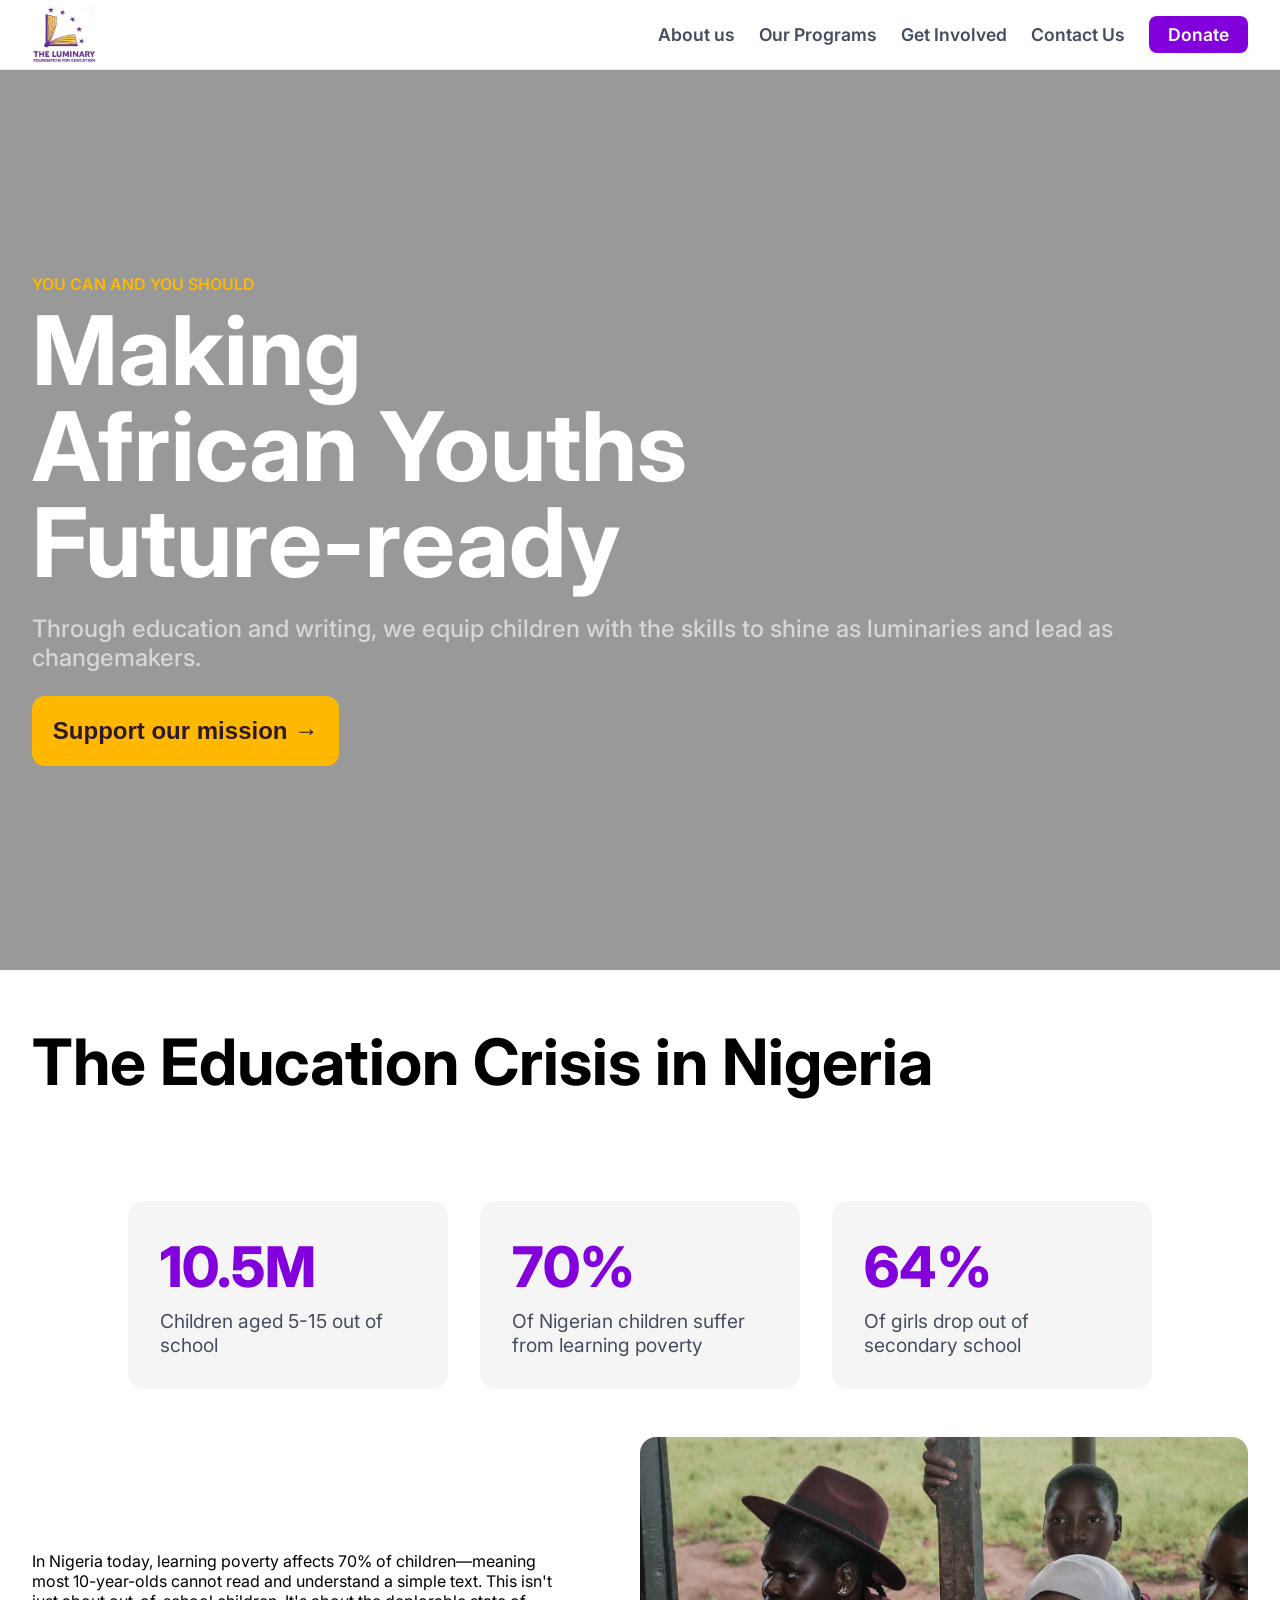
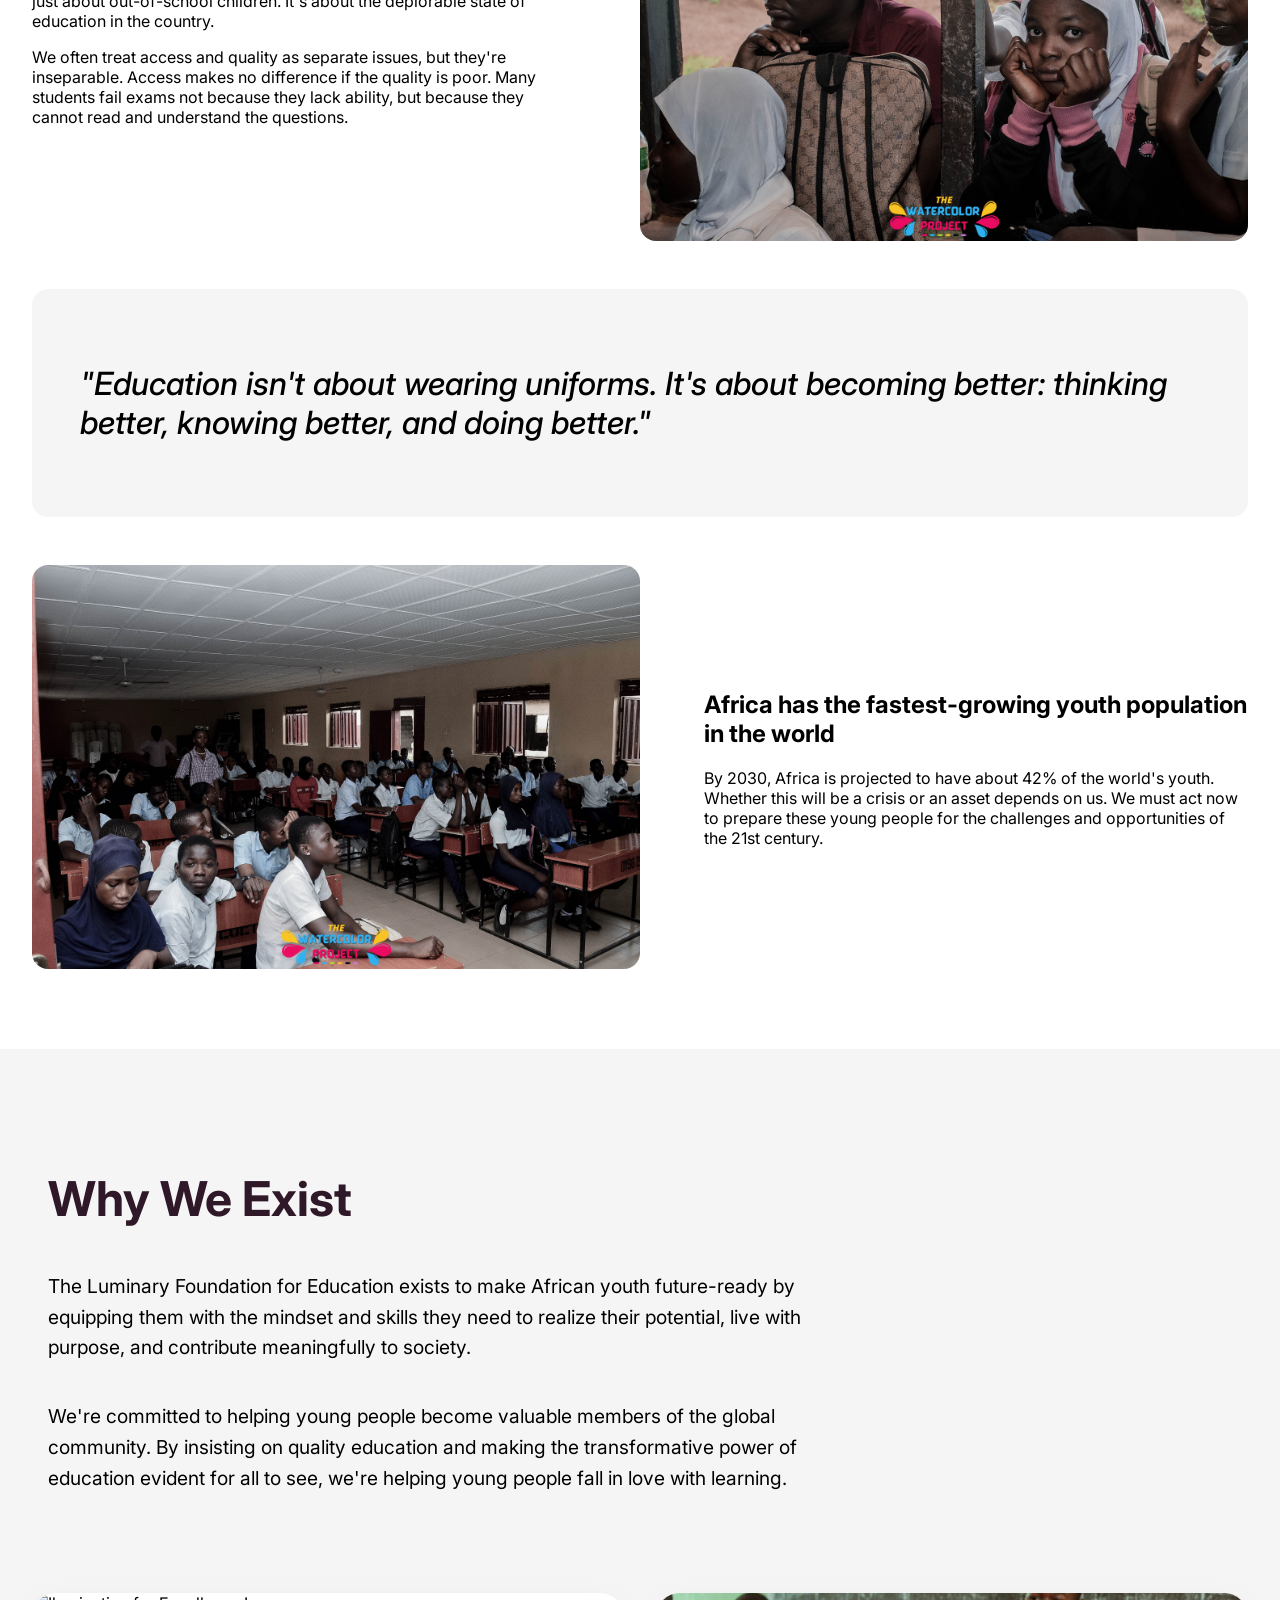
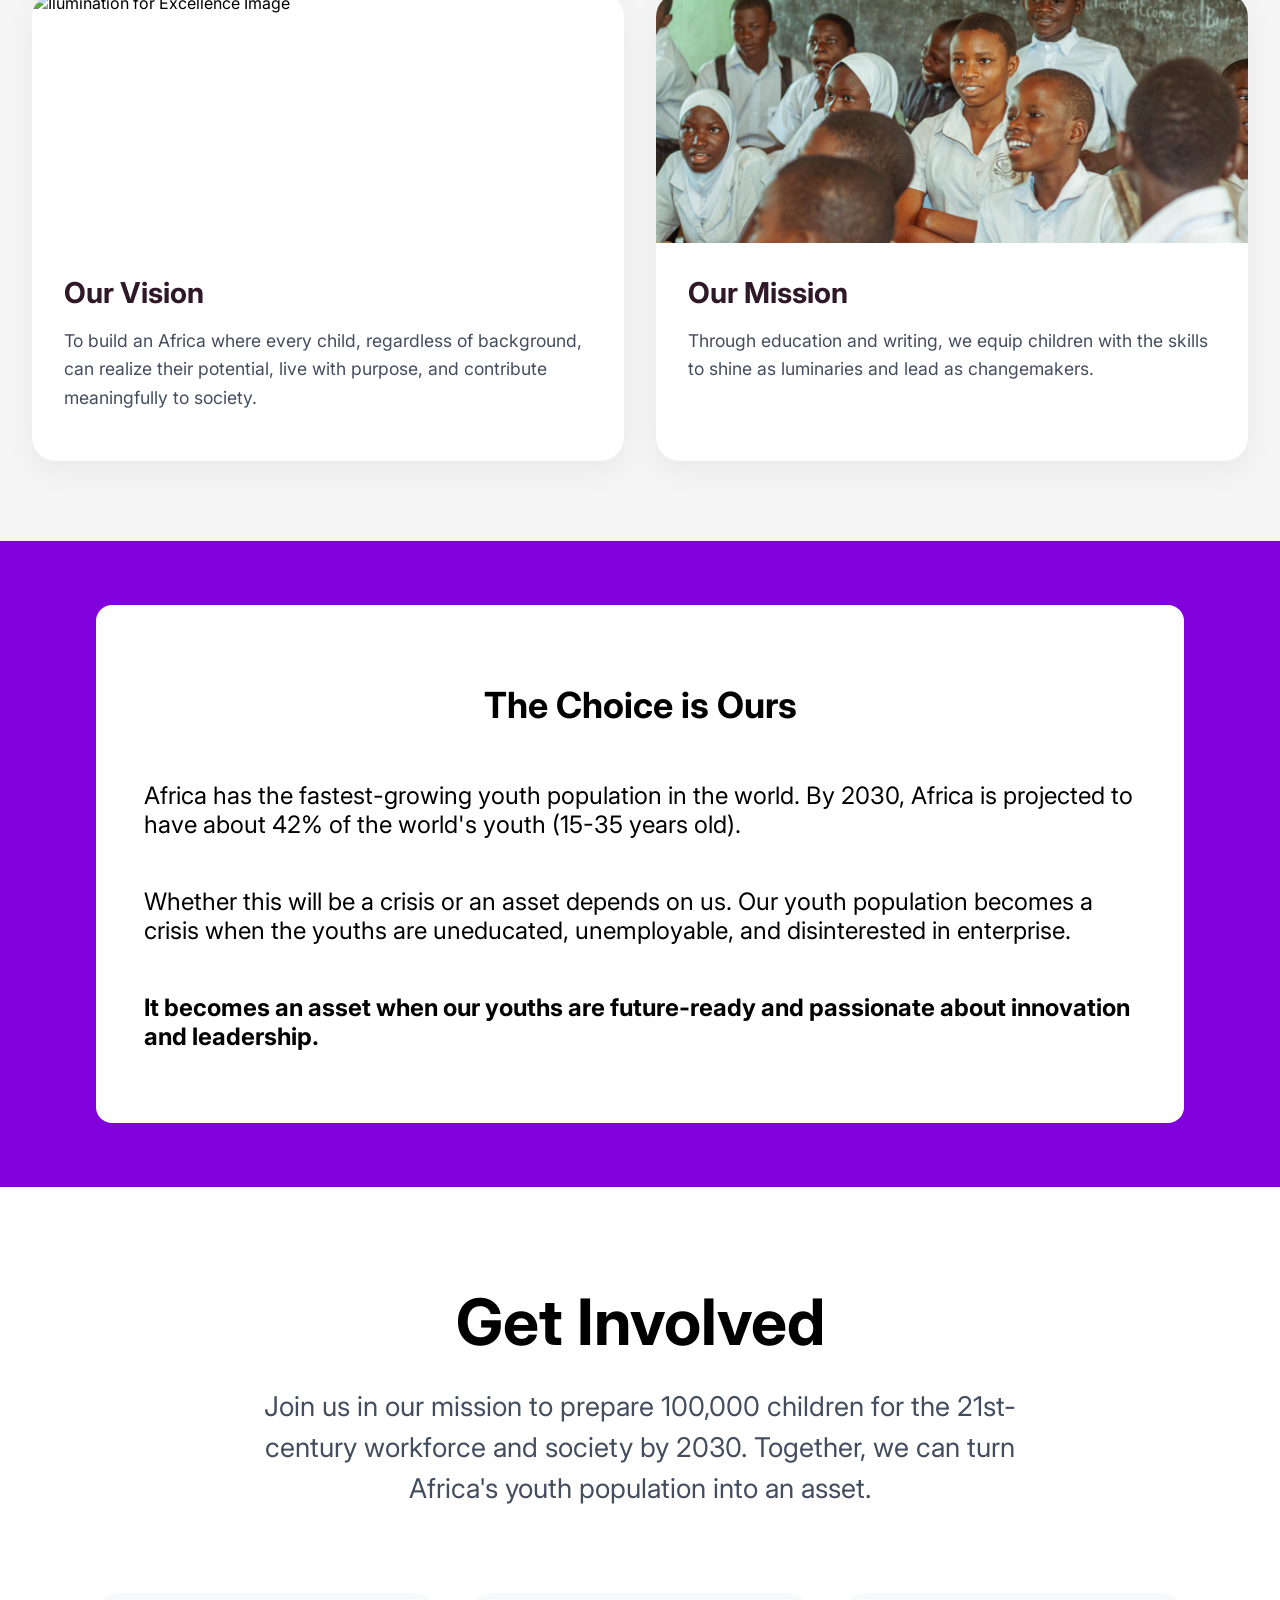
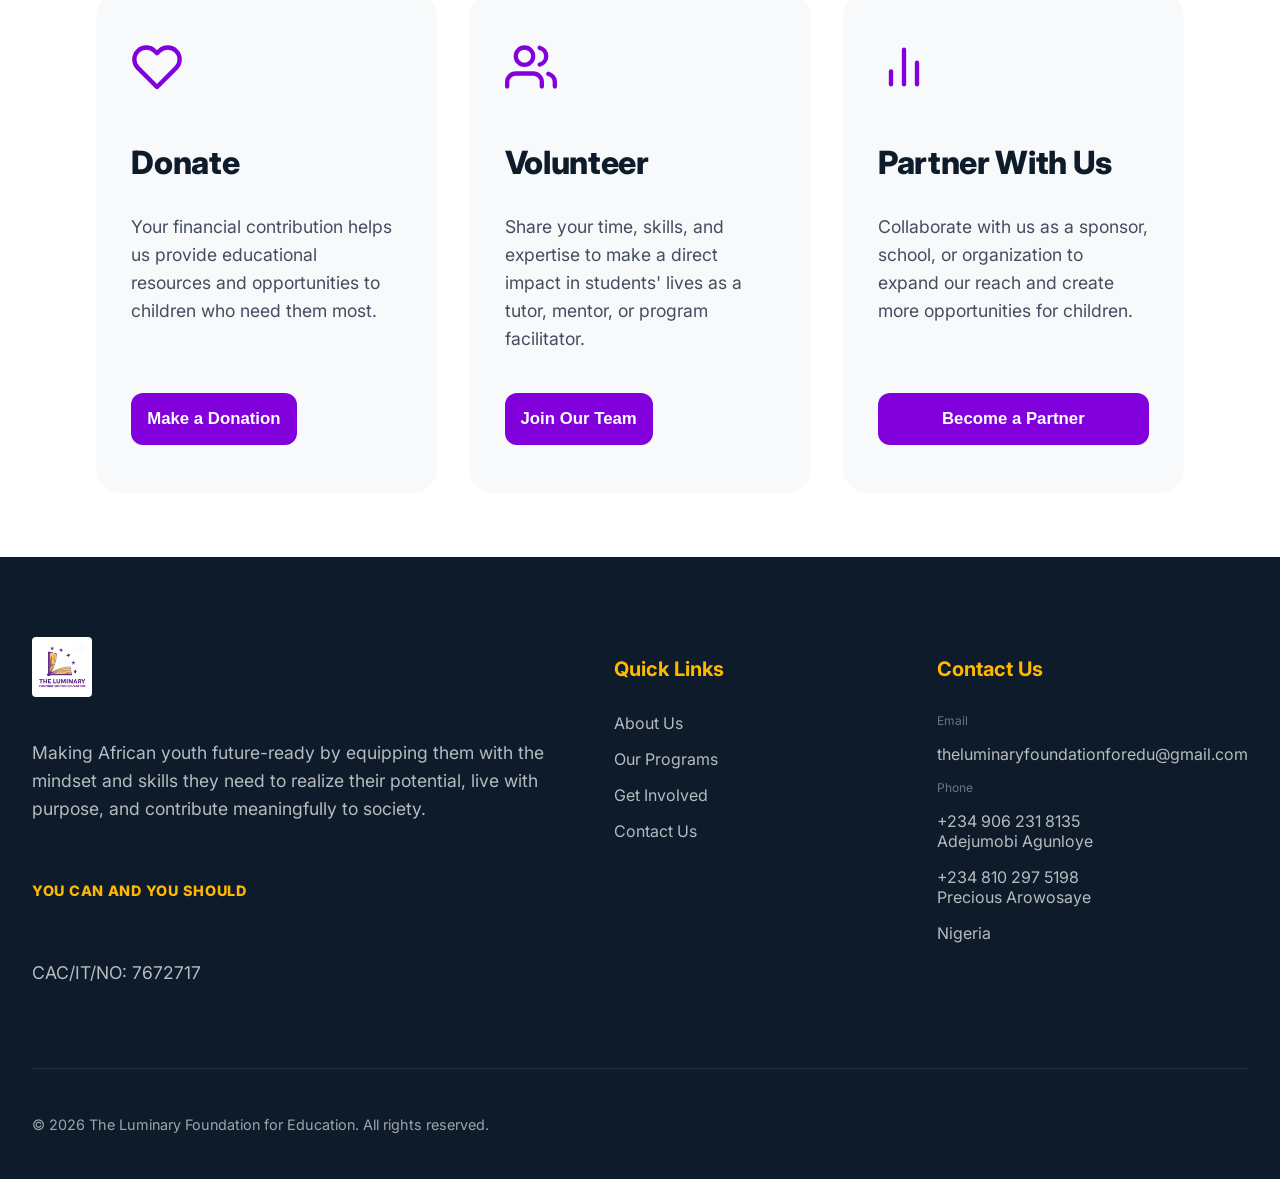
==== index.html @ ea904306 "Working tlfe website 7.8.2026" ====
<!DOCTYPE html>
<html lang="en">
  <head>
    <meta charset="UTF-8" />
    <meta name="viewport" content="width=device-width, initial-scale=1.0" />
    <link rel="stylesheet" href="css/styles.css" />
    <link rel="preload" as="image" href="img/hero-img.jpg">
    <link rel="preconnect" href="https://fonts.googleapis.com" />
    <link rel="preconnect" href="https://fonts.gstatic.com" crossorigin />
    <link href="https://fonts.googleapis.com/css2?family=Inter:wght@400;500;600;700;800&display=swap" rel="stylesheet"/>
    <link rel="icon" type="image/jpeg" href="img/tlfe-logo.jpg">
    <title>theluminaryfoundationforeducation</title>
  </head>
  <body>
    <header class="header__shell">
      <div class="limit">
        <div class="header__layout">
          <a href="index.html"><img src="img/tlfe-logo.jpg" alt="luminary-logo" /></a>
          <button class="nav-toggle" type="button" aria-label="Toggle navigation" aria-expanded="false">
            <span></span>
            <span></span>
            <span></span>
          </button>
          <nav class="site-header__nav">
            <ul>
              <li class="site-header-nav-item">
                <a href="about_us.html" class="site-header-nav-links">About us</a>
              </li>
              <li class="site-header-nav-item">
                <a href="programs.html" class="site-header-nav-links">Our Programs</a>
              </li>
              <li class="site-header-nav-item">
                <a href="index.html#get-involved" class="site-header-nav-links">Get Involved</a>
              </li>
              <li class="site-header-nav-item">
                <a href="index.html#site-footer" class="site-header-nav-links">Contact Us</a>
              </li>
              <li class="site-header-nav-item">
                <a href="donate.html" class="site-header-nav-links donate-link">Donate</a>
              </li>
            </ul>
          </nav>
        </div>
      </div>
    </header>
    <main>
      <section class="hero__shell">
        <div class="limit">
          <div class="hero__layout">
            <p class="hero-tagline">YOU CAN AND YOU SHOULD</p>
            <h1>
              <span>Making</span>
              <span>African Youths</span>
              <span>Future-ready</span>
            </h1>
            <h2>
              Through education and writing, we equip children with the skills
              to shine as luminaries and lead as changemakers.
            </h2>
            <div class="hero-buttons">
              <button class="support">Support our mission &rarr;</button>
              <!-- <button class="learn-more">See who we are</button> -->
            </div>
          </div>
        </div>
      </section>
      <article class="article__shell" id="our-programs">
        <div class="limit">
          <div class="article__layout">
            <h1 class="edu-stats-heading">The Education Crisis in Nigeria</h1>
            <section class="edu-stats">
              <div class="edu-stats-items">
                <p class="edu-stat-number">10.5M</p>
                <p>Children aged 5-15 out of school</p>
              </div>
              <div class="edu-stats-items">
                <p class="edu-stat-number">70%</p>
                <p>Of Nigerian children suffer from learning poverty</p>
              </div>
              <div class="edu-stats-items">
                <p class="edu-stat-number">64%</p>
                <p>Of girls drop out of secondary school</p>
              </div>
            </section>
            <div class="edu-crisis-container">
              <div class="edu-crisis-text">
                <p>
                  In Nigeria today, learning poverty affects 70% of
                  children—meaning most 10-year-olds cannot read and understand
                  a simple text. This isn't just about out-of-school children.
                  It's about the deplorable state of education in the country.
                </p>
                <p>
                  We often treat access and quality as separate issues, but
                  they're inseparable. Access makes no difference if the quality
                  is poor. Many students fail exams not because they lack
                  ability, but because they cannot read and understand the
                  questions.
                </p>
              </div>
              <img
                src="img/edu_crisis_image_1.jpg"
                alt="luminaries beneficiaries"
              />
            </div>
            <div class="edu-quote-container">
              <h2>
                "Education isn't about wearing uniforms. It's about becoming
                better: thinking better, knowing better, and doing better."
              </h2>
            </div>
            <div class="edu-crisis-container">
              <img
                src="img/edu_crisis_image_2.jpg"
                alt="luminaries beneficiaries"
              />
              <div class="edu-crisis-text">
                <h2>
                  Africa has the fastest-growing youth population in the world
                </h2>
                <p>
                  By 2030, Africa is projected to have about 42% of the world's
                  youth. Whether this will be a crisis or an asset depends on
                  us. We must act now to prepare these young people for the
                  challenges and opportunities of the 21st century.
                </p>
              </div>
            </div>
          </div>
        </div>
      </article>
      <section class="why-we-exist__shell">
        <div class="limit">
          <div class="why-we-exist__layout">
            <h1 class="why-we-exist-header">Why We Exist</h1>
            <p class="why-we-exist-p">
              The Luminary Foundation for Education exists to make African youth
              future-ready by equipping them with the mindset and skills they
              need to realize their potential, live with purpose, and contribute
              meaningfully to society.
            </p>
            <p class="why-we-exist-p">
              We're committed to helping young people become valuable members of
              the global community. By insisting on quality education and making
              the transformative power of education evident for all to see,
              we're helping young people fall in love with learning.
            </p>
          </div>
          <section class="mission-and-vision">
            <div class="mission-and-vision-container">
              <img
                src="img/vision.jpg"
                alt="Ilumination for Excellence Image"
              />
              <div class="mav-text">
                <h3>Our Vision</h3>
                <p>
                  To build an Africa where every child, regardless of
                  background, can realize their potential, live with purpose,
                  and contribute meaningfully to society.
                </p>
              </div>
            </div>
            <div class="mission-and-vision-container">
              <img src="img/mission.jpg" alt="TWP image" />
              <div class="mav-text">
                <h3>Our Mission</h3>
                <p>
                  Through education and writing, we equip children with the
                  skills to shine as luminaries and lead as changemakers.
                </p>
              </div>
            </div>
          </section>
        </div>
      </section>
      <section class="commitment_shell">
        <div class="limit">
          <div class="commitment_layout">
            <h1>The Choice is Ours</h1>
            <p>
              Africa has the fastest-growing youth population in the world. By
              2030, Africa is projected to have about 42% of the world's youth
              (15-35 years old).
            </p>
            <p>
              Whether this will be a crisis or an asset depends on us. Our youth
              population becomes a crisis when the youths are uneducated,
              unemployable, and disinterested in enterprise.
            </p>
            <p>
              <b
                >It becomes an asset when our youths are future-ready and
                passionate about innovation and leadership.</b
              >
            </p>
          </div>
        </div>
      </section>
      <section class="get-involved__shell" id="get-involved">
        <div class="limit">
          <div class="get-involved__layout">
            <div class="get-involved-tagline">
              <h1>Get Involved</h1>
              <p>
                Join us in our mission to prepare 100,000 children for the
                21st-century workforce and society by 2030. Together, we can
                turn Africa's youth population into an asset.
              </p>
            </div>
            <div class="get-involved-cards">
              <div class="get-involved-card">
                <div class="gic-icon-box">
                  <svg viewBox="0 0 24 24" fill="none" stroke="#8200db" stroke-width="2" stroke-linecap="round" stroke-linejoin="round" width="52" height="52">
                    <path d="M20.84 4.61a5.5 5.5 0 0 0-7.78 0L12 5.67l-1.06-1.06a5.5 5.5 0 0 0-7.78 7.78l1.06 1.06L12 21.23l7.78-7.78 1.06-1.06a5.5 5.5 0 0 0 0-7.78z"></path>
                  </svg>
                </div>
                <h2>Donate</h2>
                <p>
                  Your financial contribution helps us provide educational
                  resources and opportunities to children who need them most.
                </p>
                <a href="donate.html" style="text-decoration:none;"><button class="gic-btn">Make a Donation</button></a>
              </div>

              <div class="get-involved-card">
                <div class="gic-icon-box">
                  <svg viewBox="0 0 24 24" fill="none" stroke="#8200db" stroke-width="2" stroke-linecap="round" stroke-linejoin="round" width="52" height="52">
                    <path d="M17 21v-2a4 4 0 0 0-4-4H5a4 4 0 0 0-4 4v2"></path>
                    <circle cx="9" cy="7" r="4"></circle>
                    <path d="M23 21v-2a4 4 0 0 0-3-3.87"></path>
                    <path d="M16 3.13a4 4 0 0 1 0 7.75"></path>
                  </svg>
                </div>
                <h2>Volunteer</h2>
                <p>
                  Share your time, skills, and expertise to make a direct impact
                  in students' lives as a tutor, mentor, or program facilitator.
                </p>
                <a href="mailto:info@luminaryfoundation.org?subject=Volunteer Interest" style="text-decoration:none; display:block;">
                  <button class="gic-btn">Join Our Team</button></a>
              </div>

              <div class="get-involved-card">
                <div class="gic-icon-box">
                  <svg viewBox="0 0 24 24" fill="none" stroke="#8200db" stroke-width="2" stroke-linecap="round" stroke-linejoin="round" width="52" height="52">
                    <path d="M18 20V10"></path>
                    <path d="M12 20V4"></path>
                    <path d="M6 20v-6"></path>
                  </svg>
                </div>
                <h2>Partner With Us</h2>
                <p>
                  Collaborate with us as a sponsor, school, or organization to
                  expand our reach and create more opportunities for children.
                </p>
                <button class="gic-btn">Become a Partner</button>
              </div>
            </div>
          </div>
        </div>
      </section>
    </main>
    <footer id="site-footer">
      <div class="footer-container">
        <div class="upper-footer">
          <div class="about-footer">
            <div class="footer-logo">
              <img src="img/tlfe-logo.jpg" alt="TLFE Logo" />
            </div>
            <p>
              Making African youth future-ready by equipping them with the
              mindset and skills they need to realize their potential, live with
              purpose, and contribute meaningfully to society.
            </p>
            <p class="footer-tagline">YOU CAN AND YOU SHOULD</p>
            <p class="cac-reg">CAC/IT/NO: 7672717</p>
          </div>

          <div class="links-footer">
            <h3>Quick Links</h3>
            <nav>
              <a href="about_us.html">About Us</a>
              <a href="index.html#our-programs">Our Programs</a>
              <a href="index.html#get-involved">Get Involved</a>
              <a href="index.html#site-footer">Contact Us</a>
            </nav>
          </div>

          <div class="contact-footer">
            <h3>Contact Us</h3>
            <div class="contact-info">
              <span class="contact-label">Email</span>
              <p>theluminaryfoundationforedu@gmail.com</p>

              <span class="contact-label">Phone</span>
              <p>+234 906 231 8135 <br> Adejumobi Agunloye</p>
              <p> +234 810 297 5198 <br> Precious Arowosaye</p>

              <p>Nigeria</p>
            </div>
          </div>
        </div>

        <hr />

        <div class="lower-footer">
          <p>
            &copy; 2026 The Luminary Foundation for Education. All rights
            reserved.
          </p>
          <!-- <div class="legal-links">
            <a href="privacy-policy.html">Privacy Policy</a>
            <a href="terms.html">Terms of Service</a>
            <a href="transparency.html">Transparency</a>
          </div> -->
        </div>
      </div>
    </footer>
    <script>
      document.querySelectorAll('.nav-toggle').forEach((button) => {
        button.addEventListener('click', () => {
          const layout = button.closest('.header__layout');
          const nav = layout.querySelector('.site-header__nav');
          const isOpen = nav.classList.toggle('is-open');
          button.setAttribute('aria-expanded', String(isOpen));
        });
      });
    </script>
  </body>
</html>
---- css/styles.css ----
*, *::before, *::after {
    box-sizing: border-box;
}

body {
    font-family: 'Inter', sans-serif;
    margin: 0;
    padding: 0;
}

img {
    max-width: 100%;
    height: auto;
    display: block;
}

.header__shell {
    position: sticky;
    z-index: 3;
    top: 0;
    background-color: rgba(255, 255, 255, 0.9);
    backdrop-filter: blur(10px);
    border-bottom: 1px solid rgba(0, 0, 0, 0.1);
}

.header__layout {
    width: 100%;
    display: flex;
    flex-direction: row;
    align-items: center;
    justify-content: space-between;
    gap: 2rem;
    position: relative;
}

.nav-toggle {
    display: none;
    flex-direction: column;
    gap: 0.25rem;
    background: none;
    border: none;
    padding: 0.35rem;
    cursor: pointer;
}

.nav-toggle span {
    display: block;
    width: 1.5rem;
    height: 2px;
    background-color: #2f1828;
    border-radius: 999px;
}

.header__layout .site-header__nav ul {
    display: flex;
    flex-direction: row;
    list-style-type: none;
    gap: 1.5rem;
}

.site-header__nav {
    display: flex;
    align-items: center;
    justify-content: center;
}

.site-header-nav-item {
    display: flex;
    align-items: center;
}

.site-header-nav-links {
    text-decoration: none;
    color: #434d5e;
    font-size: 1.1rem;
    font-weight: 600;
    white-space: nowrap;
}

.site-header-nav-links:hover {
    color: #8200db;
}

.site-header__nav button {
    border: none;
    background-color: #8200db;
    color: white;
    font-size: 1.1rem;
    padding: 0.5rem;
    padding-inline: 1.2rem;
    border-radius: 0.5rem;
}

.site-header__nav button:hover {
    background-color: #8200db;
    filter: brightness(70%);
}

.site-header-nav-links.donate-link {
    display: inline-flex;
    align-items: center;
    justify-content: center;
    border-radius: 0.5rem;
    padding: 0.5rem 1.2rem;
    background-color: #8200db;
    color: white;
}

.site-header-nav-links.donate-link:hover {
    filter: brightness(70%);
    color: white;
}

header img {
    max-height: 4rem;
    width: auto;
}

.limit {
    max-width: 81.25rem;
    margin-inline: auto;
    padding-inline: 2rem;
    width: 100%;
}

.hero__shell {
    background: linear-gradient(rgba(0, 0, 0, 0.4), rgba(0, 0, 0, 0.4)), url('../img/hero-img.jpg') center/cover no-repeat;
    color: white;
    min-height: 100svh;
    display: flex;
    align-items: center;
    width: 100%;
}

.hero__shell .limit {
    padding-block: 5.5rem;
}

.hero__layout {
    display: flex;
    flex-direction: column;
    gap: 0.5rem;
}

.hero-tagline {
    color: #FFB800;
    font-weight: 600;
    margin-inline-start: 0.5rem;
    padding: 0;
    margin: 0;
}

.hero__layout h1 {
    font-size: 6rem;
    display: flex;
    flex-direction: column;
    line-height: 1;
    padding: 0;
    margin: 0;
}

.hero__layout h2 {
    font-weight: 500;
    color: rgba(255, 255, 255, 0.6);
    margin: 0;
    padding-block: 1rem;
}

.hero-buttons {
    display: flex;
    gap: 1rem;
}

.hero__layout button {
    border: none;
    background-color: #FFB800;
    color: #2f1828;
    width: fit-content;
    font-size: 1.5rem;
    font-weight: 600;
    padding: 1.3rem;
    border-radius: 0.8rem;
}

.hero__layout button:hover {
    filter: brightness(80%);
}

.hero__layout .learn-more {
    background-color: #8200db;
    color: white;
}

.article__shell {
    height: fit-content;
    background-color: white;
}

.article__layout {
    display: flex;
    flex-direction: column;
    gap: 3rem;
}

.article__layout h1 {
    font-size: 4rem;
}

.edu-stats-heading {
    color: black;
}

.edu-stats {
    display: flex;
    flex-wrap: wrap;
    gap: 2rem;
    justify-content: center;

}

.edu-stats-items {
    flex: 0 1 20rem;
    min-width: 10rem;
    background-color: whitesmoke;
    padding: 2rem;
    border-radius: 1rem;
    text-align: left;
    display: flex;
    flex-direction: column;
    align-items: flex-start;
}

.edu-stats-items .edu-stat-number {
    color: #8200db;
    font-size: 3.5rem;
    font-weight: 800;
    padding: 0rem;
    margin: 0rem;
    margin-bottom: 0.5rem;
}

.edu-stats-items p {
    color: #434d5e;
    font-size: 1.2rem;
    padding: 0rem;
    margin: 0rem;
    max-width: 20rem;
    overflow-wrap: break-word;
}

.edu-crisis-container {
    display: flex;
    flex-direction: row;
    align-items: center;
    gap: 4rem;
    width: 100%;
}

.edu-crisis-container img {
    flex: 1 1 50%;
    max-width: 50%;
    height: auto;
    border-radius: 1rem;
    object-fit: cover;
}

.edu-crisis-text {
    flex: 1 1 50%;
}

.edu-quote-container {
    background-color: whitesmoke;
    padding: 3rem;
    border-radius: 1rem;
}

.edu-quote-container h2 {
    font-size: 2rem;
    font-style: italic;
    font-weight: 500;
}

.why-we-exist__shell {
    background-color: whitesmoke;
}

.why-we-exist__layout {
    display: flex;
    flex-direction: column;
    align-items: center;
    padding-block: 5rem; 
    max-width: 81.25rem;
    margin-inline: auto;
    margin-top: 5rem;
    padding-inline: 1rem; 
    width: 100%;
    align-items: flex-start;
}

.why-we-exist-header {
    font-size: 3rem;
    margin-bottom: 1.5rem;
    color: #2f1828; 
}

.why-we-exist-p {
    font-size: 1.2rem;
    line-height: 1.6;
    max-width: 50rem;
}

.mission-and-vision {
    display: flex;
    flex-direction: row;
    gap: 2rem;
    padding-bottom: 5rem;
    width: 100%;
}

.mission-and-vision-container {
    flex: 1;
    background-color: #fff;
    border-radius: 1.5rem;
    overflow: hidden;
    box-shadow: 0 10px 30px rgba(0, 0, 0, 0.05);
    display: flex;
    flex-direction: column;
}

.mission-and-vision-container img {
    width: 100%;
    height: 250px;
    object-fit: cover;
    max-width: 100%;
}

.mav-text {
    padding: 2rem;
}

.mav-text h3 {
    font-size: 1.8rem;
    color: #2f1828;
    margin-top: 0;
    margin-bottom: 0.5rem;
}

.mav-text p {
    font-size: 1.1rem;
    line-height: 1.6;
    color: #434d5e;
}

.commitment_shell {
    background-color: #8200db;
    padding: 4rem;
}

.commitment_layout {
    background-color: white;
    display: flex;
    flex-direction: column;
    padding: 3rem;
    border-radius: 1rem;
    font-size: 1.5rem;
    align-items: center;
}

.get-involved__layout {
    display: flex;
    flex-direction: column;
    align-items: center;
    padding: 4rem;
    margin-top: 2rem;
}

.get-involved-tagline {
    display: flex;
    flex-direction: column;
    align-items: center;
    max-width: 800px;
    padding-inline: 1rem;
    text-align: center;
}

.get-involved-tagline h1 {
    font-size: 4rem;
    margin: 0rem;
}
.get-involved-tagline p {
    color: #434d5e;
    line-height: 1.5;
    font-size: 1.7rem;
}

.get-involved-cards {
    display: flex;
    flex-direction: row;
    gap: 2rem;
    align-items: stretch;
    width: 100%;
    margin-top: 3.5rem;
}

.get-involved-card {
    flex: 1;
    background-color: #f8f9fa;
    padding: 3rem 2.2rem;
    border-radius: 1.5rem;
    display: flex;
    flex-direction: column;
    align-items: flex-start;
    text-align: left;
    transition: transform 0.3s cubic-bezier(0.25, 0.46, 0.45, 0.94), box-shadow 0.3s ease;
}

.get-involved-card:hover {
    transform: translateY(-10px);
    box-shadow: 0 15px 35px rgba(0, 0, 0, 0.06);
}

.gic-icon-box {
    margin-bottom: 1.5rem;
    width: 52px; 
    height: 52px;
    display: flex;
    align-items: center;
    justify-content: center;
    transition: transform 0.3s ease;
}

.get-involved-card:hover .gic-icon-box {
    transform: scale(1.1);
}

.get-involved-card h2 {
    font-size: 2rem;
    font-weight: 800;
    margin-bottom: 0.8rem;
    color: #0d1b2a;
    letter-spacing: -0.01em;
}

.get-involved-card p {
    font-size: 1.1rem;
    line-height: 1.6;
    color: #434d5e;
    margin-bottom: 2.5rem;
    flex-grow: 1;
}

.gic-btn {
    width: 100%;
    background-color: #8200db;
    color: white;
    border: none;
    padding: 1rem;
    border-radius: 0.75rem;
    font-weight: 700;
    font-size: 1.05rem;
    cursor: pointer;
    transition: filter 0.2s ease, transform 0.1s ease;
}

.gic-btn:hover {
    filter: brightness(90%);
}

.gic-btn:active {
    transform: scale(0.98);
}

footer {
    background-color: #0d1b2a;
    color: #ffffff;
    padding-block: 5rem 2rem;
    width: 100%;
}

.footer-container {
    max-width: 81.25rem;
    margin-inline: auto;
    padding-inline: 2rem;
}

.upper-footer {
    display: flex;
    justify-content: space-between;
    gap: 4rem;
    margin-bottom: 4rem;
}

.about-footer {
    flex: 2;
    display: flex;
    flex-direction: column;
    gap: 1.5rem;
}

.footer-logo {
    width: 60px;
    height: 60px;
    background-color: #ffffff;
    border-radius: 4px;
    display: flex;
    align-items: center;
    justify-content: center;
    overflow: hidden;
}

.footer-logo img {
    width: 80%;
    height: auto;
}

.about-footer p {
    color: rgba(255, 255, 255, 0.7);
    line-height: 1.6;
    font-size: 1.1rem;
    max-width: 35rem;
}

.about-footer .footer-tagline {
    color: #FFB800;
    font-weight: 800;
    text-transform: uppercase;
    font-size: 0.9rem;
    letter-spacing: 0.05em;
}

.cac-reg {
    color: rgba(255, 255, 255, 0.3);
    font-size: 0.85rem;
}

.links-footer, .contact-footer {
    flex: 1;
}

.upper-footer h3 {
    font-size: 1.25rem;
    font-weight: 700;
    margin-bottom: 2rem;
    color: #FFB800;
}

.upper-footer a, .contact-info p {
    display: block;
    color: rgba(255, 255, 255, 0.7);
    text-decoration: none;
    margin-bottom: 1rem;
    font-size: 1rem;
    transition: color 0.3s ease;
}

.upper-footer a:hover {
    color: #8200db;
}

.contact-label {
    display: block;
    font-size: 0.75rem;
    color: rgba(255, 255, 255, 0.4);
    margin-bottom: 0.25rem;
}

hr {
    border: none;
    border-top: 1px solid rgba(255, 255, 255, 0.1);
    margin-bottom: 2rem;
}

.lower-footer {
    display: flex;
    justify-content: space-between;
    align-items: center;
    font-size: 0.9rem;
    color: rgba(255, 255, 255, 0.6);
}

.legal-links {
    display: flex;
    gap: 2rem;
}

.legal-links a {
    color: rgba(255, 255, 255, 0.6);
    text-decoration: none;
}

.legal-links a:hover {
    color: #ffffff;
}

/* ===========================
   MOBILE & TABLET
=========================== */

@media (max-width: 768px) {

    .limit{
        padding-inline:1rem;
    }

    /* HERO */

    .hero__shell .limit{
        padding-block:3rem;
    }

    .hero__layout h1{
        font-size:clamp(2.5rem,10vw,4rem);
    }

    .hero__layout h2{
        font-size:1.1rem;
    }

    .hero-buttons{
        flex-direction:column;
        width:100%;
    }

    .hero-buttons button{
        width:100%;
        font-size:1rem;
    }

    /* ARTICLE */

    .article__layout h1{
        font-size:clamp(2rem,8vw,3rem);
    }

    .edu-crisis-container{
        flex-direction:column;
        gap:2rem;
    }

    .edu-crisis-container img{
        max-width:100%;
    }

    .edu-quote-container{
        padding:2rem;
    }

    .edu-quote-container h2{
        font-size:1.4rem;
    }

    /* WHY WE EXIST */

    .mission-and-vision{
        flex-direction:column;
    }

    /* CHOICE IS OURS */

    .commitment_shell{
        padding:2rem 1rem;
    }

    .commitment_layout{
        padding:2rem;
        font-size:1rem;
    }

    .commitment_layout h1{
        font-size:clamp(2rem,8vw,3.5rem);
    }

    /* GET INVOLVED */

    .get-involved__layout{
        padding:2rem 1rem;
    }

    .get-involved-tagline{
        padding-inline:0;
    }

    .get-involved-tagline h1{
        font-size:clamp(2rem,8vw,3rem);
    }

    .get-involved-tagline p{
        font-size:1.1rem;
    }

    .get-involved-cards{
        flex-direction:column;
    }

    .get-involved-card{
        width:100%;
    }

    /* FOOTER */

    .upper-footer{
        flex-direction:column;
        gap:2rem;
    }

    .lower-footer{
        flex-direction:column;
        gap:1rem;
        text-align:center;
    }

    .legal-links{
        justify-content:center;
        flex-wrap:wrap;
        gap:1rem;
    }

    /* NAVIGATION */

    .nav-toggle{
        display:flex;
    }

    .site-header__nav{
        display:none;
        position:absolute;
        top:calc(100% + .75rem);
        left:0;
        right:0;
        background:#fff;
        padding:1rem;
        border-radius:.75rem;
        box-shadow:0 10px 30px rgba(0,0,0,.1);
    }

    .site-header__nav.is-open{
        display:flex;
    }

    .header__layout .site-header__nav ul{
        flex-direction:column;
        gap:1rem;
        padding:0;
        margin:0;
    }

    .site-header-nav-item{
        width:100%;
    }

    .site-header-nav-links,
    .site-header-nav-links.donate-link{
        display:block;
        width:100%;
        text-align:center;
    }

}
/* ===========================
   ABOUT US PAGE
=========================== */

.about-hero__shell {
    background-color: whitesmoke;
    padding-block: 3rem 5rem;
}

.about-hero__layout {
    display: flex;
    flex-direction: column;
    align-items: center;
    text-align: center;
    max-width: 45rem;
    margin-inline: auto;
    gap: 0.5rem;
    margin-bottom: 3rem;
}

.about-hero-tagline {
    color: #8200db;
    font-weight: 700;
    letter-spacing: 0.05em;
    margin: 0;
}

.about-hero__layout h1 {
    font-size: 3.5rem;
    margin: 0;
    color: #0d1b2a;
    line-height: 1.1;
}

.about-hero-sub {
    font-size: 1.2rem;
    color: #434d5e;
    line-height: 1.6;
    margin: 0;
    margin-top: 0.5rem;
}

.about-hero-img {
    width: 100%;
    max-height: 28rem;
    object-fit: cover;
    border-radius: 1.5rem;
}

.our-story__shell {
    background-color: white;
    padding-block: 5rem;
}

.our-story-heading {
    font-size: 3rem;
    margin-top: 0;
    color: #0d1b2a;
}

.our-story__shell .edu-crisis-text p {
    color: #434d5e;
    font-size: 1.1rem;
    line-height: 1.65;
}

.our-values__shell {
    background-color: whitesmoke;
    padding-block: 5rem;
}

.our-values__layout {
    display: flex;
    flex-direction: column;
    align-items: center;
    text-align: center;
}

.our-values-heading {
    font-size: 3rem;
    margin: 0;
    color: #0d1b2a;
}

.our-values-sub {
    color: #434d5e;
    font-size: 1.2rem;
    margin-top: 0.75rem;
    margin-bottom: 3rem;
}

.our-values-cards {
    display: flex;
    flex-direction: row;
    gap: 1.5rem;
    width: 100%;
}

.value-card {
    flex: 1;
    background-color: #fff;
    padding: 2.5rem 1.8rem;
    border-radius: 1.5rem;
    box-shadow: 0 10px 30px rgba(0, 0, 0, 0.05);
    display: flex;
    flex-direction: column;
    align-items: flex-start;
    text-align: left;
    transition: transform 0.3s cubic-bezier(0.25, 0.46, 0.45, 0.94);
}

.value-card:hover {
    transform: translateY(-8px);
}

.value-card h3 {
    font-size: 1.4rem;
    color: #0d1b2a;
    margin-bottom: 0.5rem;
}

.value-card p {
    color: #434d5e;
    font-size: 1rem;
    line-height: 1.55;
    margin: 0;
}

.our-team__shell {
    background-color: white;
    padding-block: 5rem;
}

.our-team__layout {
    display: flex;
    flex-direction: column;
    align-items: center;
    text-align: center;
}

.our-team-heading {
    font-size: 3rem;
    margin: 0;
    color: #0d1b2a;
}

.our-team-sub {
    color: #434d5e;
    font-size: 1.2rem;
    margin-top: 0.75rem;
    margin-bottom: 3rem;
}

.our-team-cards {
    display: flex;
    flex-direction: row;
    flex-wrap: wrap;
    gap: 1.5rem;
    width: 100%;
    justify-content: center;
}

.team-card {
    flex: 0 1 12.5rem;
    text-align: left;
}

.team-card img {
    width: 100%;
    aspect-ratio: 1 / 1;
    object-fit: cover;
    border-radius: 1rem;
    margin-bottom: 1rem;
}

.team-card h3 {
    font-size: 1.2rem;
    color: #0d1b2a;
    margin: 0;
}

.team-role {
    color: #8200db;
    font-weight: 600;
    font-size: 0.95rem;
    margin: 0.2rem 0 0.6rem;
}

/* ===========================
   ABOUT US - MOBILE & TABLET
=========================== */

@media (max-width: 768px) {

    .about-hero__layout h1 {
        font-size: clamp(2.2rem, 9vw, 3rem);
    }

    .about-hero-sub {
        font-size: 1.05rem;
    }

    .about-hero-img {
        max-height: 16rem;
    }

    .our-story__shell {
        padding-block: 3rem;
    }

    .our-story-heading {
        font-size: clamp(2rem, 8vw, 2.75rem);
    }

    .our-values__shell,
    .our-team__shell {
        padding-block: 3rem;
    }

    .our-values-heading,
    .our-team-heading {
        font-size: clamp(2rem, 8vw, 2.75rem);
    }

    .our-values-cards {
        flex-direction: column;
    }

    .team-card {
        flex: 1 1 100%;
        max-width: 20rem;
    }
}

/* ===========================
   OUR PROGRAMS PAGE
=========================== */

.programs-hero__shell {
    background: linear-gradient(rgba(13, 27, 42, 0.15), rgba(13, 27, 42, 0.75)), url('../img/programs-hero.jpeg') center/cover no-repeat;
    min-height: 26rem;
    display: flex;
    align-items: flex-end;
    padding-block: 0 3rem;
}

.programs-hero__layout {
    display: flex;
    flex-direction: column;
    align-items: flex-start;
    text-align: left;
    max-width: 42rem;
    gap: 0.5rem;
}

.programs-hero-tagline {
    color: #FFB800;
    font-weight: 700;
    letter-spacing: 0.05em;
    margin: 0;
}

.programs-hero__layout h1 {
    font-size: 3rem;
    margin: 0;
    color: #ffffff;
    line-height: 1.15;
}

.programs-hero-sub {
    font-size: 1.15rem;
    color: rgba(255, 255, 255, 0.85);
    line-height: 1.6;
    margin: 0;
    margin-top: 0.5rem;
}

.programs-grid__shell {
    background-color: white;
    padding-block: 4rem 5rem;
}

.programs-grid {
    --programs-columns: 3;
    display: grid;
    grid-template-columns: repeat(var(--programs-columns), minmax(0, 1fr));
    gap: 2.5rem;
}

/* Page dim overlay: darkens the rest of the page while a program card is active */
.page-dim-overlay {
    position: fixed;
    inset: 0;
    background-color: rgba(13, 27, 42, 0.6);
    opacity: 0;
    pointer-events: none;
    transition: opacity 0.3s ease;
    z-index: 4;
}

body.is-dimmed .page-dim-overlay {
    opacity: 1;
    pointer-events: auto;
}

.program-card {
    position: relative;
    z-index: 1;
    overflow: hidden;
    box-shadow: 0 10px 30px rgba(0, 0, 0, 0.05);
}

.program-card.is-active {
    z-index: 5;
}

.program-image-wrap {
    position: relative;
    width: 100%;
    aspect-ratio: 5 / 4;
    overflow: hidden;
}

.program-image-wrap img {
    width: 100%;
    height: 100%;
    object-fit: cover;
    display: block;
}

.program-stat {
    position: absolute;
    left: 1.1rem;
    bottom: 1.1rem;
    z-index: 2;
}

.program-stat-number {
    margin: 0;
    color: #FFB800;
    font-size: 2.2rem;
    font-weight: 800;
    line-height: 1.1;
}

.program-stat-label {
    margin: 0;
    color: #FFB800;
    font-weight: 600;
    font-size: 0.95rem;
}

.programs-year-group {
    margin-bottom: 4rem;
}

.programs-year-group:last-child {
    margin-bottom: 0;
}

.programs-year-heading {
    font-size: 2rem;
    font-weight: 800;
    color: #0d1b2a;
    margin: 0 0 1.5rem;
    padding-bottom: 0.75rem;
    border-bottom: 3px solid #8200db;
}

.program-overlay {
    position: absolute;
    inset: 0;
    z-index: 3;
    background-color: rgba(13, 27, 42, 0.78);
    display: flex;
    flex-direction: column;
    justify-content: flex-end;
    align-items: flex-start;
    text-align: left;
    padding: 1.1rem;
    gap: 0.6rem;
    opacity: 0;
    transform: translateY(12px);
    transition: opacity 0.35s ease, transform 0.35s ease;
}

.program-card.is-active .program-overlay {
    opacity: 1;
    transform: translateY(0);
}

.program-overlay-text {
    color: white;
    font-size: 0.95rem;
    line-height: 1.5;
    margin: 0;
}


/* ===========================
   OUR PROGRAMS - MOBILE & TABLET
=========================== */

@media (max-width: 768px) {

    .programs-hero__shell {
        min-height: 20rem;
        padding-block: 0 2rem;
        background-attachment: scroll;
    }

    .programs-hero__layout h1 {
        font-size: clamp(2rem, 8vw, 2.6rem);
    }

    .programs-hero-sub {
        font-size: 1rem;
        line-height: 1.55;
    }

    .programs-grid__shell {
        padding-block: 2.5rem 3rem;
    }

    .programs-grid {
        --programs-columns: 1;
        gap: 1.25rem;
    }

    .program-stat-number {
        font-size: 1.8rem;
    }

    .program-stat-label {
        font-size: 0.85rem;
    }

    .programs-year-group {
        margin-bottom: 2.5rem;
    }

    .programs-year-heading {
        font-size: 1.5rem;
        margin-bottom: 1rem;
    }

}
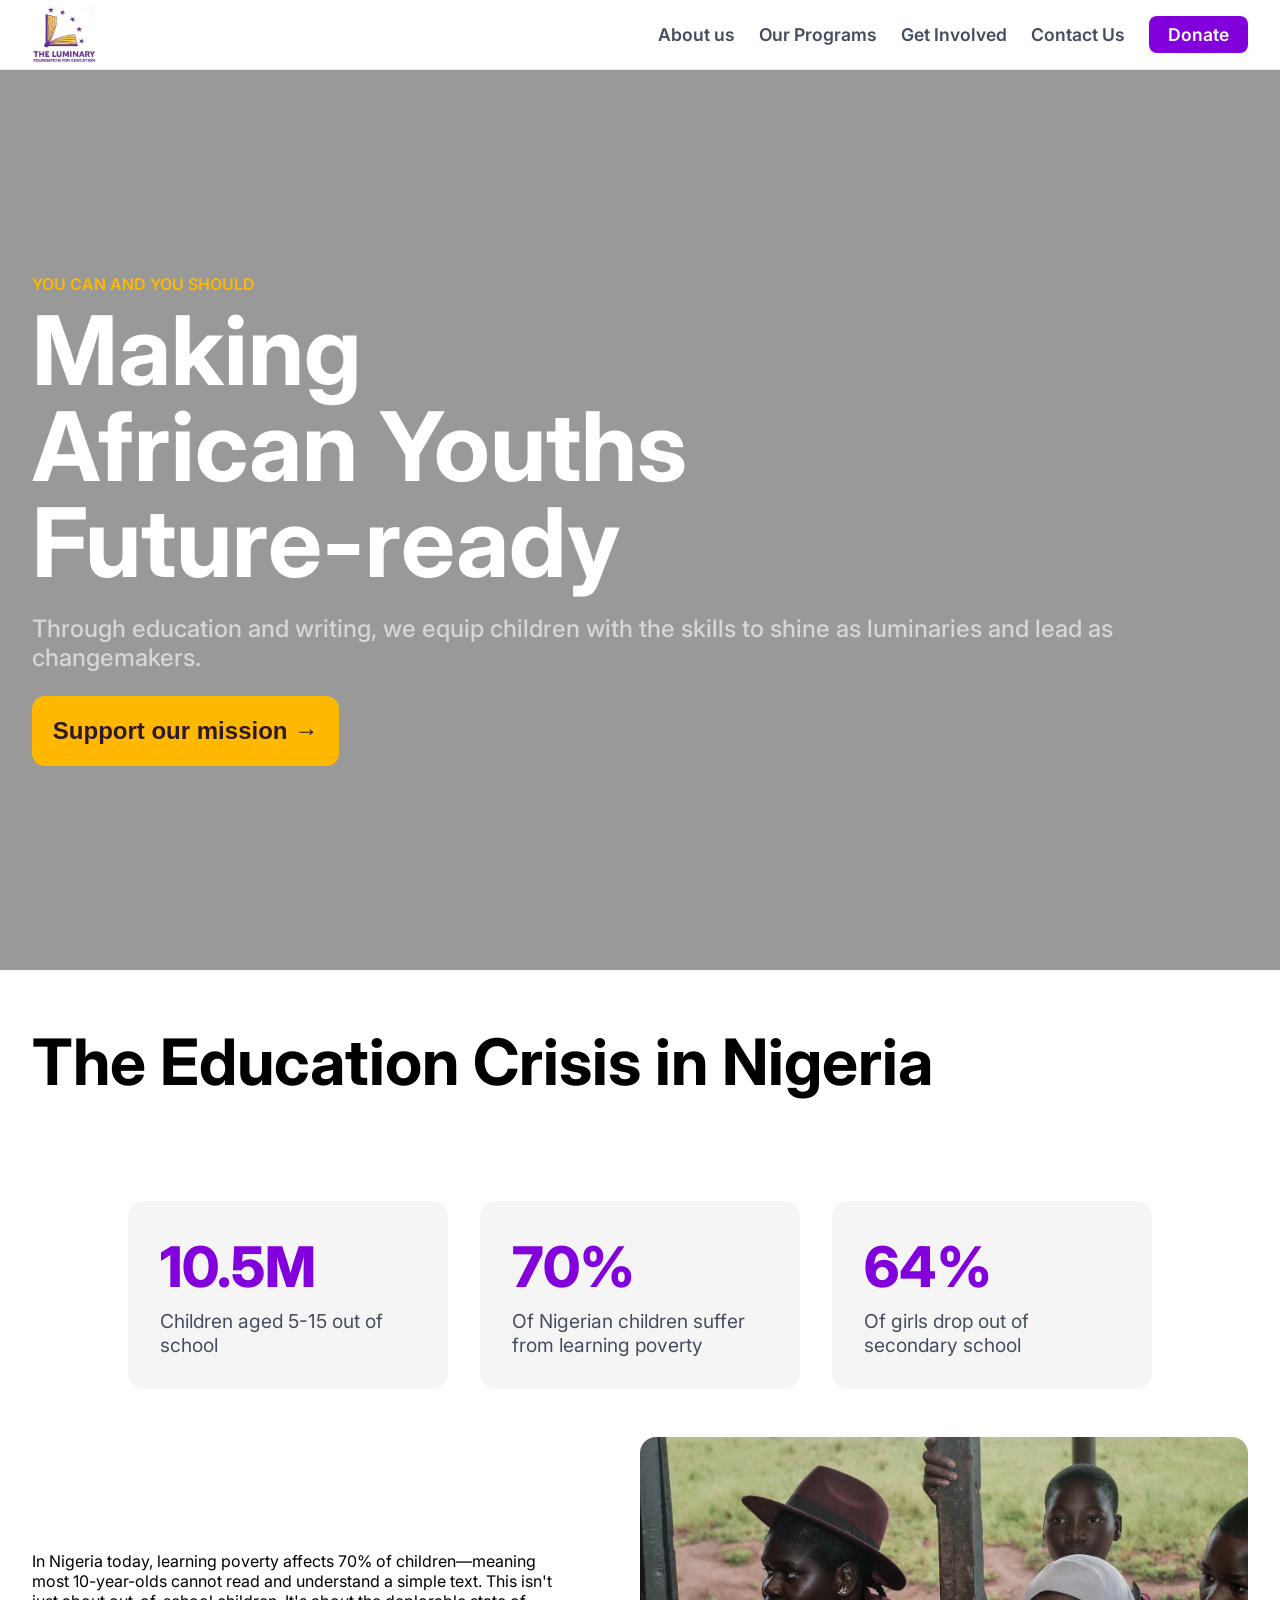
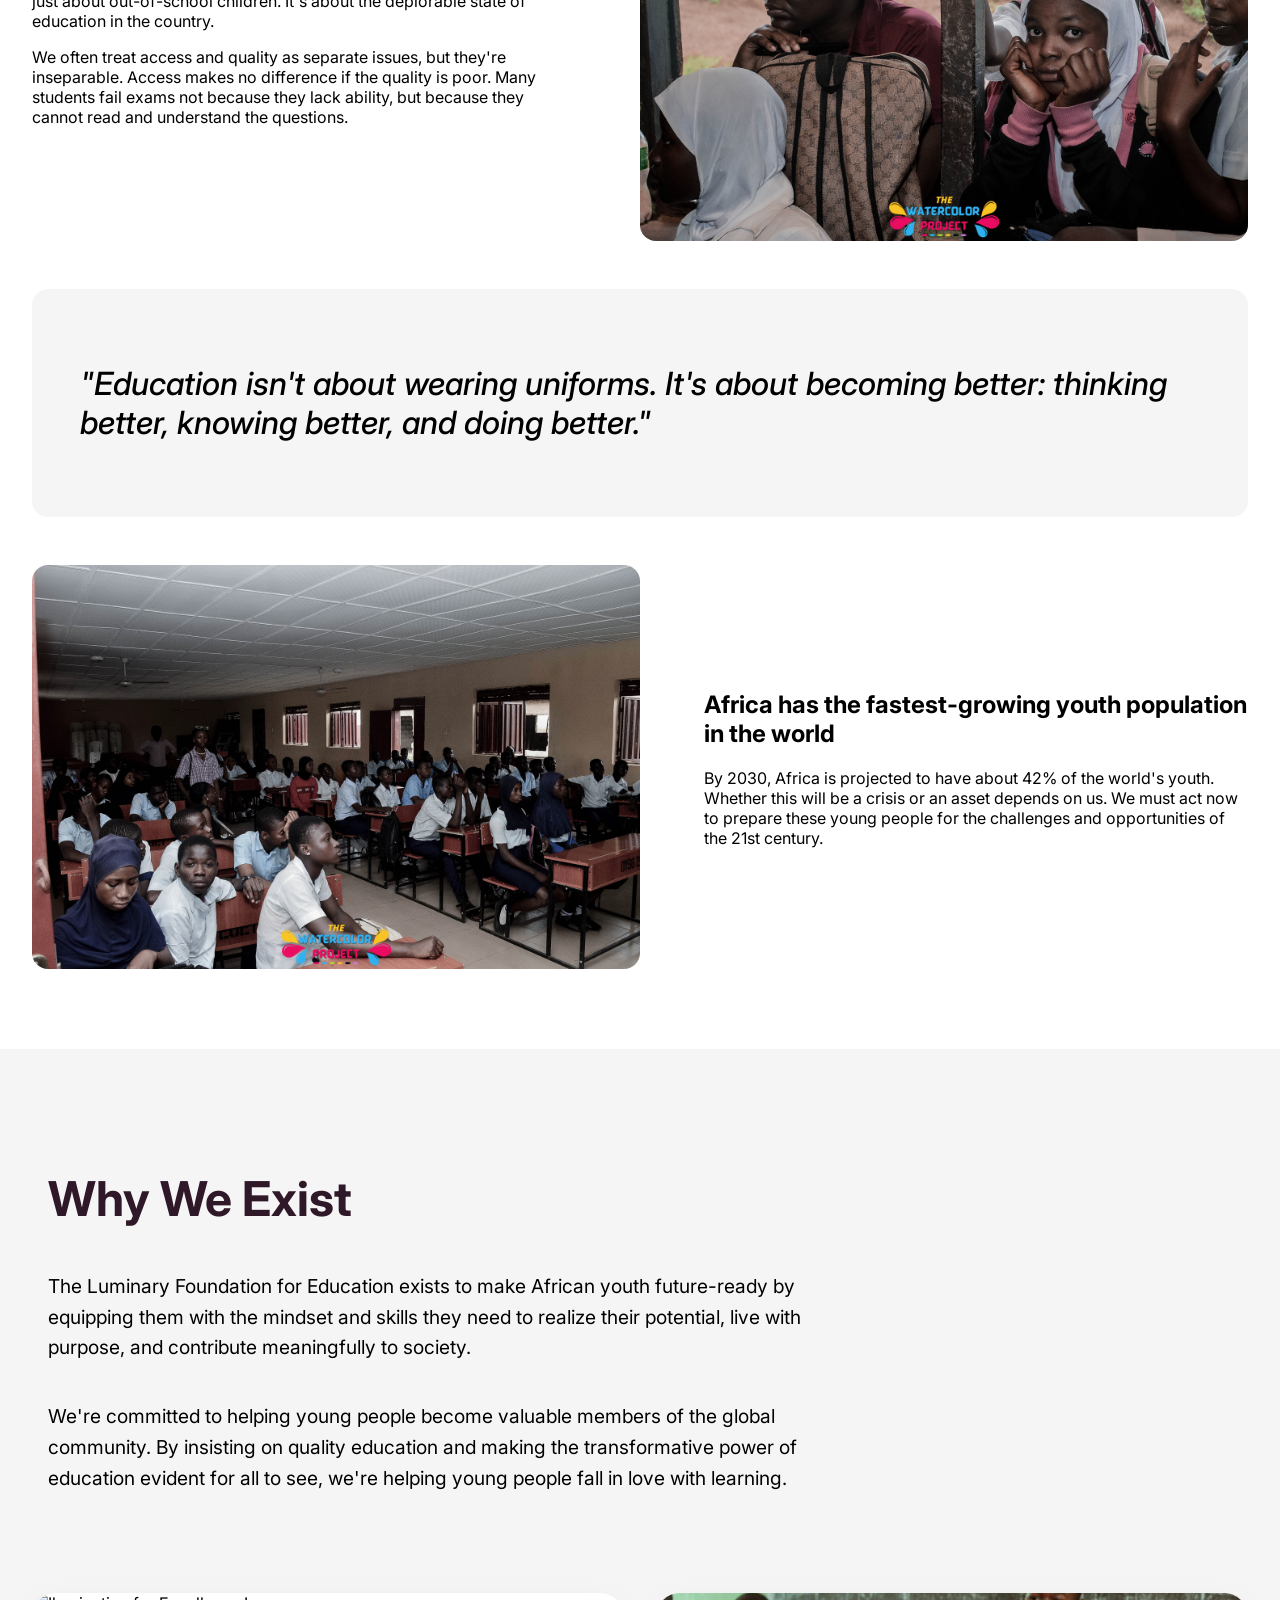
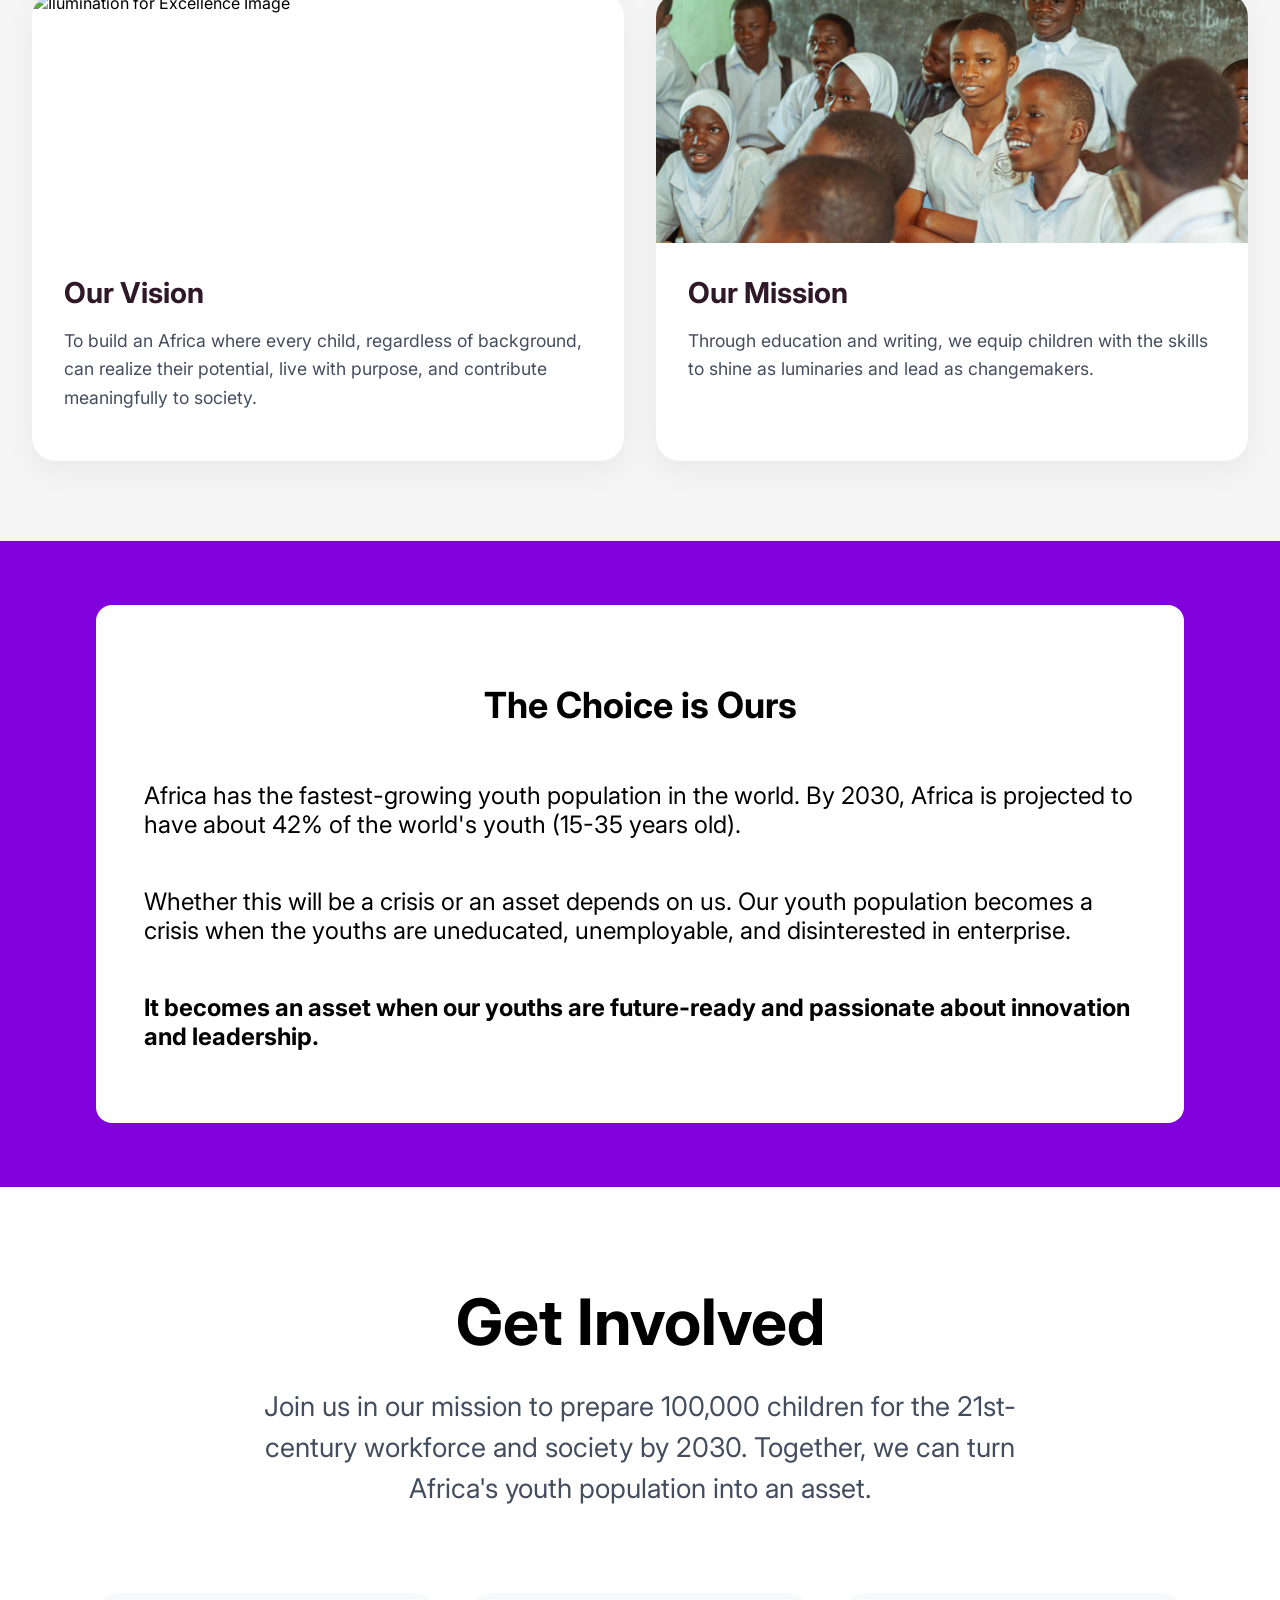
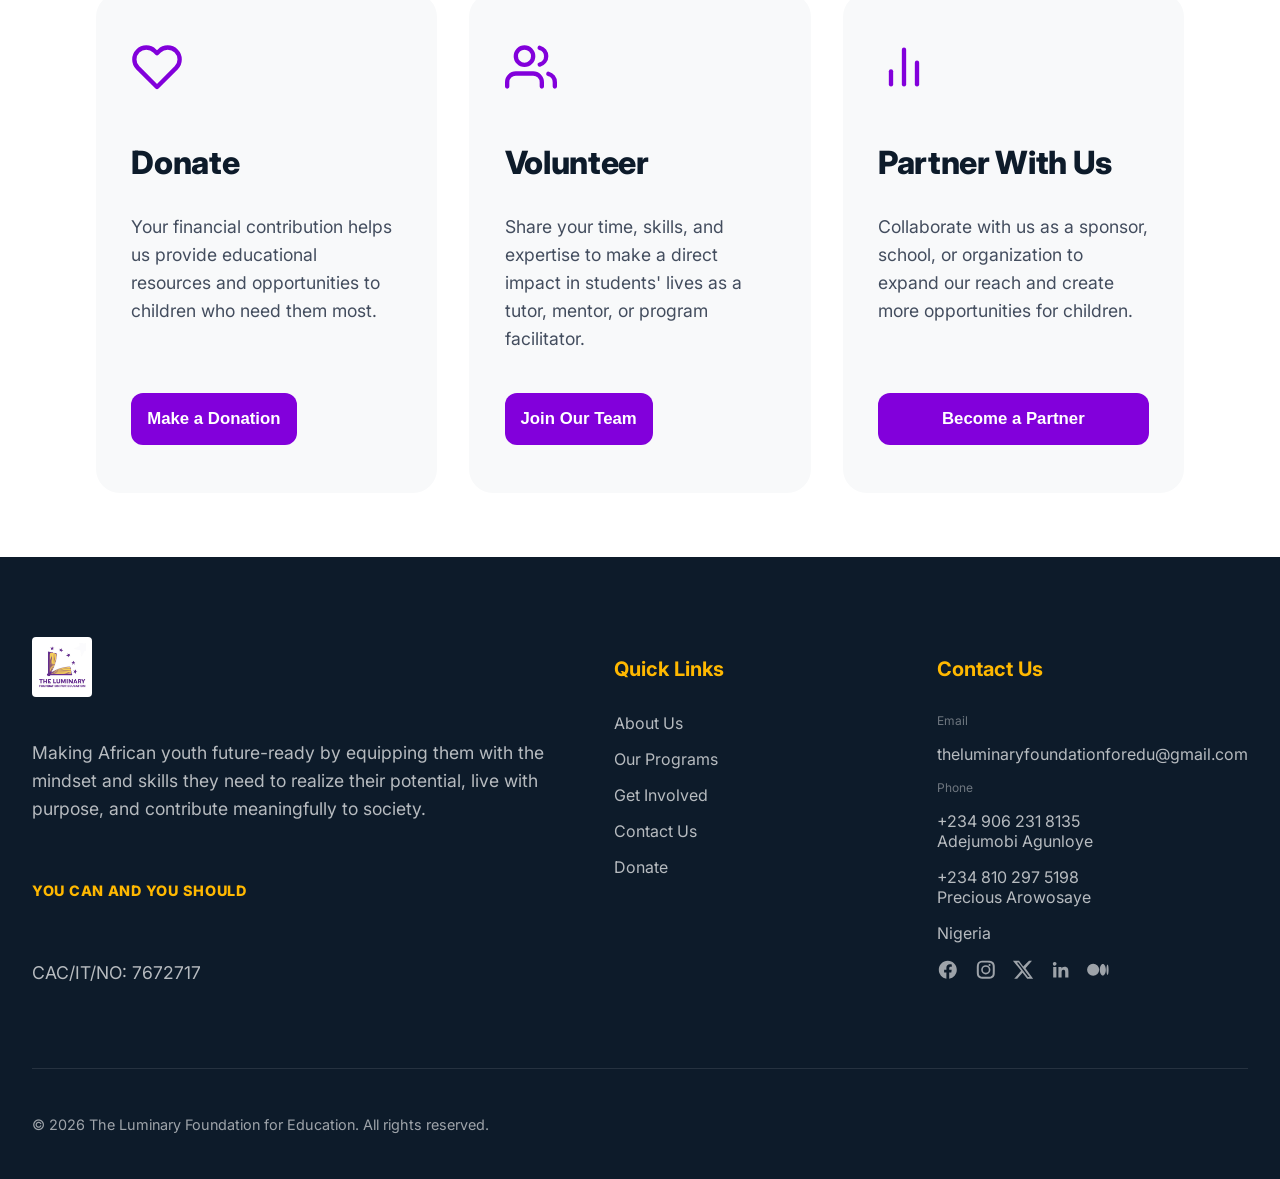
==== commit f49bc17c: "added social media handles and fixed quick links" ====
--- a/index.html
+++ b/index.html
@@ -58,7 +58,9 @@
               to shine as luminaries and lead as changemakers.
             </h2>
             <div class="hero-buttons">
-              <button class="support">Support our mission &rarr;</button>
+              <a href="donate.html">
+                <button class="support">Support our mission &rarr;</button>
+              </a>
               <!-- <button class="learn-more">See who we are</button> -->
             </div>
           </div>
@@ -281,9 +283,10 @@
             <h3>Quick Links</h3>
             <nav>
               <a href="about_us.html">About Us</a>
-              <a href="index.html#our-programs">Our Programs</a>
+              <a href="programs.html">Our Programs</a>
               <a href="index.html#get-involved">Get Involved</a>
               <a href="index.html#site-footer">Contact Us</a>
+              <a href="donate.html">Donate</a>
             </nav>
           </div>
 
@@ -298,6 +301,24 @@
               <p> +234 810 297 5198 <br> Precious Arowosaye</p>
 
               <p>Nigeria</p>
+
+              <div class="footer-socials">
+                <a href="https://web.facebook.com/profile.php?id=61572305584378" target="_blank" rel="noopener" aria-label="Facebook">
+                  <svg viewBox="0 0 24 24" fill="currentColor"><path d="M22 12.06C22 6.5 17.52 2 12 2S2 6.5 2 12.06c0 5 3.66 9.15 8.44 9.94v-7.03H7.9v-2.91h2.54V9.85c0-2.5 1.49-3.89 3.77-3.89 1.09 0 2.24.2 2.24.2v2.46h-1.26c-1.24 0-1.63.77-1.63 1.56v1.88h2.78l-.44 2.91h-2.34V22c4.78-.79 8.44-4.94 8.44-9.94Z"/></svg>
+                </a>
+                <a href="https://www.instagram.com/theluminaryfoundationforedu/" target="_blank" rel="noopener" aria-label="Instagram">
+                  <svg viewBox="0 0 24 24" fill="currentColor"><path d="M12 2c2.72 0 3.06.01 4.12.06 1.06.05 1.79.22 2.43.47.66.26 1.22.6 1.77 1.15.55.55.9 1.11 1.15 1.77.25.64.42 1.37.47 2.43.05 1.06.06 1.4.06 4.12s-.01 3.06-.06 4.12c-.05 1.06-.22 1.79-.47 2.43-.26.66-.6 1.22-1.15 1.77-.55.55-1.11.9-1.77 1.15-.64.25-1.37.42-2.43.47-1.06.05-1.4.06-4.12.06s-3.06-.01-4.12-.06c-1.06-.05-1.79-.22-2.43-.47-.66-.26-1.22-.6-1.77-1.15-.55-.55-.9-1.11-1.15-1.77-.25-.64-.42-1.37-.47-2.43C2.01 15.06 2 14.72 2 12s.01-3.06.06-4.12c.05-1.06.22-1.79.47-2.43.26-.66.6-1.22 1.15-1.77.55-.55 1.11-.9 1.77-1.15.64-.25 1.37-.42 2.43-.47C8.94 2.01 9.28 2 12 2Zm0 1.8c-2.67 0-2.99.01-4.04.06-.87.04-1.34.18-1.66.3-.42.16-.72.36-1.03.67-.31.31-.51.61-.67 1.03-.12.32-.26.79-.3 1.66C4.25 9.01 4.24 9.33 4.24 12s.01 2.99.06 4.04c.04.87.18 1.34.3 1.66.16.42.36.72.67 1.03.31.31.61.51 1.03.67.32.12.79.26 1.66.3 1.05.05 1.37.06 4.04.06s2.99-.01 4.04-.06c.87-.04 1.34-.18 1.66-.3.42-.16.72-.36 1.03-.67.31-.31.51-.61.67-1.03.12-.32.26-.79.3-1.66.05-1.05.06-1.37.06-4.04s-.01-2.99-.06-4.04c-.04-.87-.18-1.34-.3-1.66a2.77 2.77 0 0 0-.67-1.03 2.77 2.77 0 0 0-1.03-.67c-.32-.12-.79-.26-1.66-.3C14.99 3.81 14.67 3.8 12 3.8Zm0 3.06a5.14 5.14 0 1 1 0 10.28 5.14 5.14 0 0 1 0-10.28Zm0 1.8a3.34 3.34 0 1 0 0 6.68 3.34 3.34 0 0 0 0-6.68Zm5.34-1.99a1.2 1.2 0 1 1-2.4 0 1.2 1.2 0 0 1 2.4 0Z"/></svg>
+                </a>
+                <a href="https://x.com/tlfeglobal" target="_blank" rel="noopener" aria-label="X (Twitter)">
+                  <svg viewBox="0 0 24 24" fill="currentColor"><path d="M18.9 2h3.3l-7.2 8.24L23.5 22h-6.62l-5.18-6.78L5.75 22H2.44l7.7-8.82L1 2h6.79l4.68 6.2Zm-1.16 18h1.83L7.35 3.9H5.38Z"/></svg>
+                </a>
+                <a href="https://www.linkedin.com/company/the-luminary-foundation-for-education" target="_blank" rel="noopener" aria-label="LinkedIn">
+                  <svg viewBox="0 0 24 24" fill="currentColor"><path d="M20.45 20.45h-3.56v-5.57c0-1.33-.02-3.03-1.85-3.03-1.85 0-2.14 1.45-2.14 2.94v5.66H9.34V9h3.42v1.56h.05c.48-.9 1.64-1.85 3.38-1.85 3.6 0 4.27 2.37 4.27 5.46v6.28ZM5.34 7.43a2.07 2.07 0 1 1 0-4.13 2.07 2.07 0 0 1 0 4.13ZM7.12 20.45H3.56V9h3.56v11.45Z"/></svg>
+                </a>
+                <a href="https://theluminaryfoundationforedu.medium.com/" target="_blank" rel="noopener" aria-label="Medium">
+                  <svg viewBox="0 0 24 24" fill="currentColor"><path d="M13.54 12a6.72 6.72 0 0 1-6.72 6.72A6.72 6.72 0 0 1 .1 12a6.72 6.72 0 0 1 6.72-6.72A6.72 6.72 0 0 1 13.54 12Zm7.42 0c0 3.54-1.5 6.42-3.36 6.42-1.85 0-3.36-2.88-3.36-6.42s1.5-6.42 3.36-6.42c1.85 0 3.36 2.87 3.36 6.42Zm3.04 0c0 3.17-.53 5.75-1.18 5.75-.65 0-1.18-2.57-1.18-5.75s.53-5.75 1.18-5.75c.65 0 1.18 2.57 1.18 5.75Z"/></svg>
+                </a>
+              </div>
             </div>
           </div>
         </div>
--- a/css/styles.css
+++ b/css/styles.css
@@ -511,6 +511,29 @@
 .footer-logo img {
     width: 80%;
     height: auto;
+}
+
+.footer-socials {
+    display: flex;
+    gap: 1rem;
+    margin-top: 1rem;
+}
+
+.footer-socials a {
+    display: inline-flex;
+    color: inherit; /* matches whatever text color the footer is using */
+    opacity: 0.85;
+    transition: opacity 0.2s ease, transform 0.2s ease;
+}
+
+.footer-socials a:hover {
+    opacity: 1;
+    transform: translateY(-2px);
+}
+
+.footer-socials svg {
+    width: 1.35rem;
+    height: 1.35rem;
 }
 
 .about-footer p {
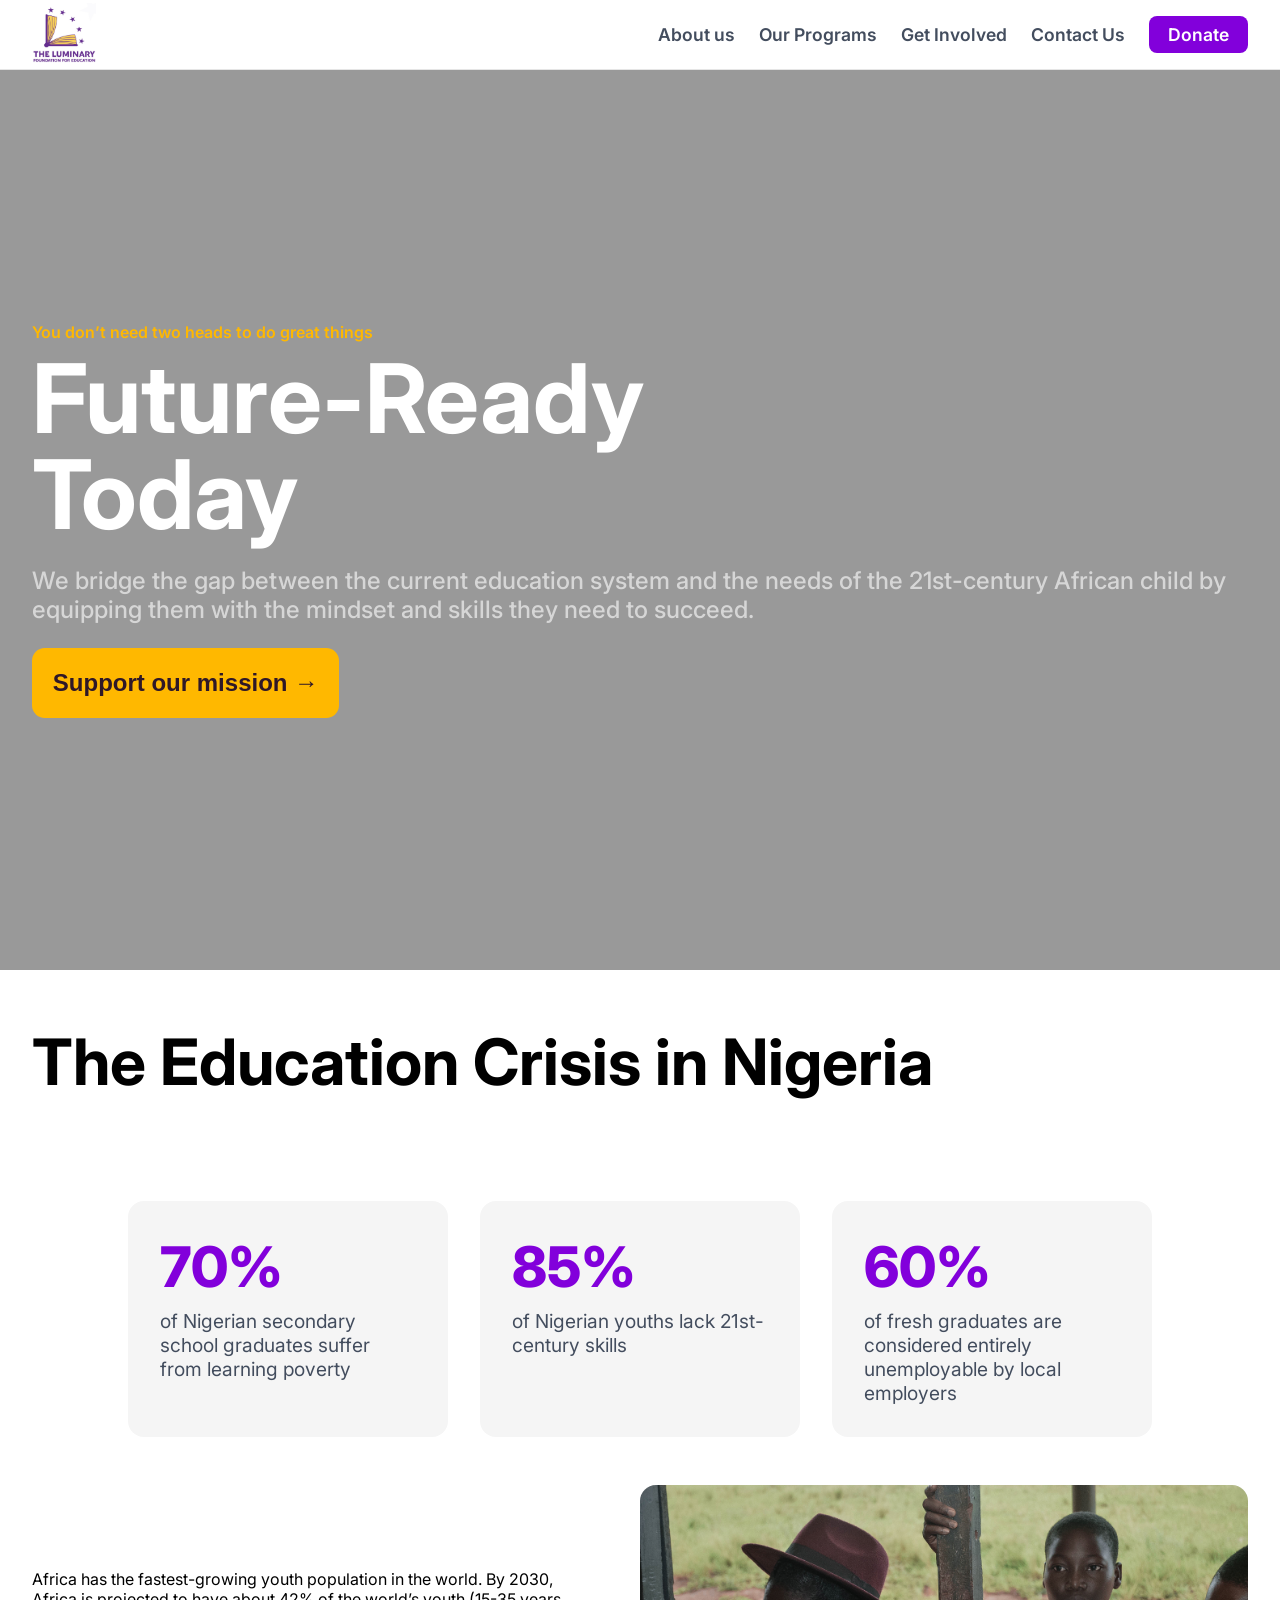
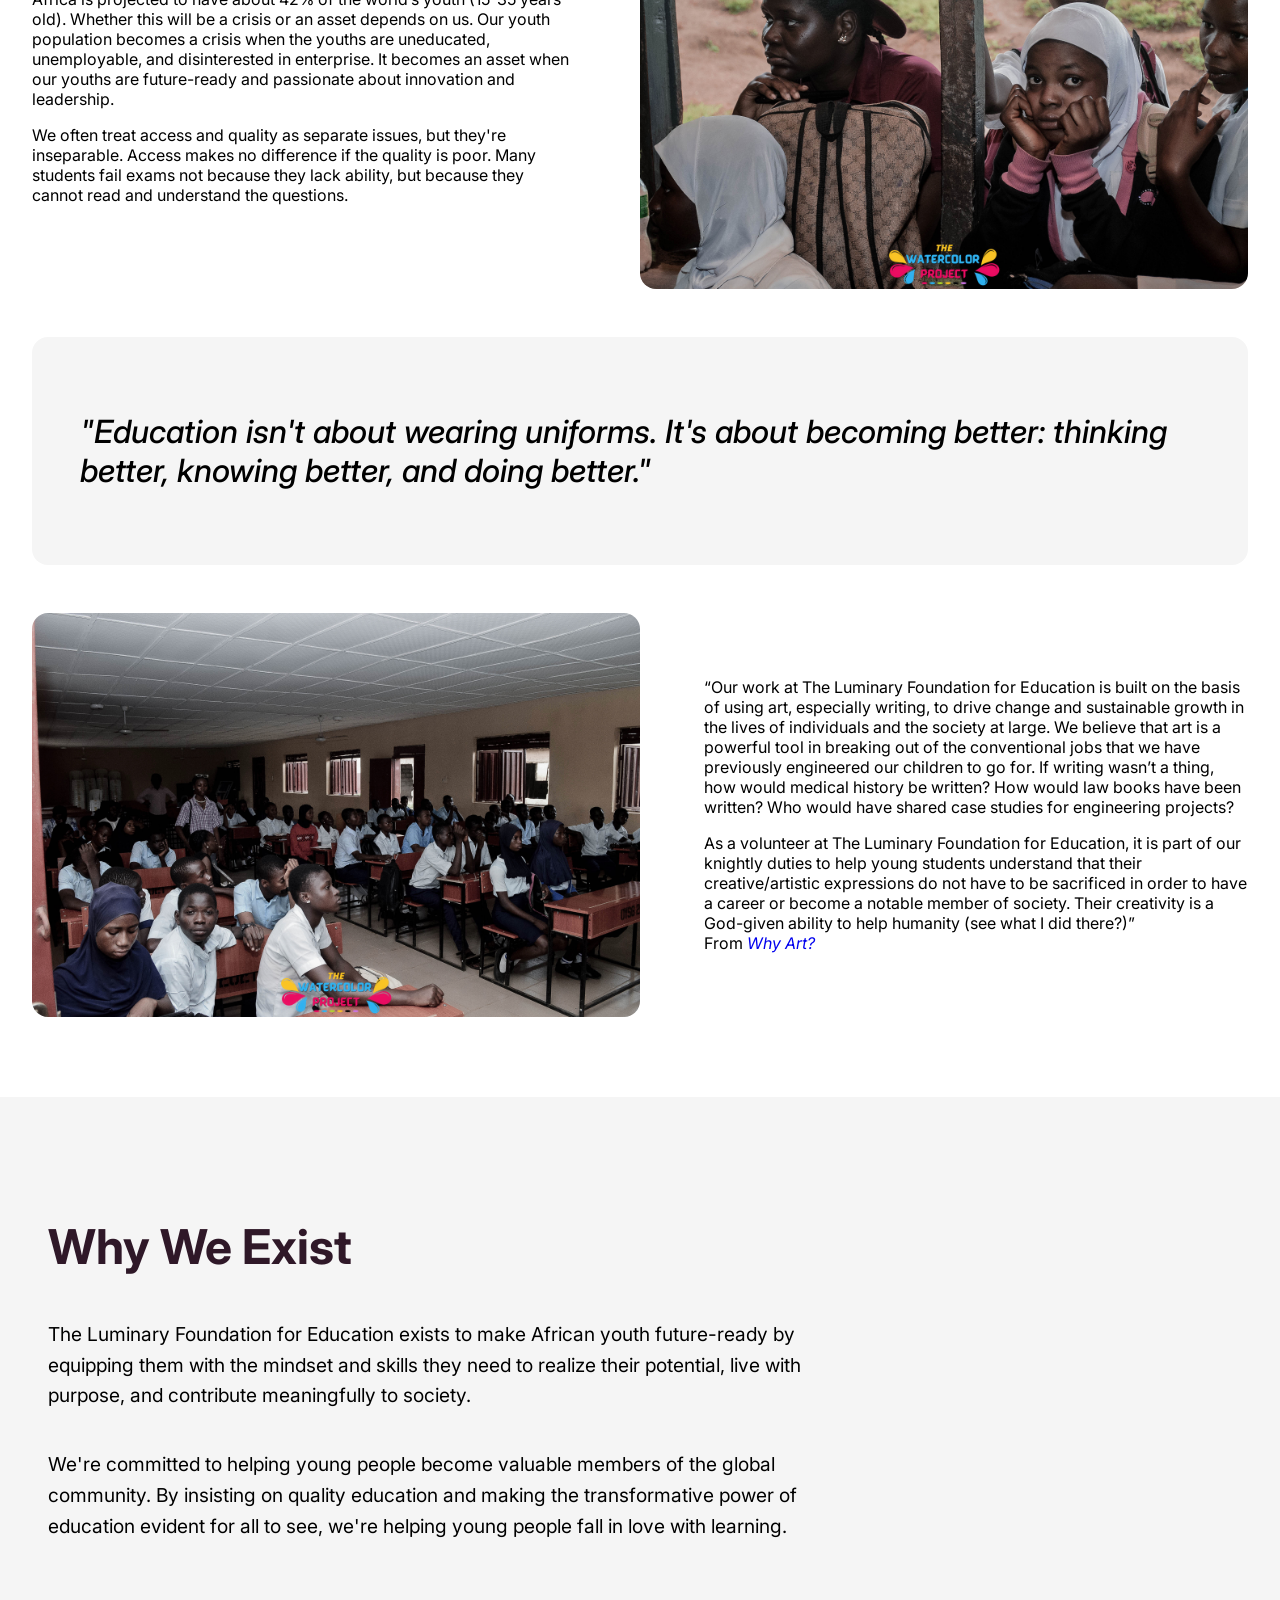
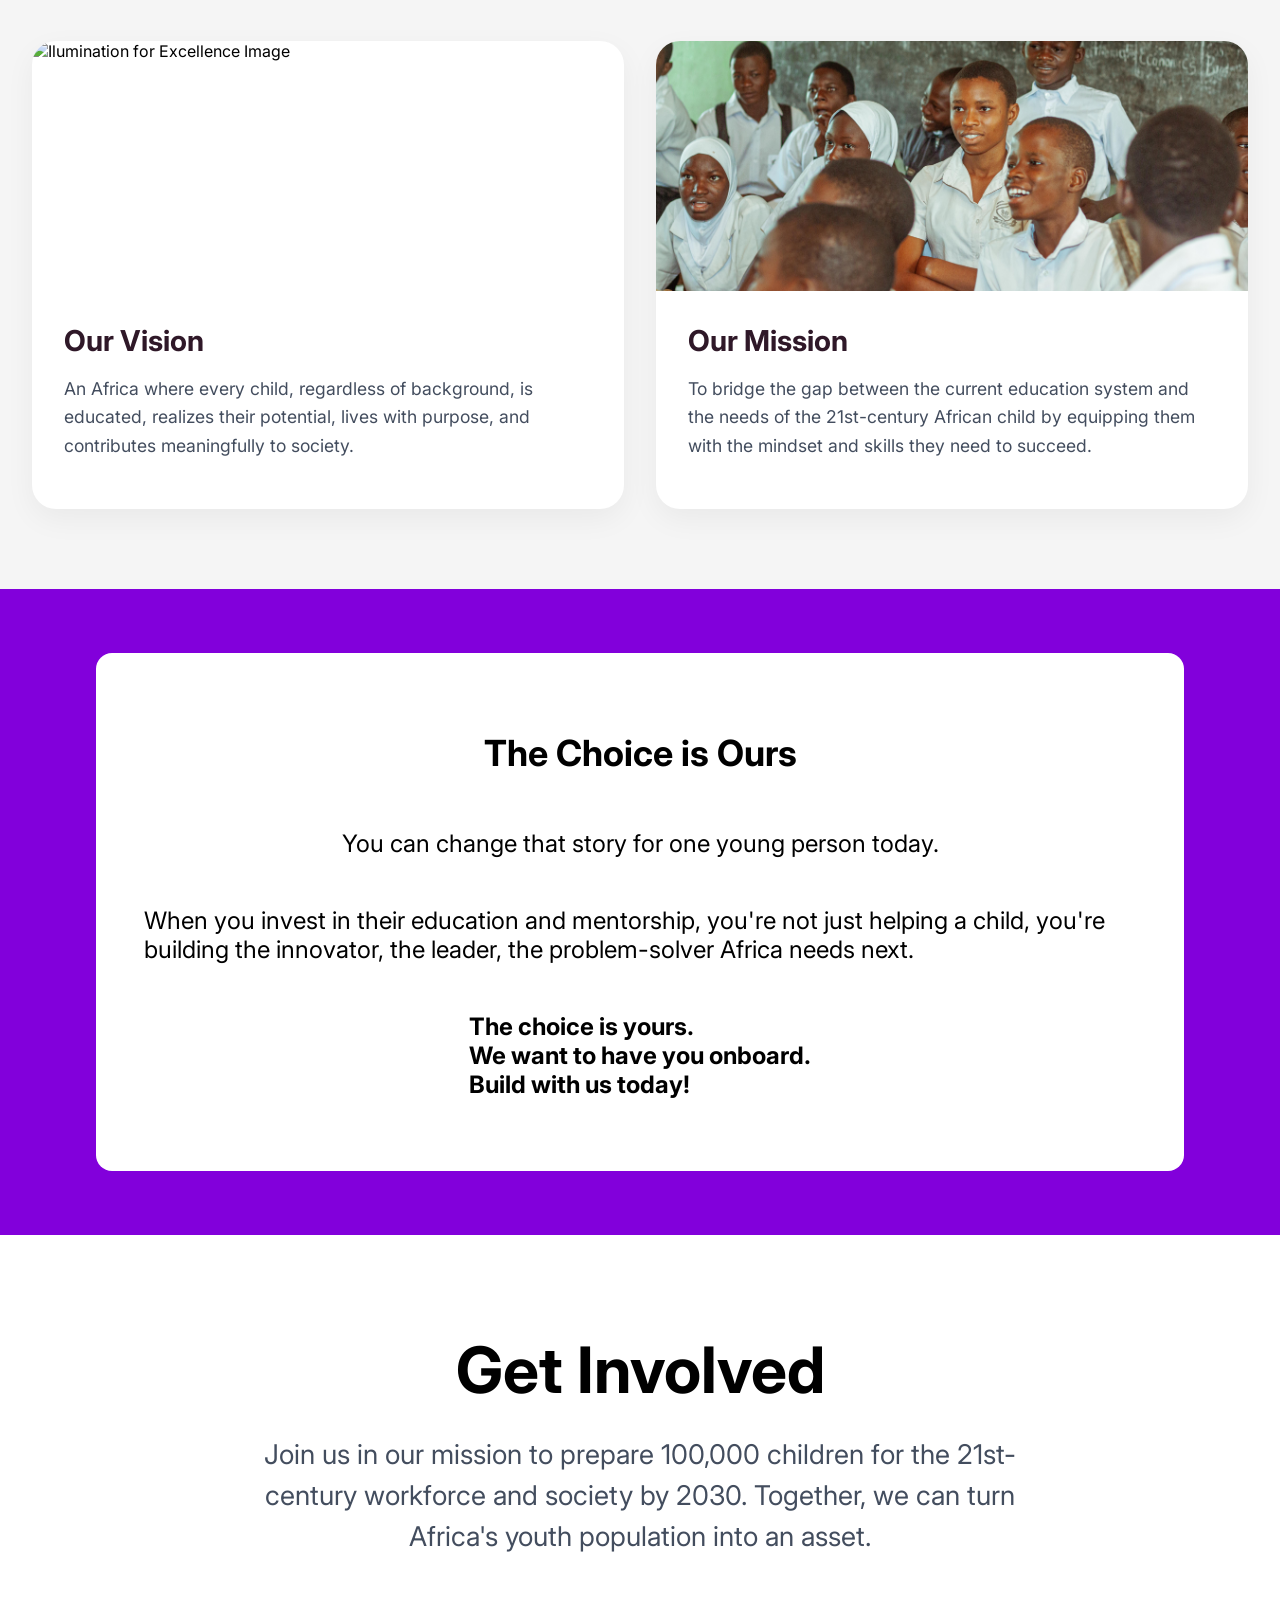
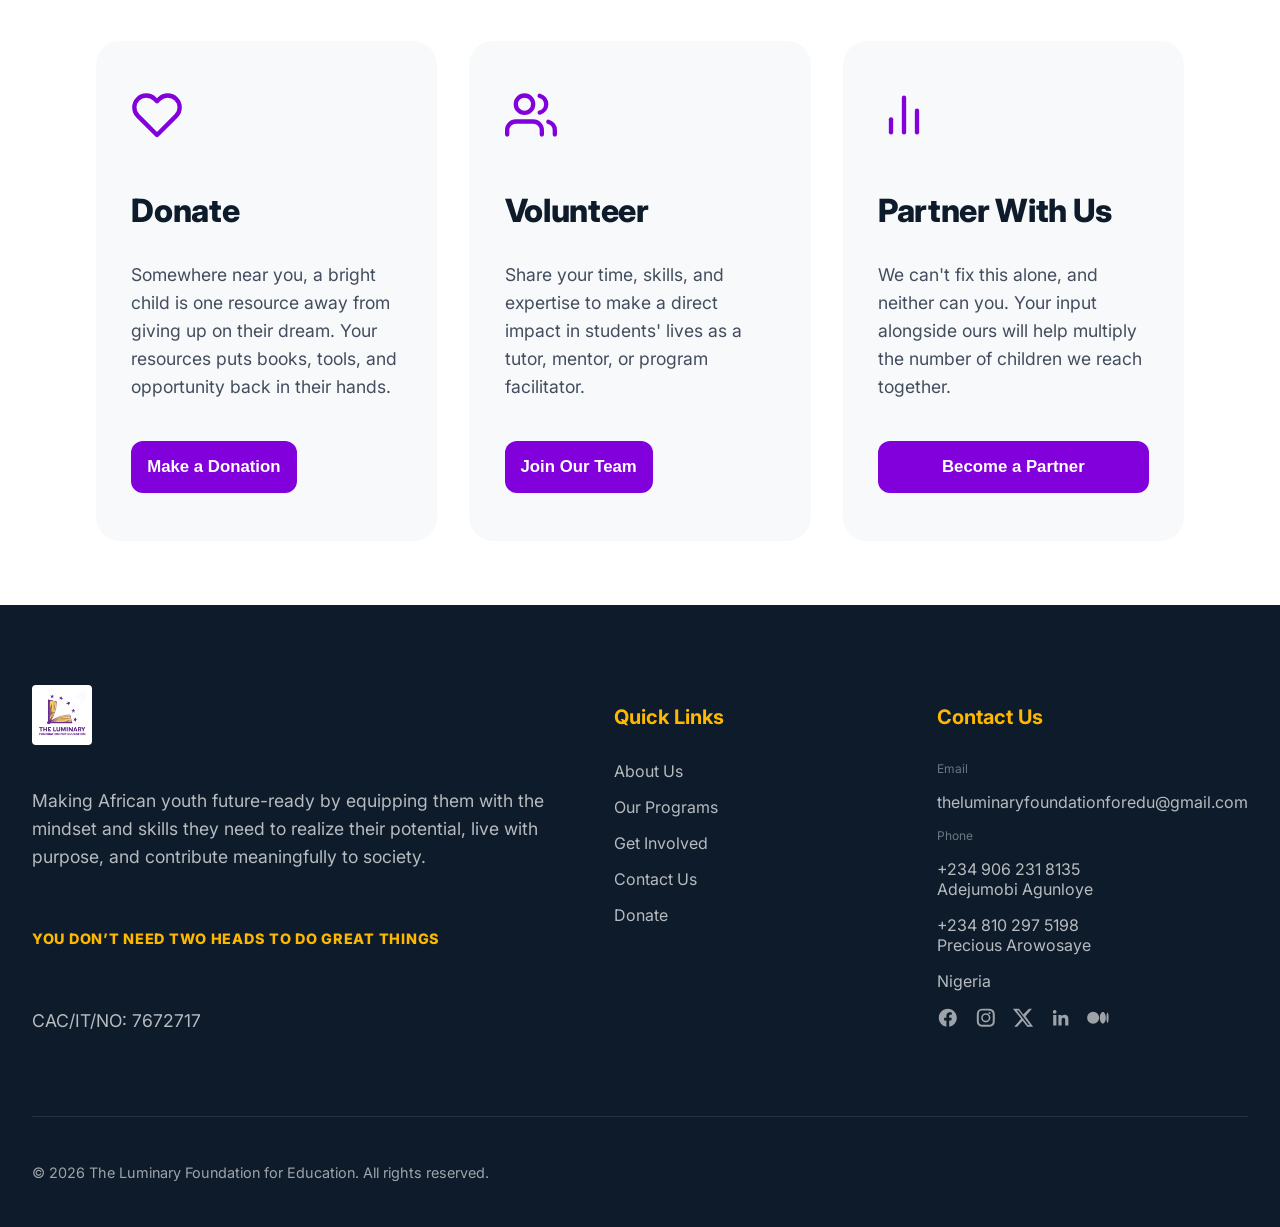
==== commit 23cd88b7: "updated texts, added assistants and head writer to about us, changed programs font color to white" ====
--- a/index.html
+++ b/index.html
@@ -47,15 +47,13 @@
       <section class="hero__shell">
         <div class="limit">
           <div class="hero__layout">
-            <p class="hero-tagline">YOU CAN AND YOU SHOULD</p>
+            <p class="hero-tagline">You don’t need two heads to do great things</p>
             <h1>
-              <span>Making</span>
-              <span>African Youths</span>
-              <span>Future-ready</span>
+              <span>Future-Ready</span>
+              <span>Today</span>
             </h1>
             <h2>
-              Through education and writing, we equip children with the skills
-              to shine as luminaries and lead as changemakers.
+              We bridge the gap between the current education system and the needs of the 21st-century African child by equipping them with the mindset and skills they need to succeed.
             </h2>
             <div class="hero-buttons">
               <a href="donate.html">
@@ -72,25 +70,22 @@
             <h1 class="edu-stats-heading">The Education Crisis in Nigeria</h1>
             <section class="edu-stats">
               <div class="edu-stats-items">
-                <p class="edu-stat-number">10.5M</p>
-                <p>Children aged 5-15 out of school</p>
+                <p class="edu-stat-number">70%</p>
+                <p>of Nigerian secondary school graduates suffer from learning poverty</p>
               </div>
               <div class="edu-stats-items">
-                <p class="edu-stat-number">70%</p>
-                <p>Of Nigerian children suffer from learning poverty</p>
+                <p class="edu-stat-number">85%</p>
+                <p>of Nigerian youths lack 21st-century skills</p>
               </div>
               <div class="edu-stats-items">
-                <p class="edu-stat-number">64%</p>
-                <p>Of girls drop out of secondary school</p>
+                <p class="edu-stat-number">60%</p>
+                <p>of fresh graduates are considered entirely unemployable by local employers</p>
               </div>
             </section>
             <div class="edu-crisis-container">
               <div class="edu-crisis-text">
                 <p>
-                  In Nigeria today, learning poverty affects 70% of
-                  children—meaning most 10-year-olds cannot read and understand
-                  a simple text. This isn't just about out-of-school children.
-                  It's about the deplorable state of education in the country.
+                  Africa has the fastest-growing youth population in the world. By 2030, Africa is projected to have about 42% of the world’s youth (15-35 years old). Whether this will be a crisis or an asset depends on us. Our youth population becomes a crisis when the youths are uneducated, unemployable, and disinterested in enterprise. It becomes an asset when our youths are future-ready and passionate about innovation and leadership.
                 </p>
                 <p>
                   We often treat access and quality as separate issues, but
@@ -117,14 +112,11 @@
                 alt="luminaries beneficiaries"
               />
               <div class="edu-crisis-text">
-                <h2>
-                  Africa has the fastest-growing youth population in the world
-                </h2>
-                <p>
-                  By 2030, Africa is projected to have about 42% of the world's
-                  youth. Whether this will be a crisis or an asset depends on
-                  us. We must act now to prepare these young people for the
-                  challenges and opportunities of the 21st century.
+                <p>
+                  &ldquo;Our work at The Luminary Foundation for Education is built on the basis of using art, especially writing, to drive change and sustainable growth in the lives of individuals and the society at large. We believe that art is a powerful tool in breaking out of the conventional jobs that we have previously engineered our children to go for. If writing wasn’t a thing, how would medical history be written? How would law books have been written? Who would have shared case studies for engineering projects?
+                </p>
+                <p>
+                  As a volunteer at The Luminary Foundation for Education, it is part of our knightly duties to help young students understand that their creative/artistic expressions do not have to be sacrificed in order to have a career or become a notable member of society. Their creativity is a God-given ability to help humanity (see what I did there?)&rdquo; <br> From <i><a href="https://theluminaryfoundationforedu.medium.com/why-art-a8a5313414ff">Why Art?</a></i>
                 </p>
               </div>
             </div>
@@ -157,9 +149,7 @@
               <div class="mav-text">
                 <h3>Our Vision</h3>
                 <p>
-                  To build an Africa where every child, regardless of
-                  background, can realize their potential, live with purpose,
-                  and contribute meaningfully to society.
+                  An Africa where every child, regardless of background, is educated, realizes their potential, lives with purpose, and contributes meaningfully to society.
                 </p>
               </div>
             </div>
@@ -168,8 +158,7 @@
               <div class="mav-text">
                 <h3>Our Mission</h3>
                 <p>
-                  Through education and writing, we equip children with the
-                  skills to shine as luminaries and lead as changemakers.
+                  To bridge the gap between the current education system and the needs of the 21st-century African child by equipping them with the mindset and skills they need to succeed.
                 </p>
               </div>
             </div>
@@ -181,20 +170,13 @@
           <div class="commitment_layout">
             <h1>The Choice is Ours</h1>
             <p>
-              Africa has the fastest-growing youth population in the world. By
-              2030, Africa is projected to have about 42% of the world's youth
-              (15-35 years old).
+              You can change that story for one young person today.
             </p>
             <p>
-              Whether this will be a crisis or an asset depends on us. Our youth
-              population becomes a crisis when the youths are uneducated,
-              unemployable, and disinterested in enterprise.
+              When you invest in their education and mentorship, you're not just helping a child, you're building the innovator, the leader, the problem-solver Africa needs next.
             </p>
             <p>
-              <b
-                >It becomes an asset when our youths are future-ready and
-                passionate about innovation and leadership.</b
-              >
+              <b>The choice is yours.<br>We want to have you onboard.<br>Build with us today!</b>
             </p>
           </div>
         </div>
@@ -219,8 +201,7 @@
                 </div>
                 <h2>Donate</h2>
                 <p>
-                  Your financial contribution helps us provide educational
-                  resources and opportunities to children who need them most.
+                  Somewhere near you, a bright child is one resource away from giving up on their dream. Your resources puts books, tools, and opportunity back in their hands.
                 </p>
                 <a href="donate.html" style="text-decoration:none;"><button class="gic-btn">Make a Donation</button></a>
               </div>
@@ -253,8 +234,7 @@
                 </div>
                 <h2>Partner With Us</h2>
                 <p>
-                  Collaborate with us as a sponsor, school, or organization to
-                  expand our reach and create more opportunities for children.
+                  We can't fix this alone, and neither can you. Your input alongside ours will help multiply the number of children we reach together.
                 </p>
                 <button class="gic-btn">Become a Partner</button>
               </div>
@@ -275,7 +255,7 @@
               mindset and skills they need to realize their potential, live with
               purpose, and contribute meaningfully to society.
             </p>
-            <p class="footer-tagline">YOU CAN AND YOU SHOULD</p>
+            <p class="footer-tagline">You don’t need two heads to do great things</p>
             <p class="cac-reg">CAC/IT/NO: 7672717</p>
           </div>
 
--- a/css/styles.css
+++ b/css/styles.css
@@ -257,15 +257,18 @@
 }
 
 .edu-crisis-container img {
-    flex: 1 1 50%;
-    max-width: 50%;
+    width: 50%;
     height: auto;
     border-radius: 1rem;
     object-fit: cover;
 }
 
 .edu-crisis-text {
-    flex: 1 1 50%;
+    width: 50%;
+}
+
+.edu-crisis-text a {
+    text-decoration: none;
 }
 
 .edu-quote-container {
@@ -661,7 +664,11 @@
     }
 
     .edu-crisis-container img{
-        max-width:100%;
+    width: 100%;
+    }
+
+    .edu-crisis-text{
+        width: 100%;
     }
 
     .edu-quote-container{
@@ -1118,7 +1125,7 @@
 
 .program-stat-number {
     margin: 0;
-    color: #FFB800;
+    color: white;
     font-size: 2.2rem;
     font-weight: 800;
     line-height: 1.1;
@@ -1126,7 +1133,7 @@
 
 .program-stat-label {
     margin: 0;
-    color: #FFB800;
+    color: white;
     font-weight: 600;
     font-size: 0.95rem;
 }
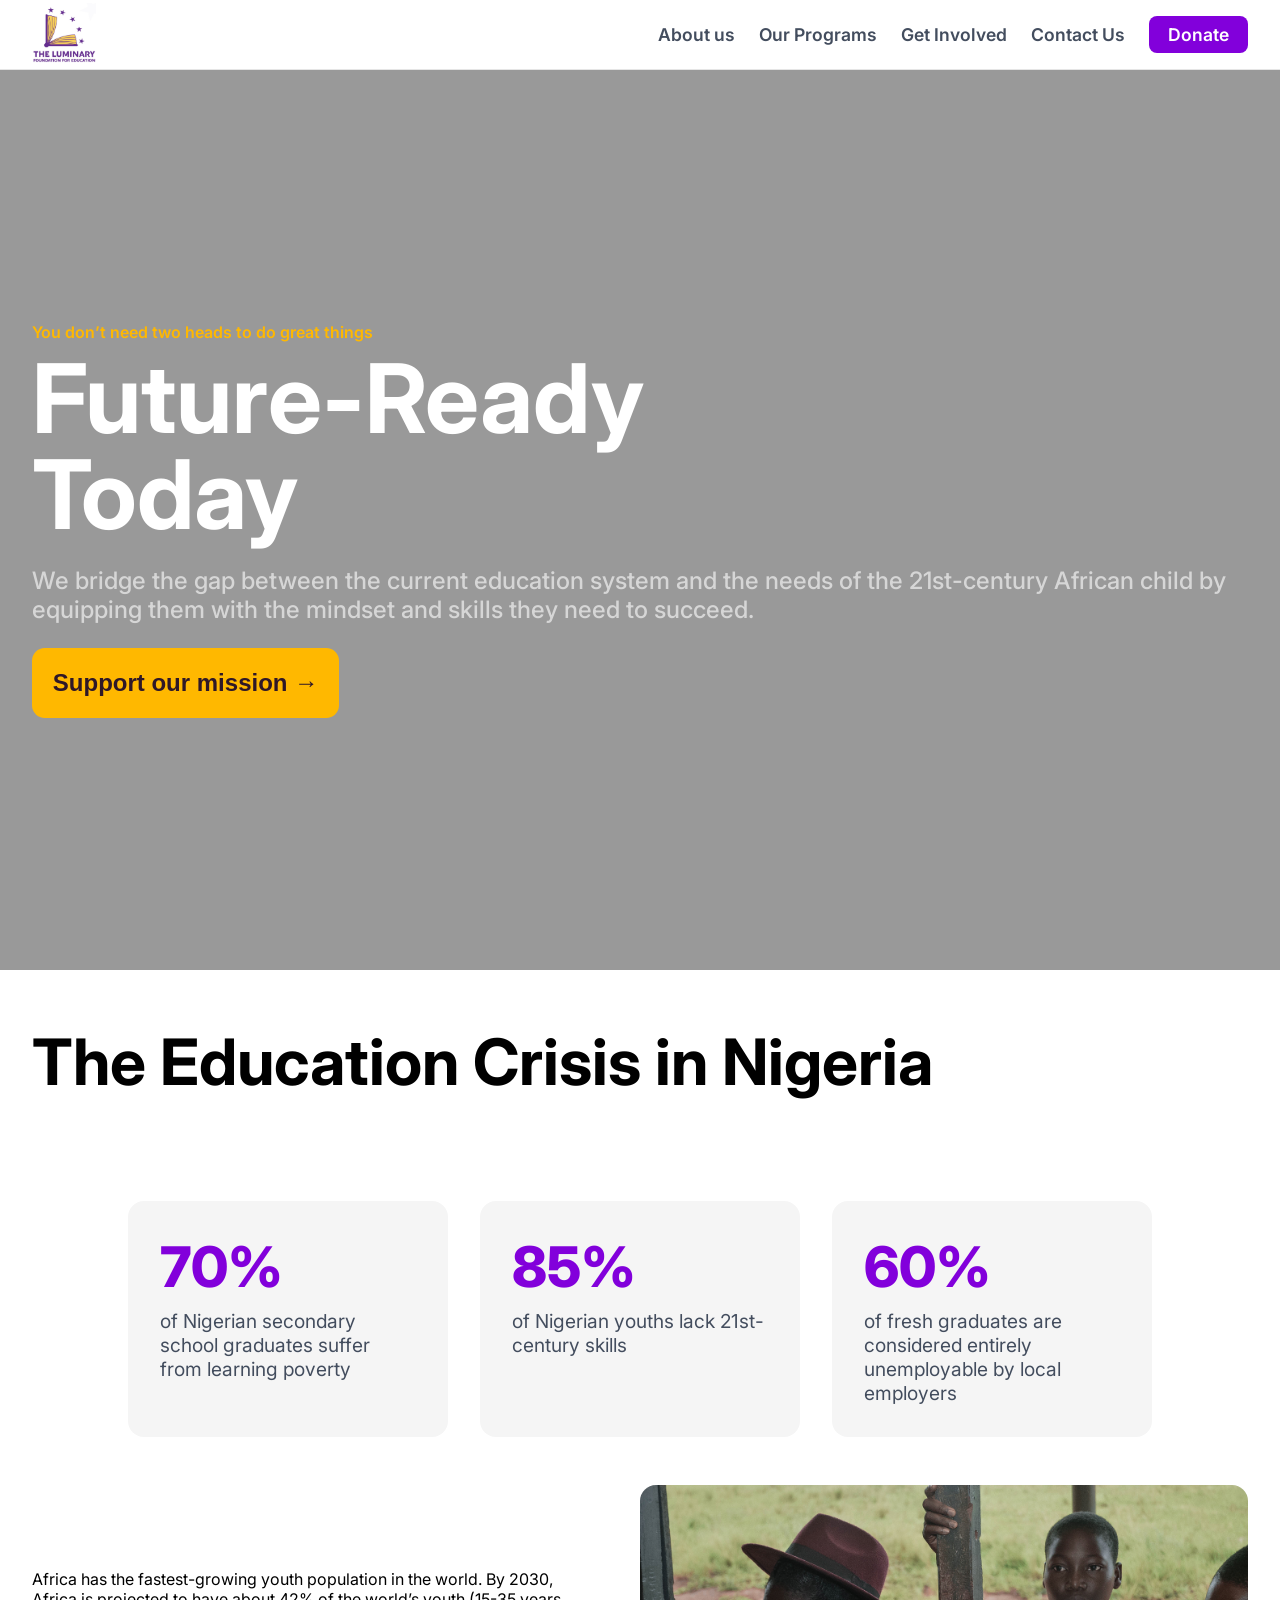
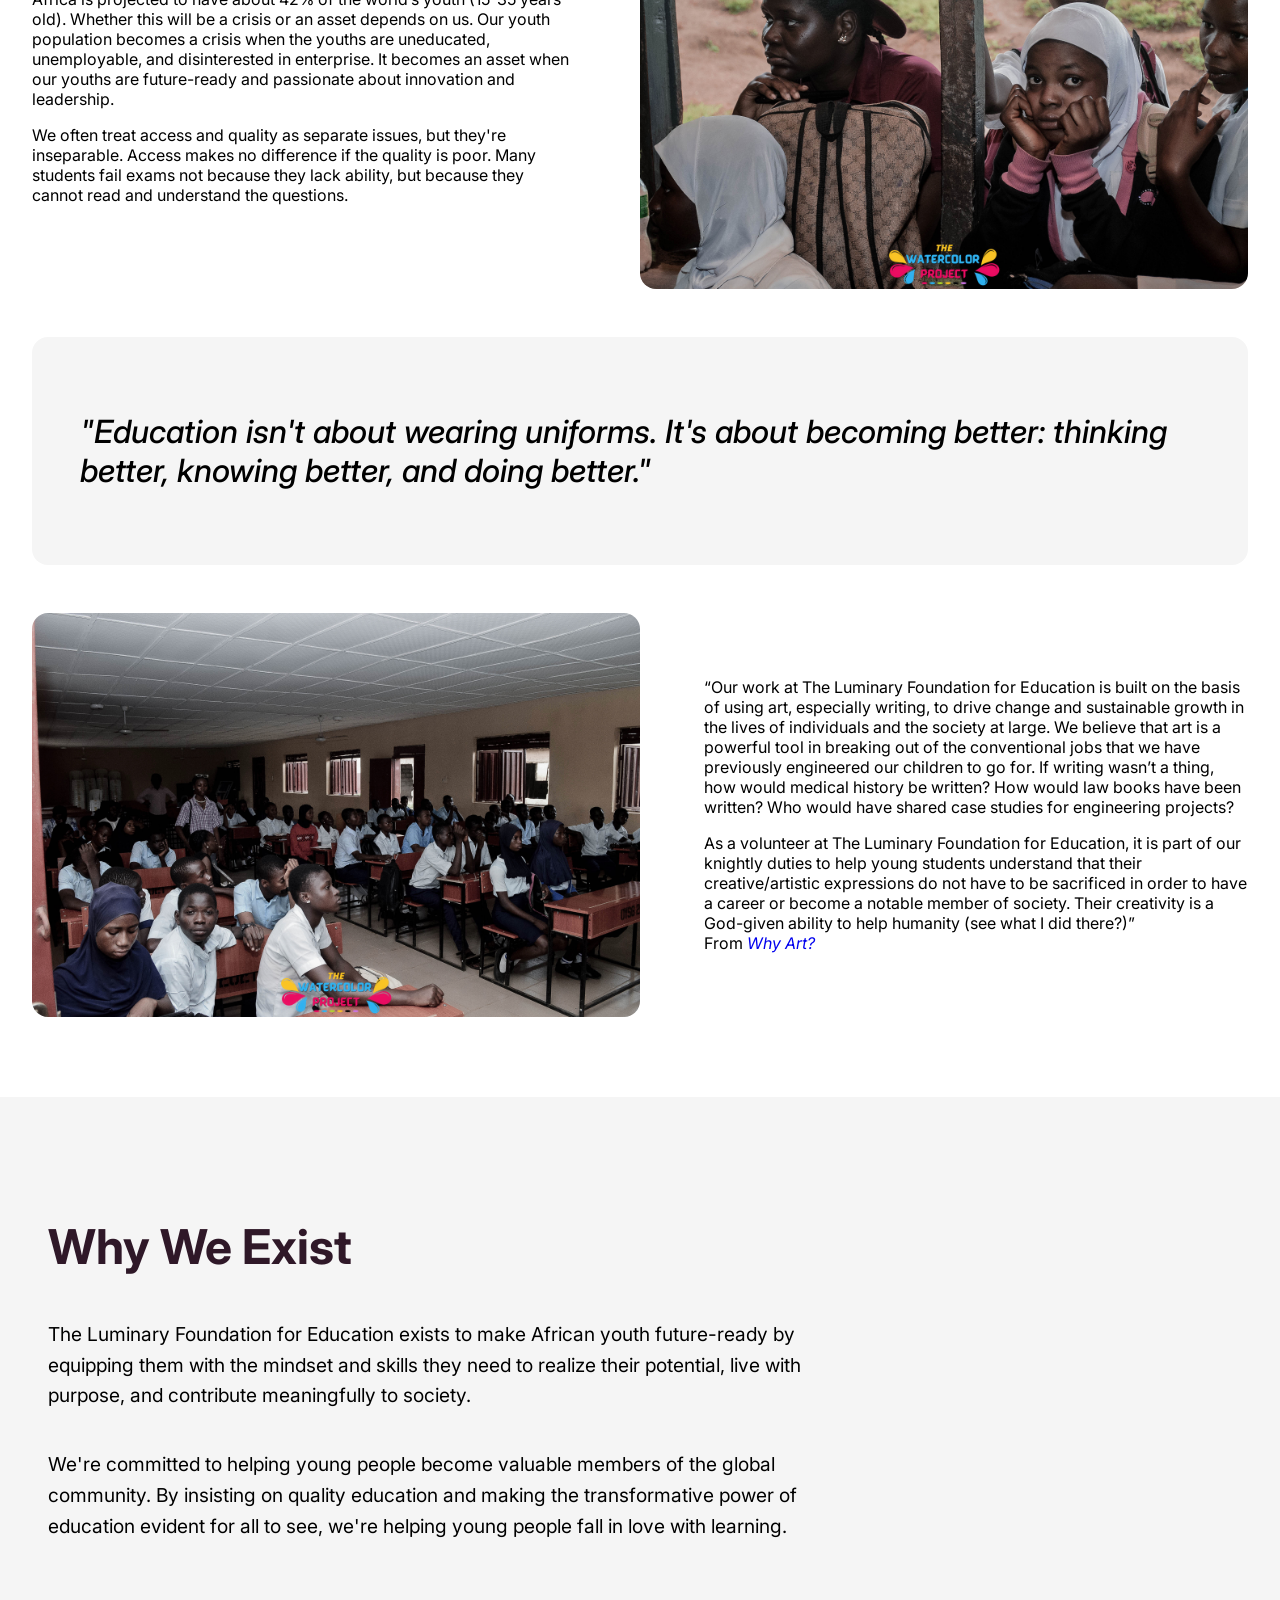
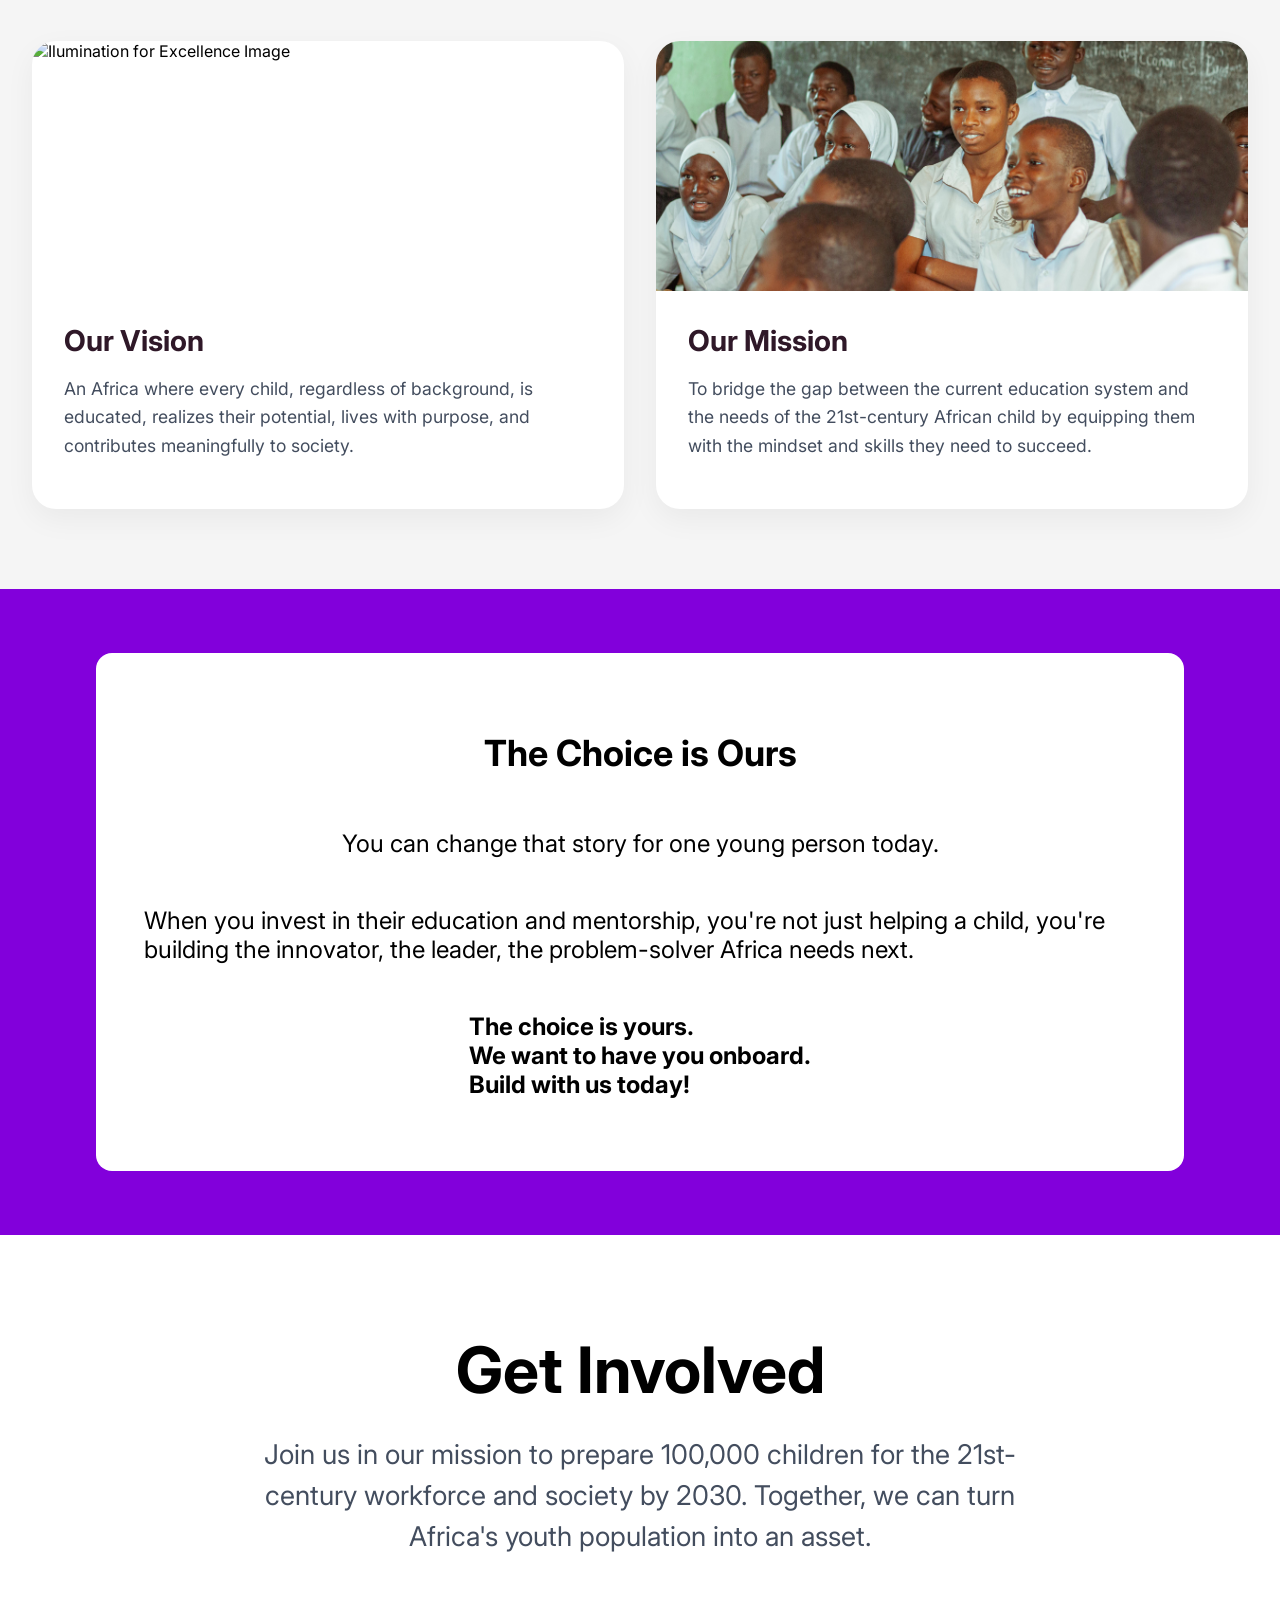
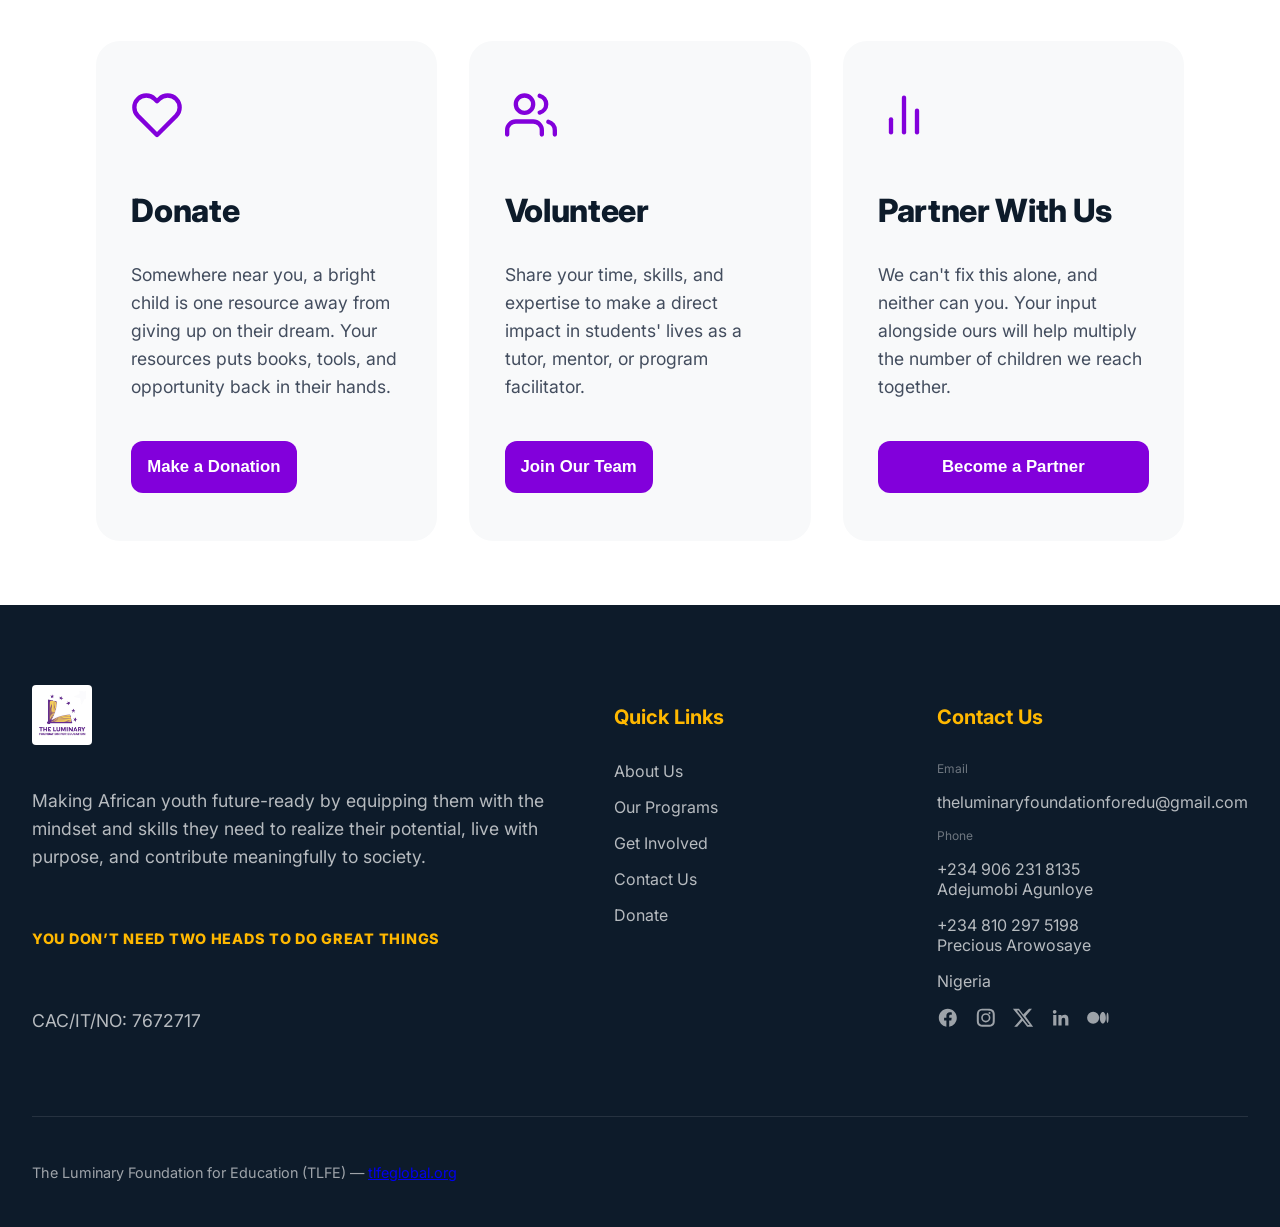
==== commit 62050e46: "updated the footer to fit google for NGO's requirements" ====
--- a/index.html
+++ b/index.html
@@ -307,8 +307,8 @@
 
         <div class="lower-footer">
           <p>
-            &copy; 2026 The Luminary Foundation for Education. All rights
-            reserved.
+            The Luminary Foundation for Education (TLFE) &mdash;
+            <a href="https://tlfeglobal.org">tlfeglobal.org</a>
           </p>
           <!-- <div class="legal-links">
             <a href="privacy-policy.html">Privacy Policy</a>
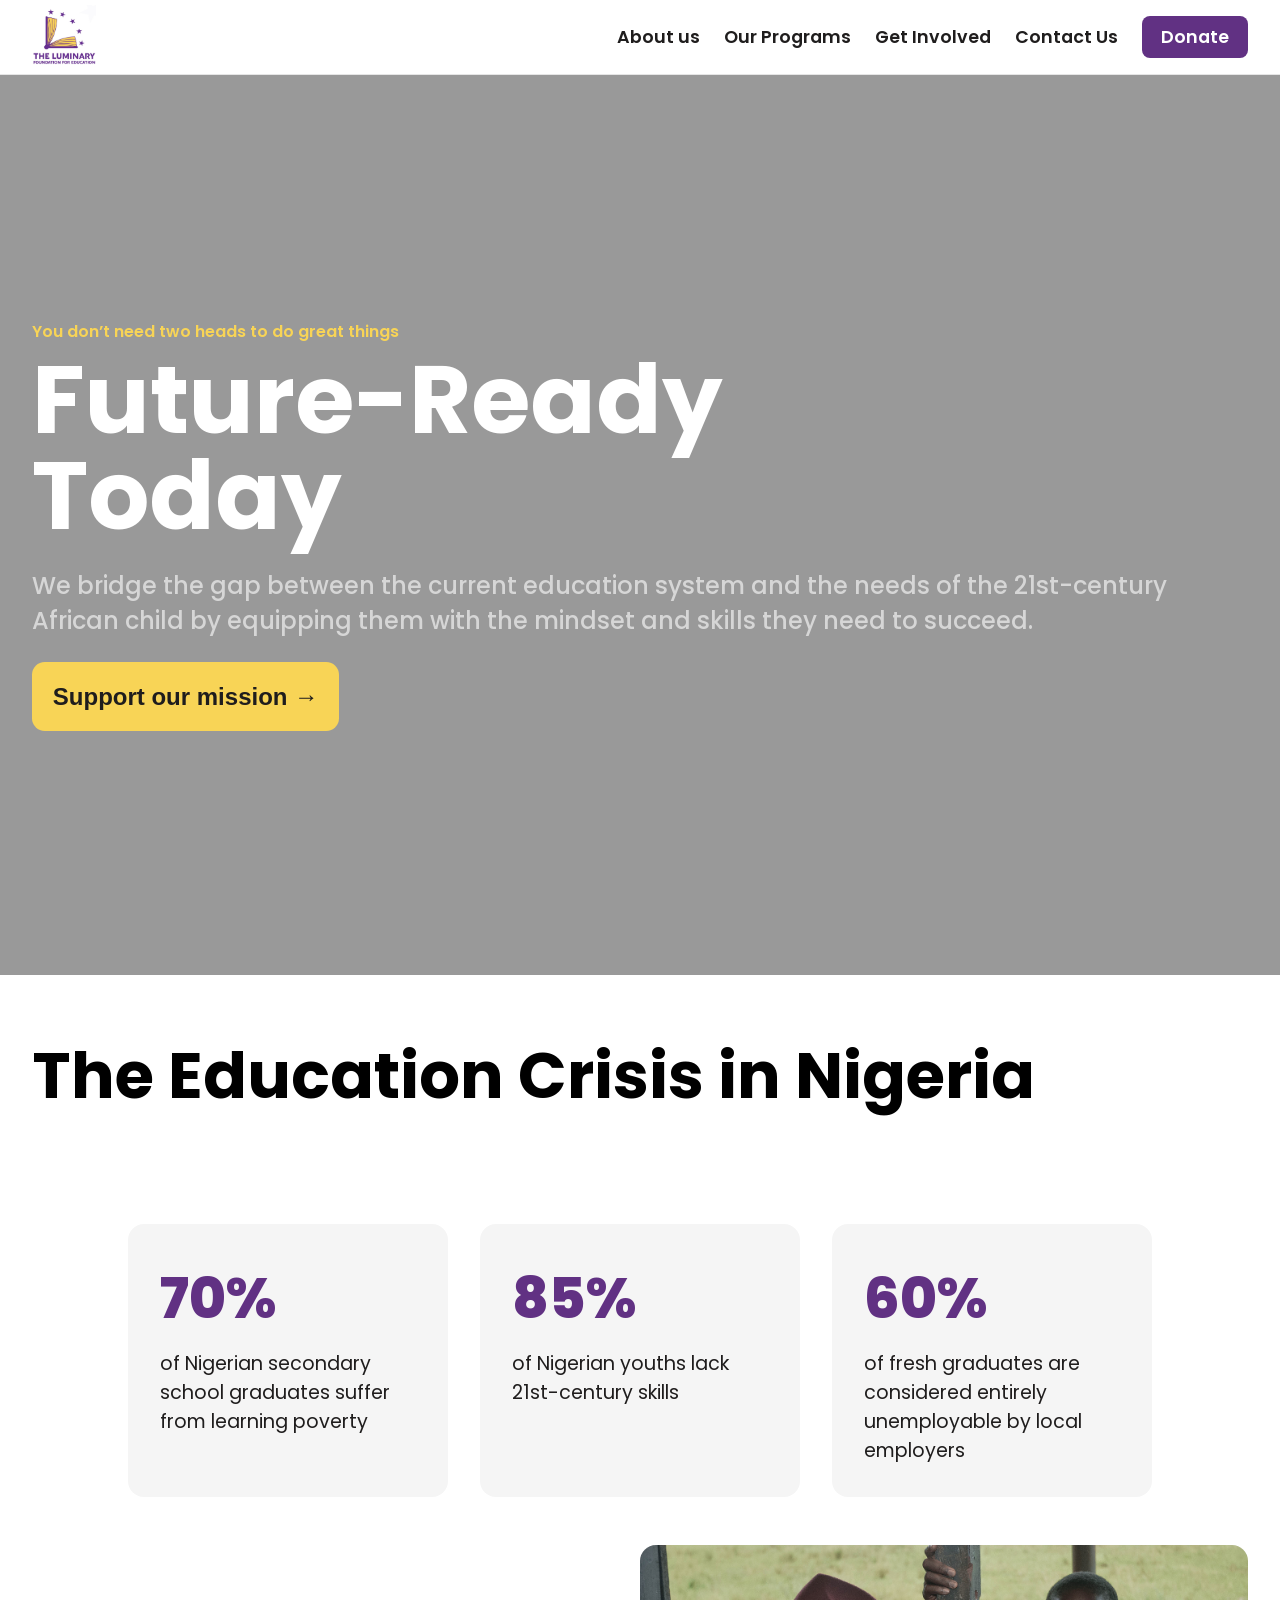
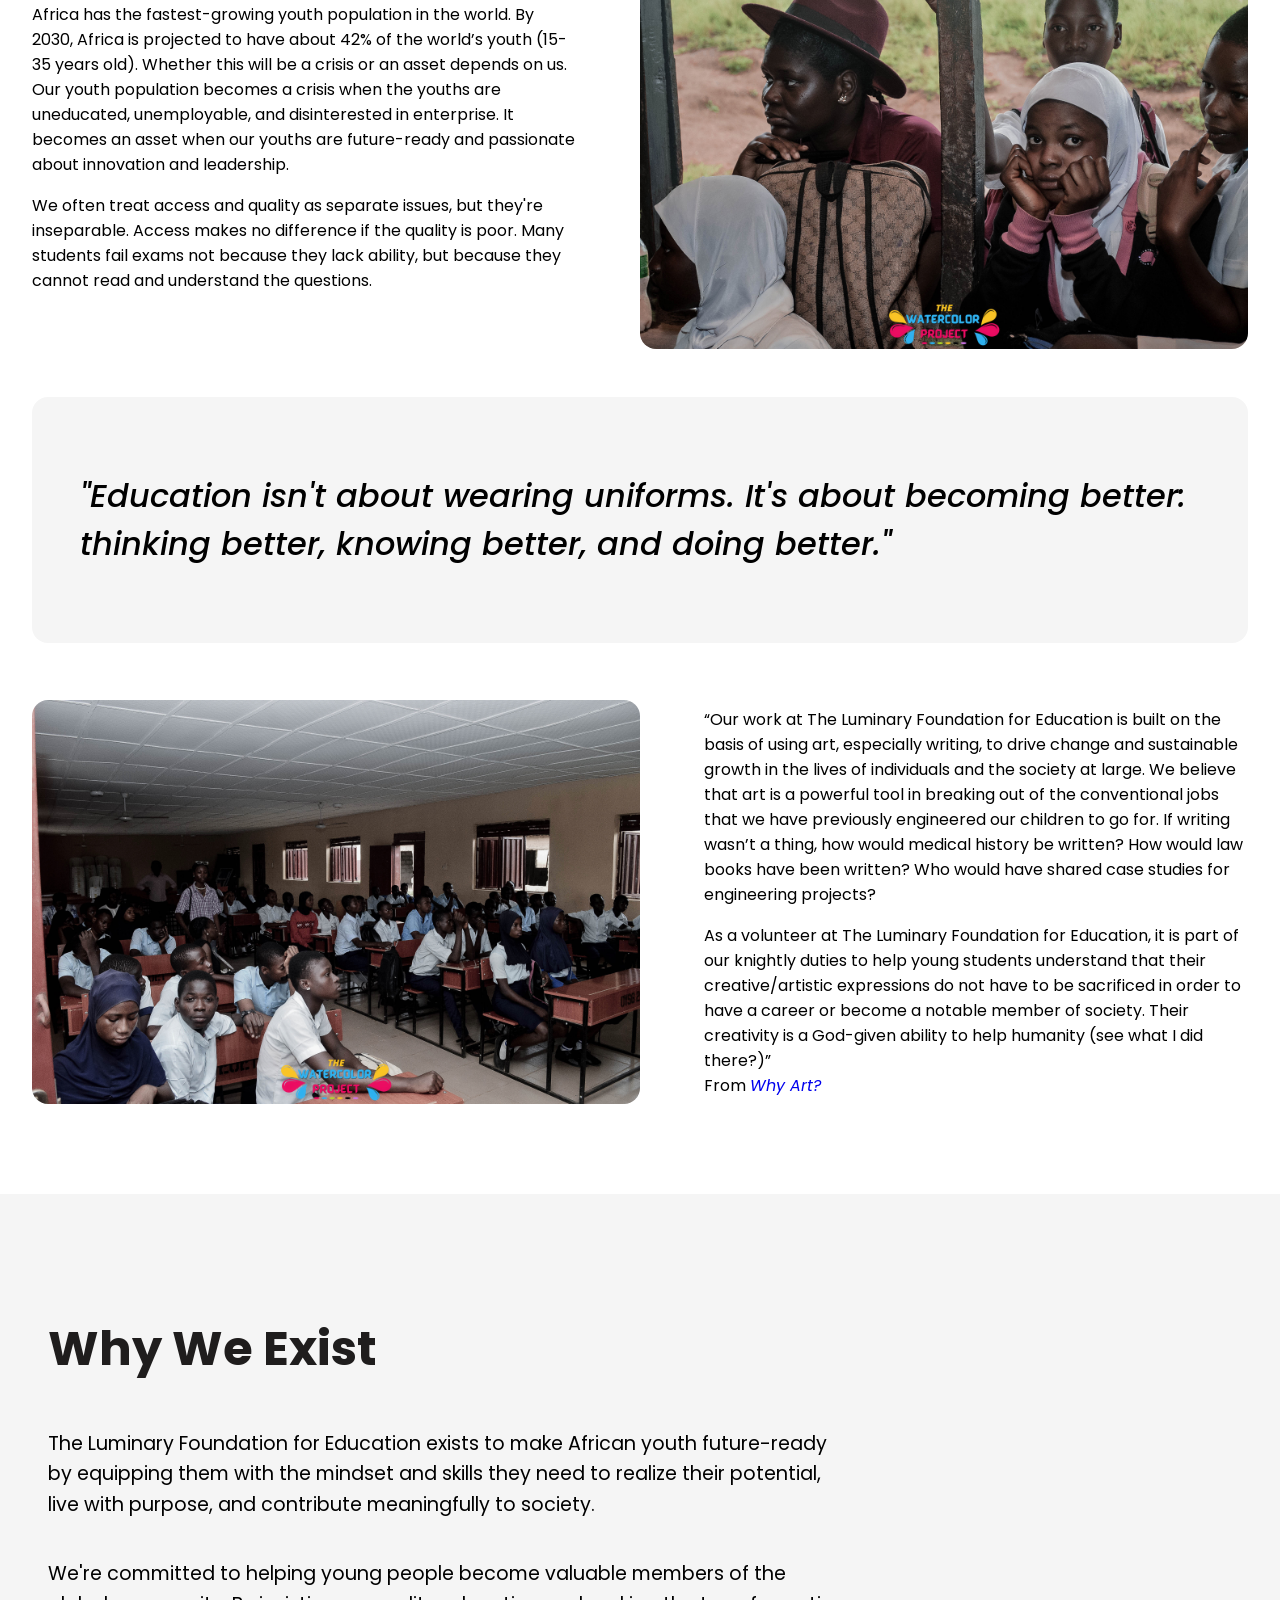
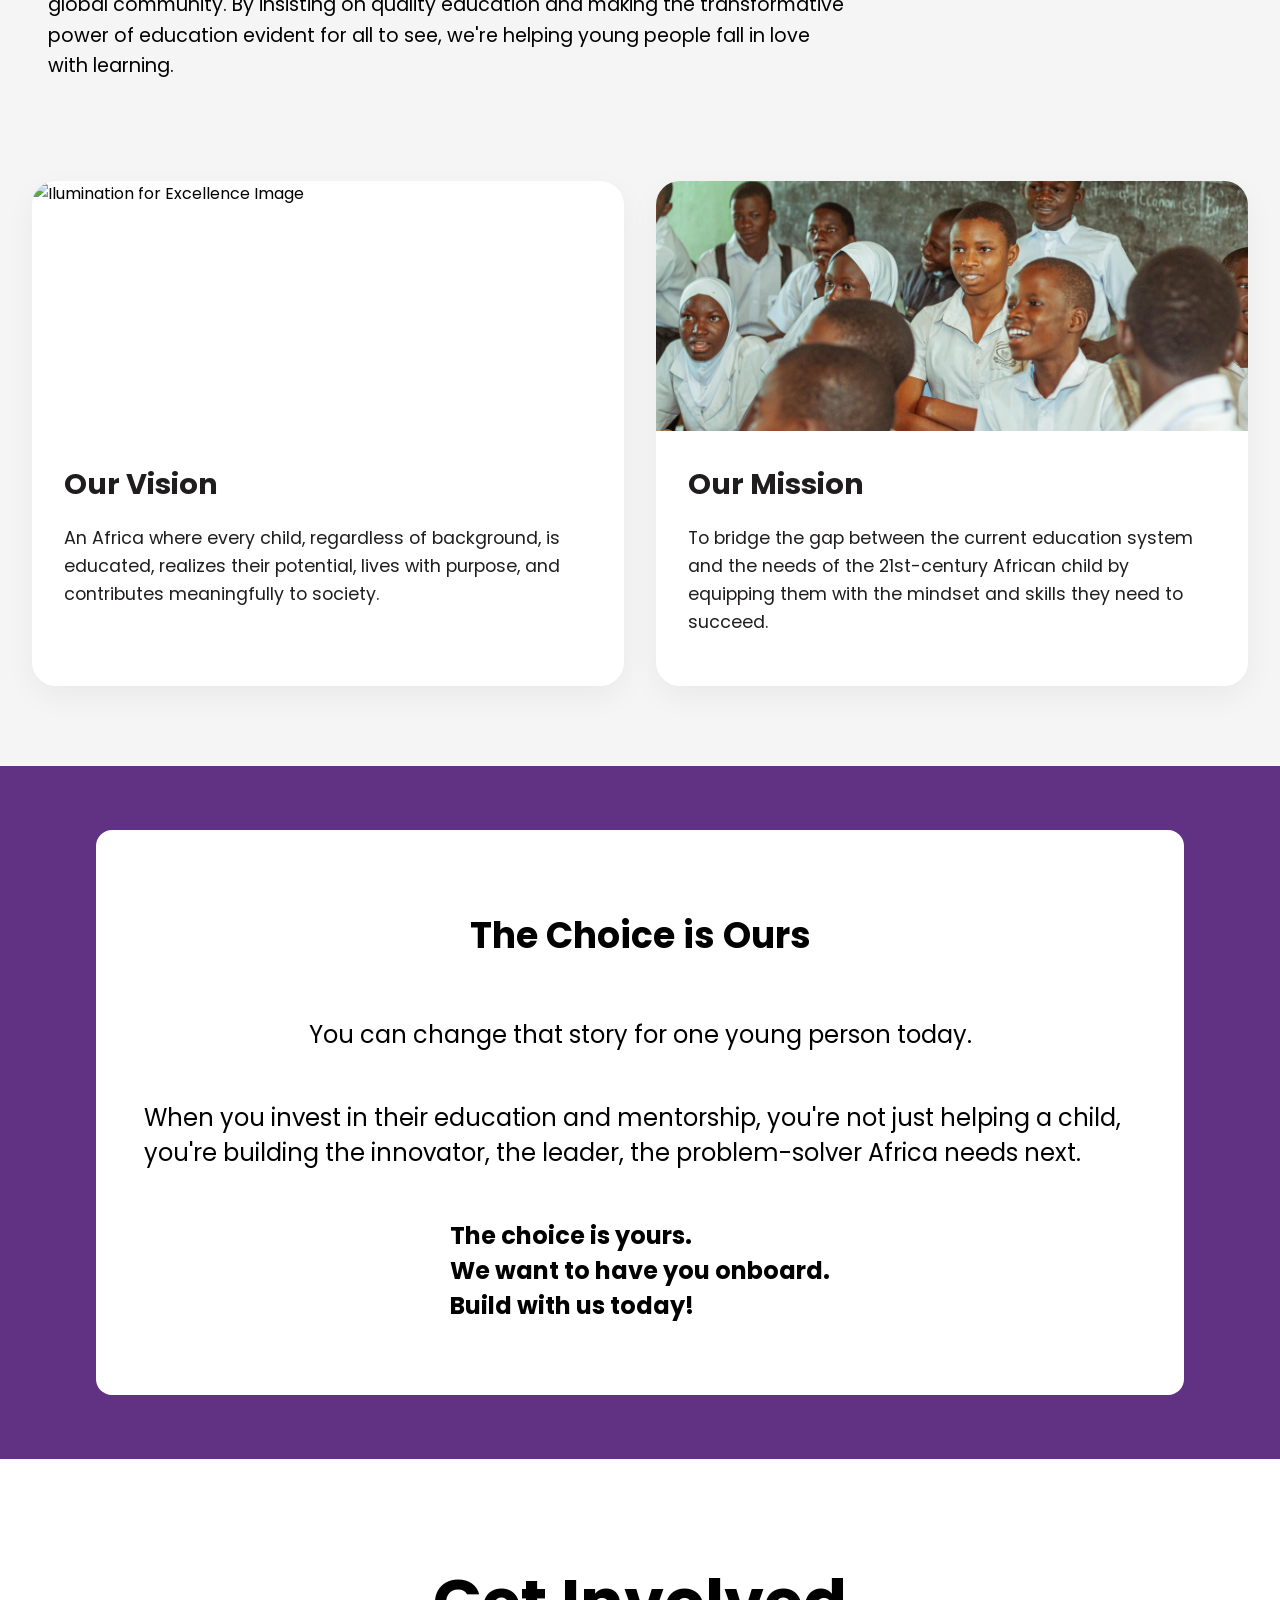
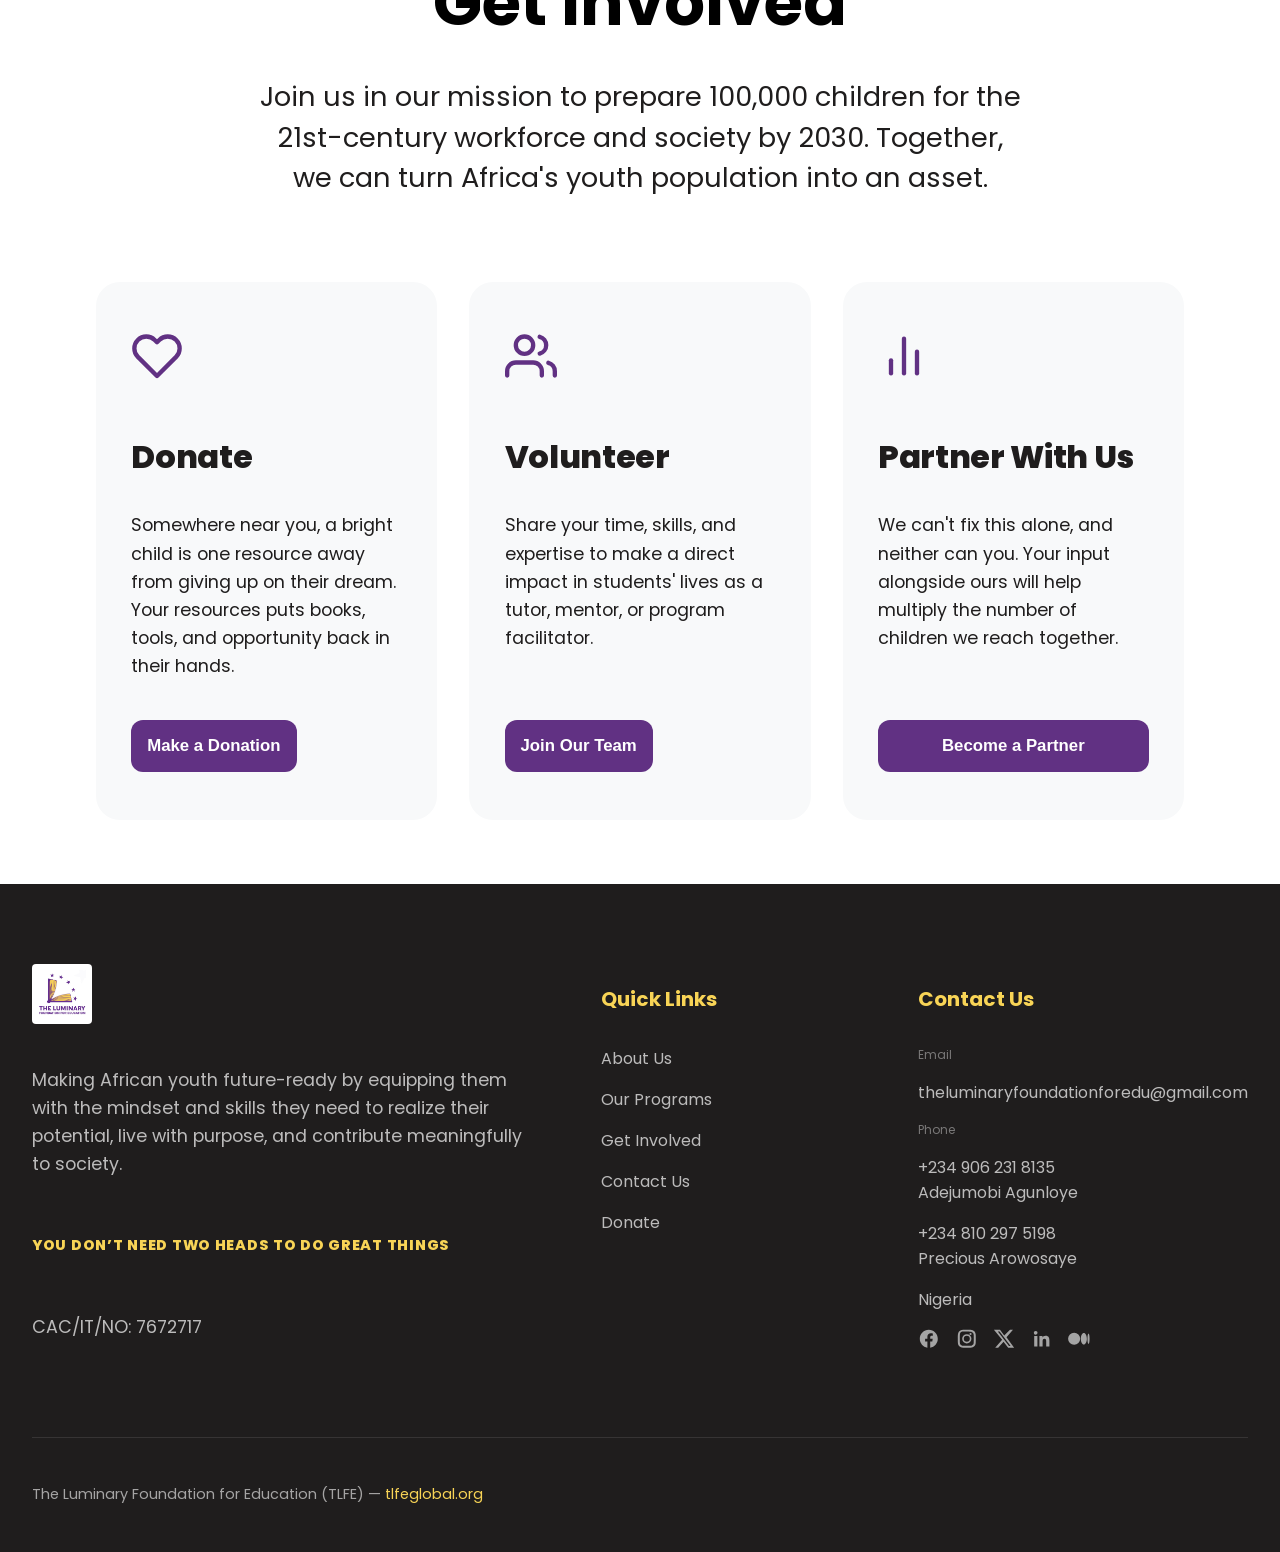
==== commit 4390ebcf: "updated the style to fit the brand guidelines" ====
--- a/index.html
+++ b/index.html
@@ -7,7 +7,7 @@
     <link rel="preload" as="image" href="img/hero-img.jpg">
     <link rel="preconnect" href="https://fonts.googleapis.com" />
     <link rel="preconnect" href="https://fonts.gstatic.com" crossorigin />
-    <link href="https://fonts.googleapis.com/css2?family=Inter:wght@400;500;600;700;800&display=swap" rel="stylesheet"/>
+    <link href="https://fonts.googleapis.com/css2?family=Poppins:wght@400;500;600;700;800&display=swap" rel="stylesheet"/>
     <link rel="icon" type="image/jpeg" href="img/tlfe-logo.jpg">
     <title>theluminaryfoundationforeducation</title>
   </head>
@@ -195,7 +195,7 @@
             <div class="get-involved-cards">
               <div class="get-involved-card">
                 <div class="gic-icon-box">
-                  <svg viewBox="0 0 24 24" fill="none" stroke="#8200db" stroke-width="2" stroke-linecap="round" stroke-linejoin="round" width="52" height="52">
+                  <svg viewBox="0 0 24 24" fill="none" stroke="#613183" stroke-width="2" stroke-linecap="round" stroke-linejoin="round" width="52" height="52">
                     <path d="M20.84 4.61a5.5 5.5 0 0 0-7.78 0L12 5.67l-1.06-1.06a5.5 5.5 0 0 0-7.78 7.78l1.06 1.06L12 21.23l7.78-7.78 1.06-1.06a5.5 5.5 0 0 0 0-7.78z"></path>
                   </svg>
                 </div>
@@ -208,7 +208,7 @@
 
               <div class="get-involved-card">
                 <div class="gic-icon-box">
-                  <svg viewBox="0 0 24 24" fill="none" stroke="#8200db" stroke-width="2" stroke-linecap="round" stroke-linejoin="round" width="52" height="52">
+                  <svg viewBox="0 0 24 24" fill="none" stroke="#613183" stroke-width="2" stroke-linecap="round" stroke-linejoin="round" width="52" height="52">
                     <path d="M17 21v-2a4 4 0 0 0-4-4H5a4 4 0 0 0-4 4v2"></path>
                     <circle cx="9" cy="7" r="4"></circle>
                     <path d="M23 21v-2a4 4 0 0 0-3-3.87"></path>
@@ -226,7 +226,7 @@
 
               <div class="get-involved-card">
                 <div class="gic-icon-box">
-                  <svg viewBox="0 0 24 24" fill="none" stroke="#8200db" stroke-width="2" stroke-linecap="round" stroke-linejoin="round" width="52" height="52">
+                  <svg viewBox="0 0 24 24" fill="none" stroke="#613183" stroke-width="2" stroke-linecap="round" stroke-linejoin="round" width="52" height="52">
                     <path d="M18 20V10"></path>
                     <path d="M12 20V4"></path>
                     <path d="M6 20v-6"></path>
--- a/css/styles.css
+++ b/css/styles.css
@@ -1,11 +1,24 @@
+:root {
+    --brand-purple: #613183;
+    --brand-yellow: #F8D456;
+    --brand-white: #FFFFFF;
+    --brand-charcoal: #1F1D1D;
+    --font-primary: "Neue Montreal", "Poppins", sans-serif;
+    --font-secondary: "Poppins", sans-serif;
+}
+
 *, *::before, *::after {
     box-sizing: border-box;
 }
 
 body {
-    font-family: 'Inter', sans-serif;
+    font-family: var(--font-secondary);
     margin: 0;
     padding: 0;
+}
+
+h1, h2, h3, h4, h5, h6 {
+    font-family: var(--font-primary);
 }
 
 img {
@@ -47,7 +60,7 @@
     display: block;
     width: 1.5rem;
     height: 2px;
-    background-color: #2f1828;
+    background-color: var(--brand-charcoal);
     border-radius: 999px;
 }
 
@@ -71,19 +84,19 @@
 
 .site-header-nav-links {
     text-decoration: none;
-    color: #434d5e;
+    color: var(--brand-charcoal);
     font-size: 1.1rem;
     font-weight: 600;
     white-space: nowrap;
 }
 
 .site-header-nav-links:hover {
-    color: #8200db;
+    color: var(--brand-purple);
 }
 
 .site-header__nav button {
     border: none;
-    background-color: #8200db;
+    background-color: var(--brand-purple);
     color: white;
     font-size: 1.1rem;
     padding: 0.5rem;
@@ -92,7 +105,7 @@
 }
 
 .site-header__nav button:hover {
-    background-color: #8200db;
+    background-color: var(--brand-purple);
     filter: brightness(70%);
 }
 
@@ -102,7 +115,7 @@
     justify-content: center;
     border-radius: 0.5rem;
     padding: 0.5rem 1.2rem;
-    background-color: #8200db;
+    background-color: var(--brand-purple);
     color: white;
 }
 
@@ -143,7 +156,7 @@
 }
 
 .hero-tagline {
-    color: #FFB800;
+    color: var(--brand-yellow);
     font-weight: 600;
     margin-inline-start: 0.5rem;
     padding: 0;
@@ -173,8 +186,8 @@
 
 .hero__layout button {
     border: none;
-    background-color: #FFB800;
-    color: #2f1828;
+    background-color: var(--brand-yellow);
+    color: var(--brand-charcoal);
     width: fit-content;
     font-size: 1.5rem;
     font-weight: 600;
@@ -187,7 +200,7 @@
 }
 
 .hero__layout .learn-more {
-    background-color: #8200db;
+    background-color: var(--brand-purple);
     color: white;
 }
 
@@ -231,7 +244,7 @@
 }
 
 .edu-stats-items .edu-stat-number {
-    color: #8200db;
+    color: var(--brand-purple);
     font-size: 3.5rem;
     font-weight: 800;
     padding: 0rem;
@@ -240,7 +253,7 @@
 }
 
 .edu-stats-items p {
-    color: #434d5e;
+    color: var(--brand-charcoal);
     font-size: 1.2rem;
     padding: 0rem;
     margin: 0rem;
@@ -303,7 +316,7 @@
 .why-we-exist-header {
     font-size: 3rem;
     margin-bottom: 1.5rem;
-    color: #2f1828; 
+    color: var(--brand-charcoal);
 }
 
 .why-we-exist-p {
@@ -343,7 +356,7 @@
 
 .mav-text h3 {
     font-size: 1.8rem;
-    color: #2f1828;
+    color: var(--brand-charcoal);
     margin-top: 0;
     margin-bottom: 0.5rem;
 }
@@ -351,11 +364,11 @@
 .mav-text p {
     font-size: 1.1rem;
     line-height: 1.6;
-    color: #434d5e;
+    color: var(--brand-charcoal);
 }
 
 .commitment_shell {
-    background-color: #8200db;
+    background-color: var(--brand-purple);
     padding: 4rem;
 }
 
@@ -391,7 +404,7 @@
     margin: 0rem;
 }
 .get-involved-tagline p {
-    color: #434d5e;
+    color: var(--brand-charcoal);
     line-height: 1.5;
     font-size: 1.7rem;
 }
@@ -440,21 +453,21 @@
     font-size: 2rem;
     font-weight: 800;
     margin-bottom: 0.8rem;
-    color: #0d1b2a;
+    color: var(--brand-charcoal);
     letter-spacing: -0.01em;
 }
 
 .get-involved-card p {
     font-size: 1.1rem;
     line-height: 1.6;
-    color: #434d5e;
+    color: var(--brand-charcoal);
     margin-bottom: 2.5rem;
     flex-grow: 1;
 }
 
 .gic-btn {
     width: 100%;
-    background-color: #8200db;
+    background-color: var(--brand-purple);
     color: white;
     border: none;
     padding: 1rem;
@@ -474,7 +487,7 @@
 }
 
 footer {
-    background-color: #0d1b2a;
+    background-color: var(--brand-charcoal);
     color: #ffffff;
     padding-block: 5rem 2rem;
     width: 100%;
@@ -547,7 +560,7 @@
 }
 
 .about-footer .footer-tagline {
-    color: #FFB800;
+    color: var(--brand-yellow);
     font-weight: 800;
     text-transform: uppercase;
     font-size: 0.9rem;
@@ -567,7 +580,7 @@
     font-size: 1.25rem;
     font-weight: 700;
     margin-bottom: 2rem;
-    color: #FFB800;
+    color: var(--brand-yellow);
 }
 
 .upper-footer a, .contact-info p {
@@ -580,7 +593,7 @@
 }
 
 .upper-footer a:hover {
-    color: #8200db;
+    color: var(--brand-purple);
 }
 
 .contact-label {
@@ -602,6 +615,17 @@
     align-items: center;
     font-size: 0.9rem;
     color: rgba(255, 255, 255, 0.6);
+}
+
+.lower-footer a {
+    color: var(--brand-yellow);
+    text-decoration: none;
+}
+
+.lower-footer a:hover,
+.lower-footer a:focus-visible {
+    color: var(--brand-white);
+    text-decoration: underline;
 }
 
 .legal-links {
@@ -807,7 +831,7 @@
 }
 
 .about-hero-tagline {
-    color: #8200db;
+    color: var(--brand-purple);
     font-weight: 700;
     letter-spacing: 0.05em;
     margin: 0;
@@ -816,13 +840,13 @@
 .about-hero__layout h1 {
     font-size: 3.5rem;
     margin: 0;
-    color: #0d1b2a;
+    color: var(--brand-charcoal);
     line-height: 1.1;
 }
 
 .about-hero-sub {
     font-size: 1.2rem;
-    color: #434d5e;
+    color: var(--brand-charcoal);
     line-height: 1.6;
     margin: 0;
     margin-top: 0.5rem;
@@ -843,11 +867,11 @@
 .our-story-heading {
     font-size: 3rem;
     margin-top: 0;
-    color: #0d1b2a;
+    color: var(--brand-charcoal);
 }
 
 .our-story__shell .edu-crisis-text p {
-    color: #434d5e;
+    color: var(--brand-charcoal);
     font-size: 1.1rem;
     line-height: 1.65;
 }
@@ -867,11 +891,11 @@
 .our-values-heading {
     font-size: 3rem;
     margin: 0;
-    color: #0d1b2a;
+    color: var(--brand-charcoal);
 }
 
 .our-values-sub {
-    color: #434d5e;
+    color: var(--brand-charcoal);
     font-size: 1.2rem;
     margin-top: 0.75rem;
     margin-bottom: 3rem;
@@ -903,12 +927,12 @@
 
 .value-card h3 {
     font-size: 1.4rem;
-    color: #0d1b2a;
+    color: var(--brand-charcoal);
     margin-bottom: 0.5rem;
 }
 
 .value-card p {
-    color: #434d5e;
+    color: var(--brand-charcoal);
     font-size: 1rem;
     line-height: 1.55;
     margin: 0;
@@ -929,11 +953,11 @@
 .our-team-heading {
     font-size: 3rem;
     margin: 0;
-    color: #0d1b2a;
+    color: var(--brand-charcoal);
 }
 
 .our-team-sub {
-    color: #434d5e;
+    color: var(--brand-charcoal);
     font-size: 1.2rem;
     margin-top: 0.75rem;
     margin-bottom: 3rem;
@@ -963,12 +987,12 @@
 
 .team-card h3 {
     font-size: 1.2rem;
-    color: #0d1b2a;
+    color: var(--brand-charcoal);
     margin: 0;
 }
 
 .team-role {
-    color: #8200db;
+    color: var(--brand-purple);
     font-weight: 600;
     font-size: 0.95rem;
     margin: 0.2rem 0 0.6rem;
@@ -1042,7 +1066,7 @@
 }
 
 .programs-hero-tagline {
-    color: #FFB800;
+    color: var(--brand-yellow);
     font-weight: 700;
     letter-spacing: 0.05em;
     margin: 0;
@@ -1149,10 +1173,10 @@
 .programs-year-heading {
     font-size: 2rem;
     font-weight: 800;
-    color: #0d1b2a;
+    color: var(--brand-charcoal);
     margin: 0 0 1.5rem;
     padding-bottom: 0.75rem;
-    border-bottom: 3px solid #8200db;
+    border-bottom: 3px solid var(--brand-purple);
 }
 
 .program-overlay {
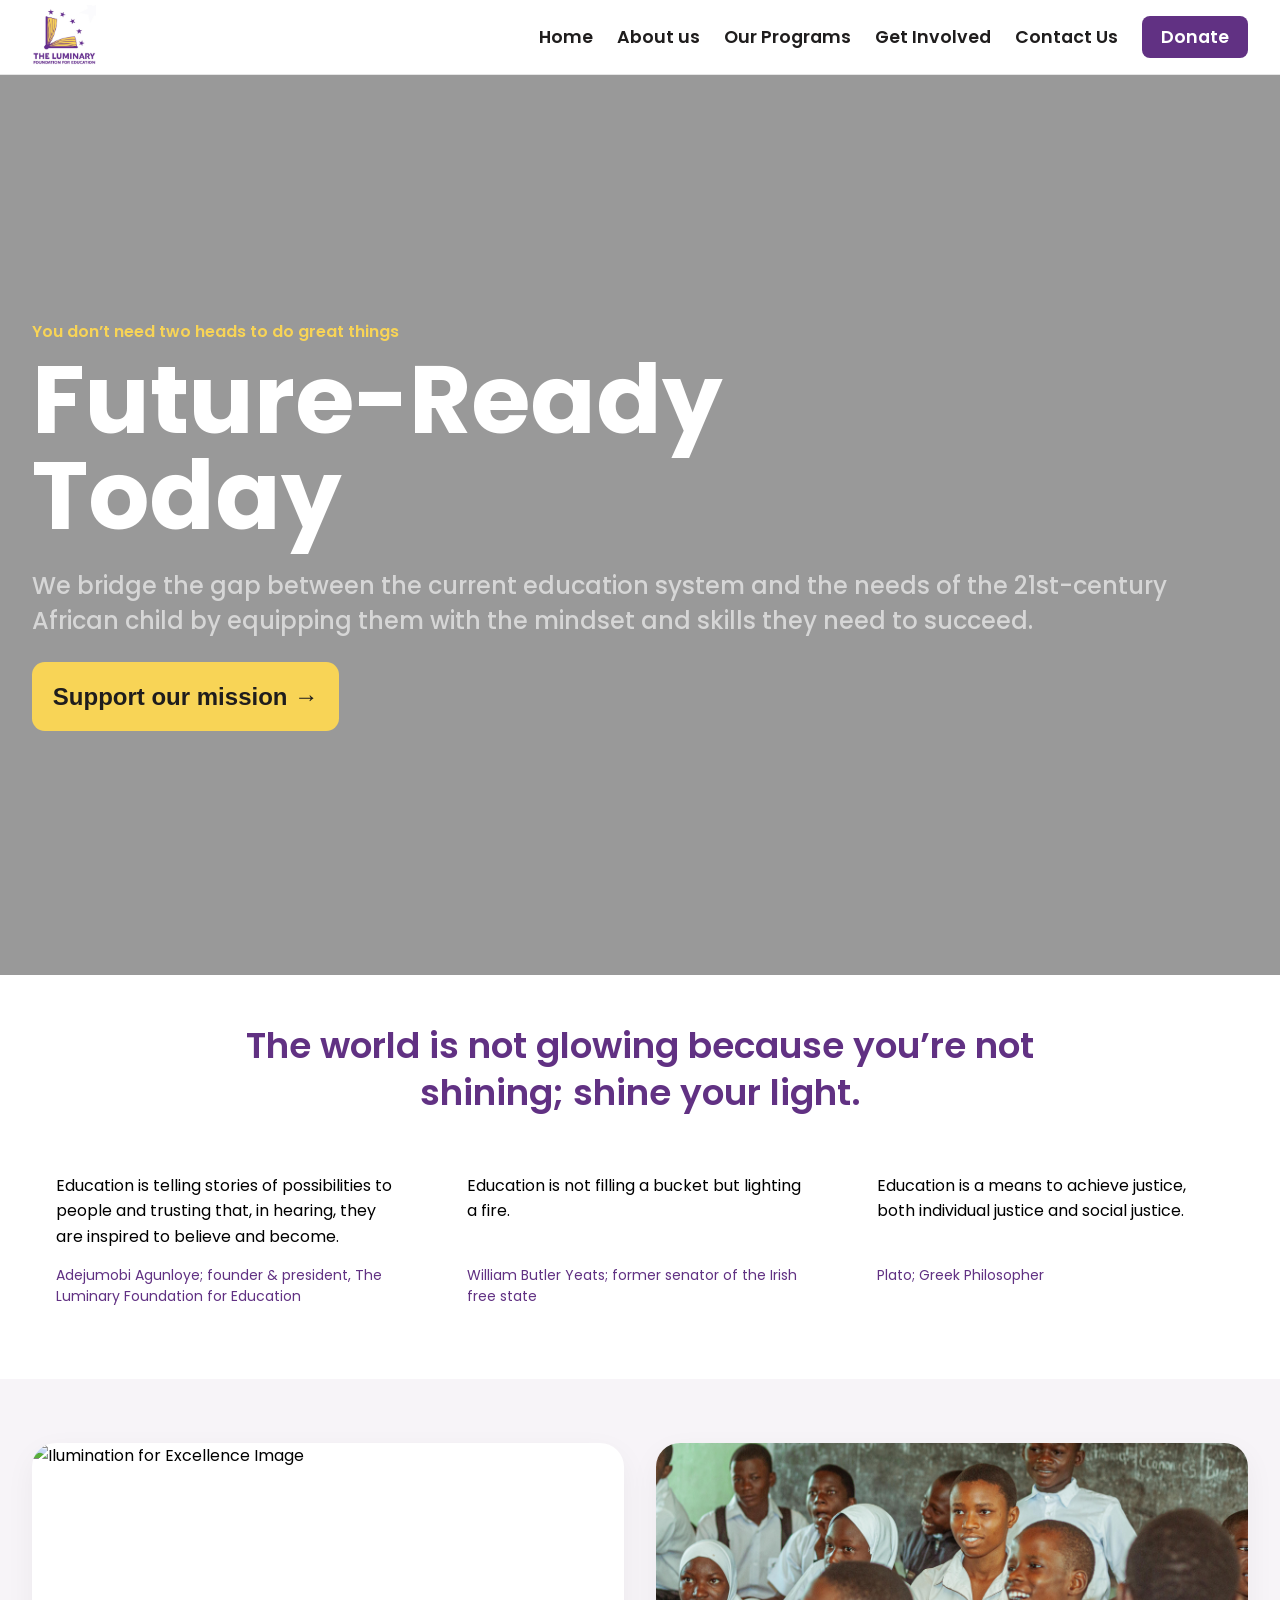
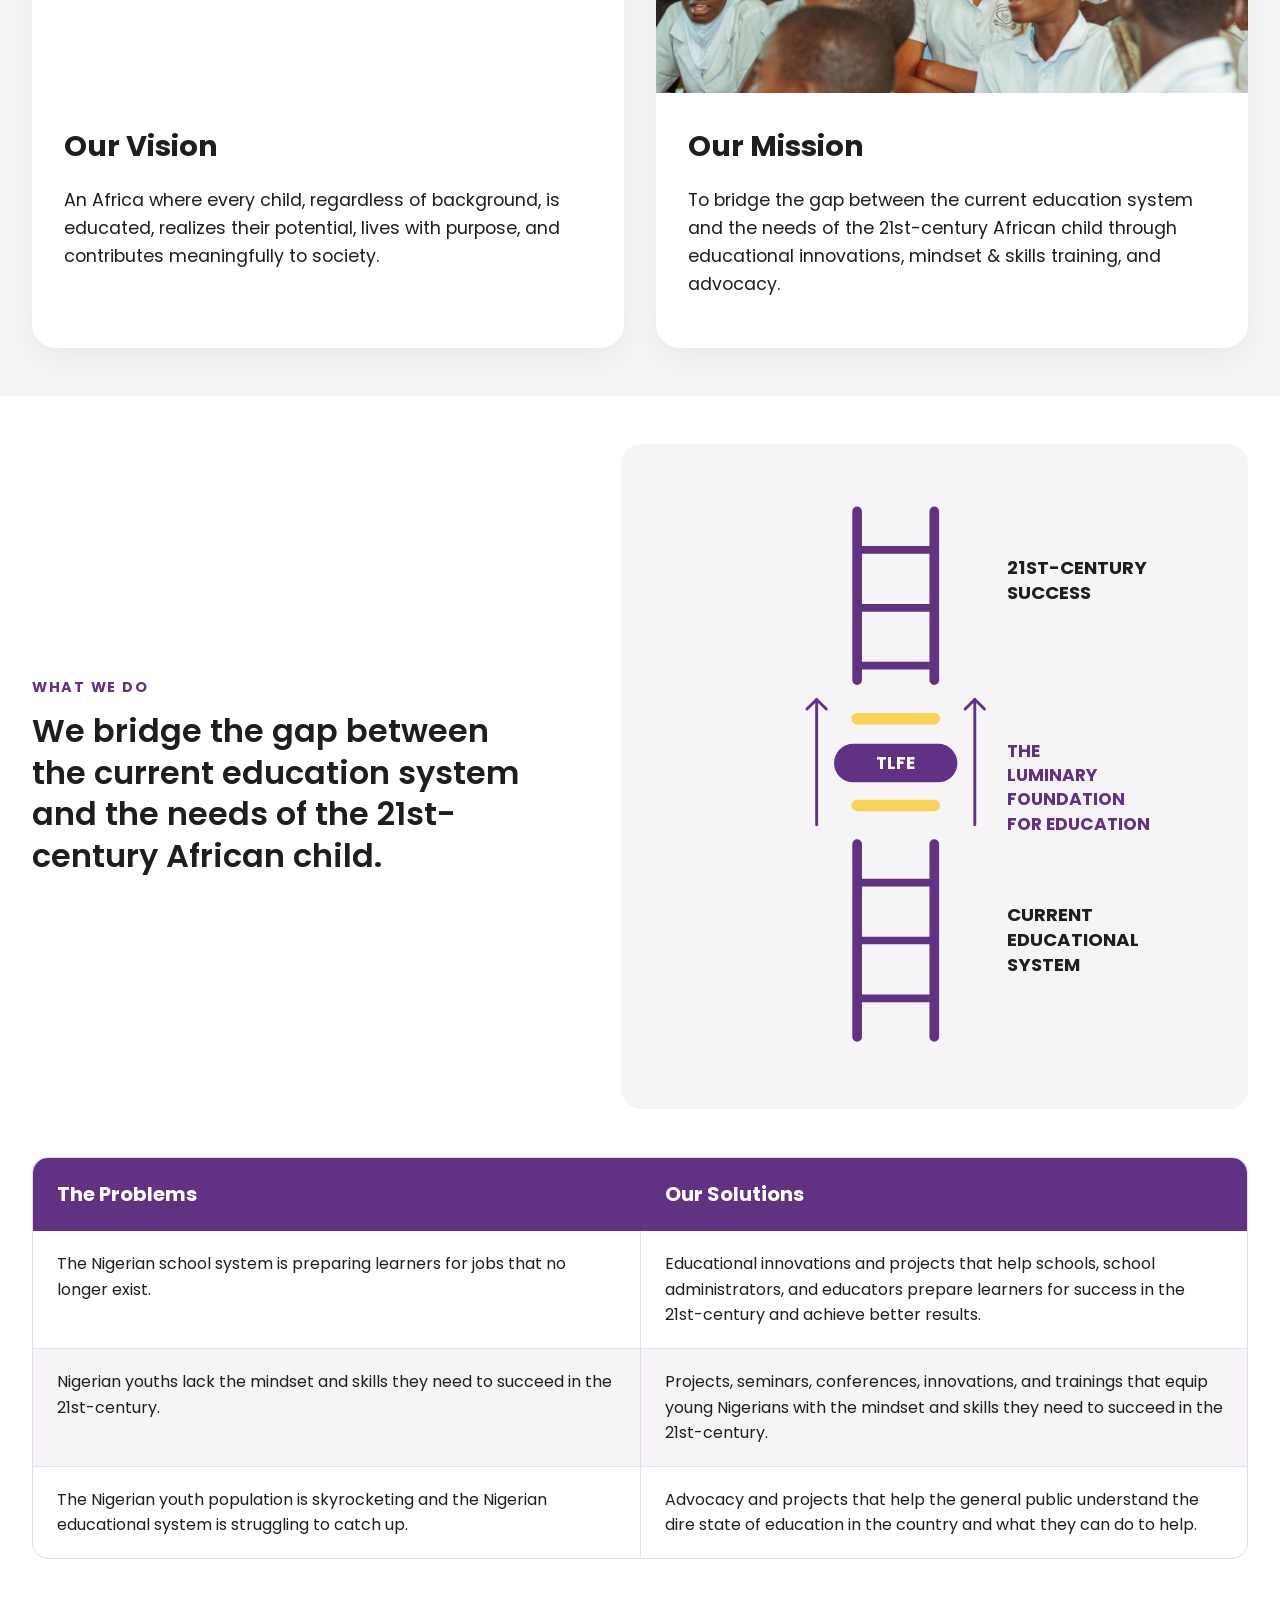
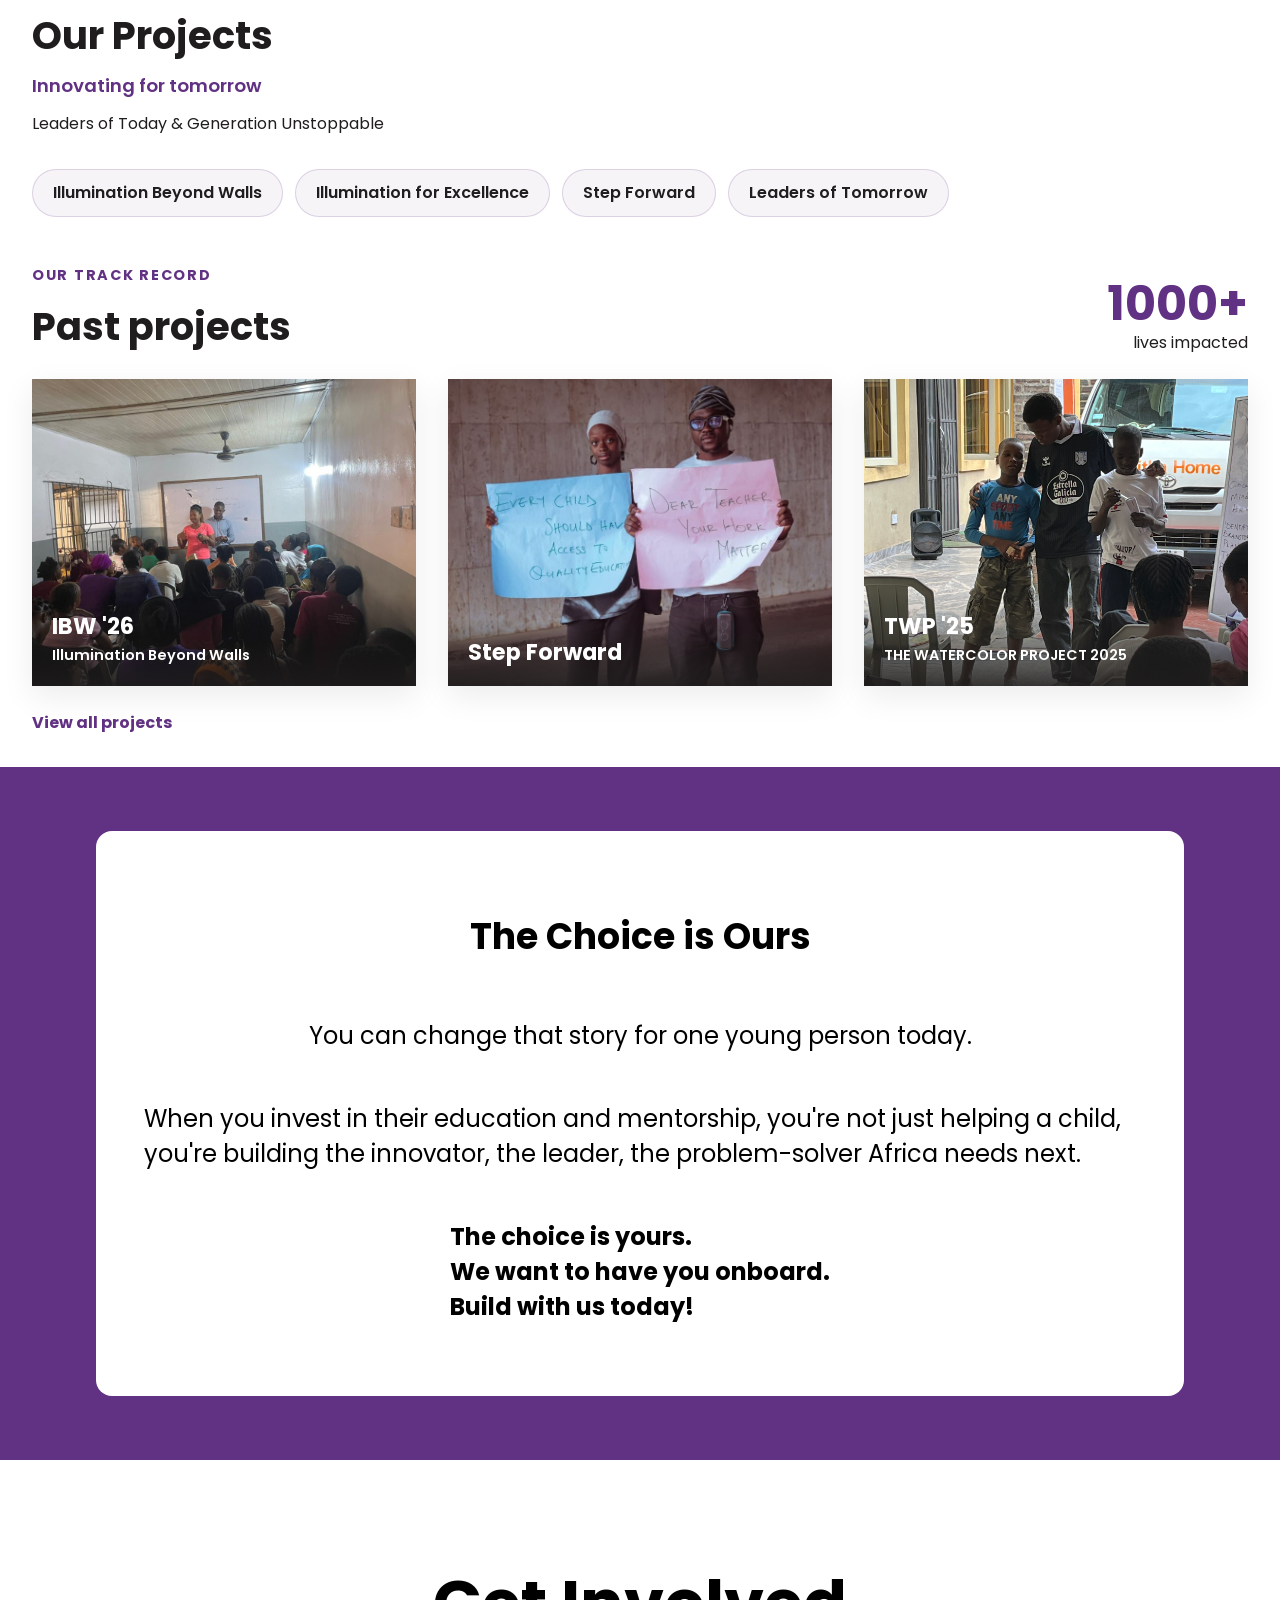
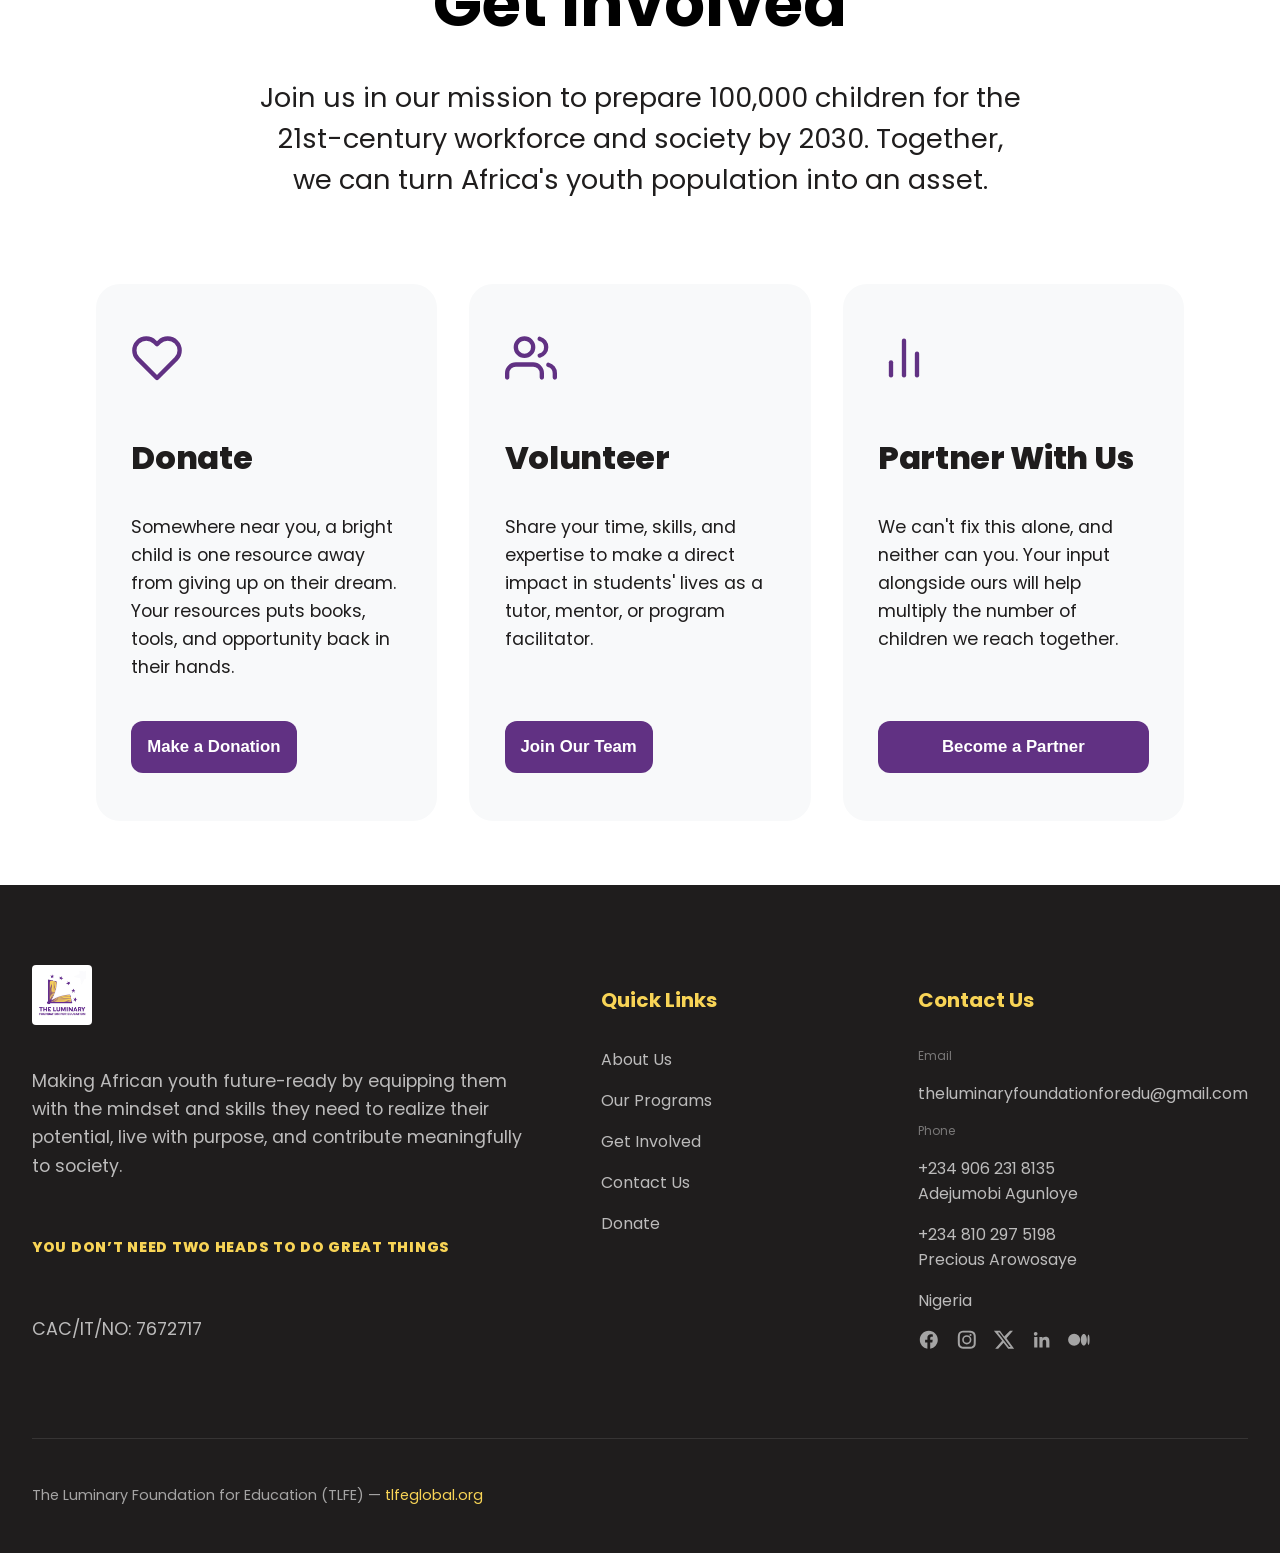
==== commit a464111e: "Big overhaul" ====
--- a/index.html
+++ b/index.html
@@ -24,6 +24,9 @@
           <nav class="site-header__nav">
             <ul>
               <li class="site-header-nav-item">
+                <a href="index.html" class="site-header-nav-links" aria-current="page">Home</a>
+              </li>
+              <li class="site-header-nav-item">
                 <a href="about_us.html" class="site-header-nav-links">About us</a>
               </li>
               <li class="site-header-nav-item">
@@ -64,82 +67,39 @@
           </div>
         </div>
       </section>
-      <article class="article__shell" id="our-programs">
-        <div class="limit">
-          <div class="article__layout">
-            <h1 class="edu-stats-heading">The Education Crisis in Nigeria</h1>
-            <section class="edu-stats">
-              <div class="edu-stats-items">
-                <p class="edu-stat-number">70%</p>
-                <p>of Nigerian secondary school graduates suffer from learning poverty</p>
-              </div>
-              <div class="edu-stats-items">
-                <p class="edu-stat-number">85%</p>
-                <p>of Nigerian youths lack 21st-century skills</p>
-              </div>
-              <div class="edu-stats-items">
-                <p class="edu-stat-number">60%</p>
-                <p>of fresh graduates are considered entirely unemployable by local employers</p>
-              </div>
-            </section>
-            <div class="edu-crisis-container">
-              <div class="edu-crisis-text">
-                <p>
-                  Africa has the fastest-growing youth population in the world. By 2030, Africa is projected to have about 42% of the world’s youth (15-35 years old). Whether this will be a crisis or an asset depends on us. Our youth population becomes a crisis when the youths are uneducated, unemployable, and disinterested in enterprise. It becomes an asset when our youths are future-ready and passionate about innovation and leadership.
-                </p>
-                <p>
-                  We often treat access and quality as separate issues, but
-                  they're inseparable. Access makes no difference if the quality
-                  is poor. Many students fail exams not because they lack
-                  ability, but because they cannot read and understand the
-                  questions.
-                </p>
-              </div>
-              <img
-                src="img/edu_crisis_image_1.jpg"
-                alt="luminaries beneficiaries"
-              />
-            </div>
-            <div class="edu-quote-container">
-              <h2>
-                "Education isn't about wearing uniforms. It's about becoming
-                better: thinking better, knowing better, and doing better."
-              </h2>
-            </div>
-            <div class="edu-crisis-container">
-              <img
-                src="img/edu_crisis_image_2.jpg"
-                alt="luminaries beneficiaries"
-              />
-              <div class="edu-crisis-text">
-                <p>
-                  &ldquo;Our work at The Luminary Foundation for Education is built on the basis of using art, especially writing, to drive change and sustainable growth in the lives of individuals and the society at large. We believe that art is a powerful tool in breaking out of the conventional jobs that we have previously engineered our children to go for. If writing wasn’t a thing, how would medical history be written? How would law books have been written? Who would have shared case studies for engineering projects?
-                </p>
-                <p>
-                  As a volunteer at The Luminary Foundation for Education, it is part of our knightly duties to help young students understand that their creative/artistic expressions do not have to be sacrificed in order to have a career or become a notable member of society. Their creativity is a God-given ability to help humanity (see what I did there?)&rdquo; <br> From <i><a href="https://theluminaryfoundationforedu.medium.com/why-art-a8a5313414ff">Why Art?</a></i>
-                </p>
-              </div>
-            </div>
-          </div>
-        </div>
-      </article>
-      <section class="why-we-exist__shell">
-        <div class="limit">
-          <div class="why-we-exist__layout">
-            <h1 class="why-we-exist-header">Why We Exist</h1>
-            <p class="why-we-exist-p">
-              The Luminary Foundation for Education exists to make African youth
-              future-ready by equipping them with the mindset and skills they
-              need to realize their potential, live with purpose, and contribute
-              meaningfully to society.
-            </p>
-            <p class="why-we-exist-p">
-              We're committed to helping young people become valuable members of
-              the global community. By insisting on quality education and making
-              the transformative power of education evident for all to see,
-              we're helping young people fall in love with learning.
-            </p>
-          </div>
+      <section class="education-quotes__shell" aria-label="Words about education">
+        <div class="limit">
+          <p class="education-quotes-motto">
+            The world is not glowing because you’re not shining; shine your
+            light.
+          </p>
+          <div class="education-quotes-list">
+            <blockquote class="education-quote">
+              <p>
+                Education is telling stories of possibilities to people and
+                trusting that, in hearing, they are inspired to believe and
+                become.
+              </p>
+              <cite>Adejumobi Agunloye; founder &amp; president, The Luminary Foundation for Education</cite>
+            </blockquote>
+            <blockquote class="education-quote">
+              <p>
+                Education is not filling a bucket but lighting a fire.
+              </p>
+              <cite>William Butler Yeats; former senator of the Irish free state</cite>
+            </blockquote>
+            <blockquote class="education-quote">
+              <p>
+                Education is a means to achieve justice, both individual
+                justice and social justice.
+              </p>
+              <cite>Plato; Greek Philosopher</cite>
+            </blockquote>
+          </div>
+        </div>
+      </section>
+      <section class="mission-and-vision-section" aria-label="Our vision and mission">
+        <div class="limit">
           <section class="mission-and-vision">
             <div class="mission-and-vision-container">
               <img
@@ -147,7 +107,7 @@
                 alt="Ilumination for Excellence Image"
               />
               <div class="mav-text">
-                <h3>Our Vision</h3>
+                <h2>Our Vision</h2>
                 <p>
                   An Africa where every child, regardless of background, is educated, realizes their potential, lives with purpose, and contributes meaningfully to society.
                 </p>
@@ -156,15 +116,170 @@
             <div class="mission-and-vision-container">
               <img src="img/mission.jpg" alt="TWP image" />
               <div class="mav-text">
-                <h3>Our Mission</h3>
+                <h2>Our Mission</h2>
                 <p>
-                  To bridge the gap between the current education system and the needs of the 21st-century African child by equipping them with the mindset and skills they need to succeed.
+                  To bridge the gap between the current education system and the needs of the 21st-century African child through educational innovations, mindset &amp; skills training, and advocacy.
                 </p>
               </div>
             </div>
           </section>
         </div>
       </section>
+      <article class="article__shell" id="our-programs">
+        <div class="limit">
+          <div class="article__layout">
+            <section class="what-we-do" aria-labelledby="what-we-do-heading">
+              <div class="what-we-do-intro">
+                <p class="what-we-do-eyebrow">WHAT WE DO</p>
+                <h2 class="what-we-do-heading" id="what-we-do-heading">
+                  We bridge the gap between the current education system and
+                  the needs of the 21st-century African child.
+                </h2>
+              </div>
+              <figure class="gap-illustration">
+                <svg
+                  viewBox="0 0 600 640"
+                  role="img"
+                  aria-labelledby="gap-illustration-title gap-illustration-description"
+                >
+                  <title id="gap-illustration-title">A ladder showing TLFE bridging the education gap</title>
+                  <desc id="gap-illustration-description">
+                    The current education system forms the lower part of a ladder.
+                    TLFE bridges the middle gap, leading to 21st-century success above.
+                  </desc>
+                  <path d="M220 45 V220 M220 390 V590 M300 45 V220 M300 390 V590"
+                    fill="none" stroke="#613183" stroke-width="10" stroke-linecap="round" />
+                  <path d="M220 85 H300 M220 145 H300 M220 205 H300"
+                    fill="none" stroke="#613183" stroke-width="8" stroke-linecap="round" />
+                  <path d="M220 430 H300 M220 490 H300 M220 550 H300"
+                    fill="none" stroke="#613183" stroke-width="8" stroke-linecap="round" />
+                  <path d="M220 260 H300 M220 350 H300"
+                    fill="none" stroke="#F8D456" stroke-width="12" stroke-linecap="round" />
+                  <path d="M178 240 V370 M342 240 V370"
+                    fill="none" stroke="#613183" stroke-width="3" stroke-linecap="round" />
+                  <path d="M168 250 L178 240 L188 250 M332 250 L342 240 L352 250"
+                    fill="none" stroke="#613183" stroke-width="3" stroke-linecap="round" stroke-linejoin="round" />
+                  <rect x="196" y="286" width="128" height="40" rx="20" fill="#613183" />
+                  <text x="260" y="312" text-anchor="middle" fill="#FFFFFF" font-size="18" font-weight="700" font-family="Poppins, sans-serif">TLFE</text>
+                  <text x="375" y="110" fill="#1F1D1D" font-size="19" font-weight="700" font-family="Poppins, sans-serif">
+                    <tspan x="375">21ST-CENTURY</tspan>
+                    <tspan x="375" dy="26">SUCCESS</tspan>
+                  </text>
+                  <text x="375" y="300" fill="#613183" font-size="18" font-weight="700" font-family="Poppins, sans-serif">
+                    <tspan x="375">THE</tspan>
+                    <tspan x="375" dy="25">LUMINARY</tspan>
+                    <tspan x="375" dy="25">FOUNDATION</tspan>
+                    <tspan x="375" dy="25">FOR EDUCATION</tspan>
+                  </text>
+                  <text x="375" y="470" fill="#1F1D1D" font-size="19" font-weight="700" font-family="Poppins, sans-serif">
+                    <tspan x="375">CURRENT</tspan>
+                    <tspan x="375" dy="26">EDUCATIONAL</tspan>
+                    <tspan x="375" dy="26">SYSTEM</tspan>
+                  </text>
+                </svg>
+              </figure>
+            </section>
+            <section class="problems-solutions" aria-label="Our problems and solutions">
+              <div class="problems-solutions-table-wrapper">
+                <table class="problems-solutions-table">
+                  <thead>
+                    <tr>
+                      <th scope="col">The Problems</th>
+                      <th scope="col">Our Solutions</th>
+                    </tr>
+                  </thead>
+                  <tbody>
+                    <tr>
+                      <td>
+                        The Nigerian school system is preparing learners for
+                        jobs that no longer exist.
+                      </td>
+                      <td>
+                        Educational innovations and projects that help schools,
+                        school administrators, and educators prepare learners
+                        for success in the 21st-century and achieve better
+                        results.
+                      </td>
+                    </tr>
+                    <tr>
+                      <td>
+                        Nigerian youths lack the mindset and skills they need
+                        to succeed in the 21st-century.
+                      </td>
+                      <td>
+                        Projects, seminars, conferences, innovations, and
+                        trainings that equip young Nigerians with the mindset
+                        and skills they need to succeed in the 21st-century.
+                      </td>
+                    </tr>
+                    <tr>
+                      <td>
+                        The Nigerian youth population is skyrocketing and the
+                        Nigerian educational system is struggling to catch up.
+                      </td>
+                      <td>
+                        Advocacy and projects that help the general public
+                        understand the dire state of education in the country
+                        and what they can do to help.
+                      </td>
+                    </tr>
+                  </tbody>
+                </table>
+              </div>
+            </section>
+            <section class="project-showcase" aria-labelledby="project-showcase-heading">
+              <header class="project-showcase-header">
+                <h2 id="project-showcase-heading">Our Projects</h2>
+                <p class="project-showcase-tagline">Innovating for tomorrow</p>
+                <p class="project-showcase-intro">
+                  Leaders of Today &amp; Generation Unstoppable
+                </p>
+              </header>
+              <ul class="project-showcase-list">
+                <li>Illumination Beyond Walls</li>
+                <li>Illumination for Excellence</li>
+                <li>Step Forward</li>
+                <li>Leaders of Tomorrow</li>
+              </ul>
+            </section>
+            <section class="track-record" aria-labelledby="track-record-heading">
+              <header class="track-record-header">
+                <div>
+                  <p class="what-we-do-eyebrow">OUR TRACK RECORD</p>
+                  <h2 id="track-record-heading">Past projects</h2>
+                </div>
+                <p class="track-record-impact">
+                  <strong>1000+</strong>
+                  <span>lives impacted</span>
+                </p>
+              </header>
+              <div class="track-record-projects">
+                <article class="track-record-project">
+                  <img src="img/ibw26.jpeg" alt="Illumination Beyond Walls participants in a project session" />
+                  <div class="track-record-project-title">
+                    <h3>IBW '26</h3>
+                    <p>Illumination Beyond Walls</p>
+                  </div>
+                </article>
+                <article class="track-record-project">
+                  <img src="img/step-forward.jpeg" alt="Step Forward project participants advocating for quality education" />
+                  <div class="track-record-project-title">
+                    <h3>Step Forward</h3>
+                  </div>
+                </article>
+                <article class="track-record-project">
+                  <img src="img/twp-25.JPG" alt="The Watercolor Project 2025 participants" />
+                  <div class="track-record-project-title">
+                    <h3>TWP '25</h3>
+                    <p>THE WATERCOLOR PROJECT 2025</p>
+                  </div>
+                </article>
+              </div>
+              <a class="track-record-more" href="programs.html">View all projects</a>
+            </section>
+          </div>
+        </div>
+      </article>
       <section class="commitment_shell">
         <div class="limit">
           <div class="commitment_layout">
--- a/css/styles.css
+++ b/css/styles.css
@@ -219,46 +219,253 @@
     font-size: 4rem;
 }
 
-.edu-stats-heading {
-    color: black;
-}
-
-.edu-stats {
+.what-we-do {
+    display: grid;
+    grid-template-columns: minmax(0, 0.9fr) minmax(0, 1.1fr);
+    align-items: center;
+    gap: clamp(2rem, 6vw, 5rem);
+}
+
+.project-showcase {
+    display: grid;
+    gap: 2rem;
+}
+
+.project-showcase-header {
+    max-width: 48rem;
+}
+
+.project-showcase-header h2 {
+    color: var(--brand-charcoal);
+    font-size: clamp(1.75rem, 3vw, 2.5rem);
+    margin: 0 0 0.5rem;
+}
+
+.project-showcase-tagline {
+    color: var(--brand-purple);
+    font-size: 1.15rem;
+    font-weight: 600;
+    margin: 0 0 0.75rem;
+}
+
+.project-showcase-intro {
+    color: var(--brand-charcoal);
+    line-height: 1.6;
+    margin: 0;
+}
+
+.project-showcase-list {
     display: flex;
     flex-wrap: wrap;
+    gap: 0.75rem;
+    list-style: none;
+    margin: 0;
+    padding: 0;
+}
+
+.project-showcase-list li {
+    color: var(--brand-charcoal);
+    background-color: #f7f4f8;
+    border: 1px solid rgba(97, 49, 131, 0.18);
+    border-radius: 999px;
+    font-size: 1rem;
+    font-weight: 600;
+    line-height: 1.4;
+    padding: 0.75rem 1.25rem;
+}
+
+.track-record {
+    display: grid;
+    gap: 1.5rem;
+}
+
+.track-record-header {
+    display: flex;
+    align-items: flex-end;
+    justify-content: space-between;
+    gap: 1.5rem;
+}
+
+.track-record-header h2 {
+    color: var(--brand-charcoal);
+    font-size: clamp(1.75rem, 3vw, 2.5rem);
+    margin: 0;
+}
+
+.track-record-impact {
+    display: grid;
+    gap: 0.15rem;
+    margin: 0;
+    text-align: right;
+}
+
+.track-record-impact strong {
+    color: var(--brand-purple);
+    font-size: clamp(2rem, 4vw, 3rem);
+    line-height: 1;
+}
+
+.track-record-impact span {
+    color: var(--brand-charcoal);
+}
+
+.track-record-projects {
+    display: grid;
+    grid-template-columns: repeat(3, minmax(0, 1fr));
     gap: 2rem;
-    justify-content: center;
-
-}
-
-.edu-stats-items {
-    flex: 0 1 20rem;
-    min-width: 10rem;
-    background-color: whitesmoke;
-    padding: 2rem;
+}
+
+.track-record-project {
+    position: relative;
+    overflow: hidden;
+    background-color: var(--brand-charcoal);
+    box-shadow: 0 10px 30px rgba(0, 0, 0, 0.08);
+}
+
+.track-record-project img {
+    display: block;
+    width: 100%;
+    aspect-ratio: 5 / 4;
+    object-fit: cover;
+}
+
+.track-record-project-title {
+    position: absolute;
+    inset: auto 0 0;
+    padding: 1.25rem;
+    color: var(--brand-white);
+    background: linear-gradient(transparent, rgba(31, 29, 29, 0.88));
+}
+
+.track-record-project-title h3 {
+    color: inherit;
+    font-size: 1.4rem;
+    line-height: 1.2;
+    margin: 0;
+}
+
+.track-record-project-title p {
+    color: inherit;
+    font-size: 0.9rem;
+    font-weight: 600;
+    margin: 0.35rem 0 0;
+}
+
+.track-record-more {
+    justify-self: start;
+    color: var(--brand-purple);
+    font-weight: 700;
+    margin-bottom: 2rem;
+    text-decoration: none;
+}
+
+.track-record-more:hover,
+.track-record-more:focus-visible {
+    text-decoration: underline;
+}
+
+.what-we-do-eyebrow {
+    color: var(--brand-purple);
+    font-size: 0.9rem;
+    font-weight: 700;
+    letter-spacing: 0.12em;
+    margin: 0 0 0.75rem;
+}
+
+.article__layout .what-we-do-heading {
+    color: var(--brand-charcoal);
+    font-size: clamp(1.5rem, 2.5vw, 2rem);
+    line-height: 1.3;
+    font-weight: 600;
+    margin: 0;
+}
+
+.gap-illustration {
+    margin: 0;
+    padding: clamp(1rem, 2vw, 1.5rem);
+    border-radius: 1.25rem;
+    background-color: #f7f4f8;
+}
+
+.gap-illustration svg {
+    display: block;
+    width: 100%;
+    height: auto;
+}
+
+.problems-solutions {
+    width: 100%;
+}
+
+.problems-solutions-table-wrapper {
+    width: 100%;
+    overflow-x: auto;
+    border: 1px solid rgba(97, 49, 131, 0.18);
     border-radius: 1rem;
+}
+
+.problems-solutions-table {
+    width: 100%;
+    border-collapse: collapse;
+    color: var(--brand-charcoal);
+    line-height: 1.6;
+}
+
+.problems-solutions-table th,
+.problems-solutions-table td {
+    width: 50%;
+    padding: 1.25rem 1.5rem;
     text-align: left;
-    display: flex;
-    flex-direction: column;
-    align-items: flex-start;
-}
-
-.edu-stats-items .edu-stat-number {
-    color: var(--brand-purple);
-    font-size: 3.5rem;
-    font-weight: 800;
-    padding: 0rem;
-    margin: 0rem;
-    margin-bottom: 0.5rem;
-}
-
-.edu-stats-items p {
-    color: var(--brand-charcoal);
-    font-size: 1.2rem;
-    padding: 0rem;
-    margin: 0rem;
-    max-width: 20rem;
-    overflow-wrap: break-word;
+    vertical-align: top;
+    border-bottom: 1px solid rgba(97, 49, 131, 0.15);
+}
+
+.problems-solutions-table th {
+    color: var(--brand-white);
+    background-color: var(--brand-purple);
+    font-size: 1.25rem;
+}
+
+.problems-solutions-table td + td,
+.problems-solutions-table th + th {
+    border-left: 1px solid rgba(97, 49, 131, 0.15);
+}
+
+.problems-solutions-table tbody tr:nth-child(even) {
+    background-color: #f7f4f8;
+}
+
+.problems-solutions-table tbody tr:last-child td {
+    border-bottom: 0;
+}
+
+@media (max-width: 700px) {
+    .what-we-do {
+        grid-template-columns: 1fr;
+        gap: 2rem;
+    }
+
+    .track-record-header {
+        align-items: flex-start;
+    }
+
+    .track-record-projects {
+        grid-template-columns: 1fr;
+    }
+
+    .gap-illustration {
+        max-width: 32rem;
+        margin-inline: auto;
+    }
+
+    .problems-solutions-table {
+        min-width: 600px;
+    }
+
+    .problems-solutions-table th,
+    .problems-solutions-table td {
+        padding: 1rem;
+    }
 }
 
 .edu-crisis-container {
@@ -325,12 +532,70 @@
     max-width: 50rem;
 }
 
+.education-quotes__shell {
+    padding-block: 3rem;
+    background-color: #fff;
+}
+
+.education-quotes-motto {
+    max-width: 52rem;
+    margin: 0 auto 2rem;
+    color: var(--brand-purple);
+    font-size: clamp(1.5rem, 3vw, 2.25rem);
+    font-weight: 600;
+    line-height: 1.3;
+    text-align: center;
+}
+
+.education-quotes-list {
+    display: grid;
+    grid-template-columns: repeat(3, minmax(0, 1fr));
+    gap: 1rem;
+}
+
+.education-quote {
+    margin: 0;
+    padding: 1.5rem;
+    border-radius: 1rem;
+    background-color: #fff;
+    display: flex;
+    flex-direction: column;
+    gap: 1rem;
+}
+
+.education-quote p {
+    margin: 0;
+    line-height: 1.6;
+}
+
+@media (min-width: 701px) {
+    .education-quote p {
+        min-height: 4.8em;
+    }
+}
+
+.education-quote cite {
+    color: var(--brand-purple);
+    font-size: 0.875rem;
+    font-style: normal;
+    line-height: 1.5;
+}
+
+.mission-and-vision-section {
+    padding-block: 4rem 1rem;
+    background-color: #f7f4f8;
+}
+
 .mission-and-vision {
     display: flex;
     flex-direction: row;
     gap: 2rem;
-    padding-bottom: 5rem;
-    width: 100%;
+    padding-bottom: 2rem;
+    width: 100%;
+}
+
+.what-we-do {
+    margin-top: 3rem;
 }
 
 .mission-and-vision-container {
@@ -354,7 +619,7 @@
     padding: 2rem;
 }
 
-.mav-text h3 {
+.mav-text h2 {
     font-size: 1.8rem;
     color: var(--brand-charcoal);
     margin-top: 0;
@@ -707,6 +972,18 @@
 
     .mission-and-vision{
         flex-direction:column;
+    }
+
+    .mission-and-vision-section {
+        padding-block: 2rem 0;
+    }
+
+    .education-quotes__shell {
+        padding-block: 2rem;
+    }
+
+    .education-quotes-list {
+        grid-template-columns: 1fr;
     }
 
     /* CHOICE IS OURS */
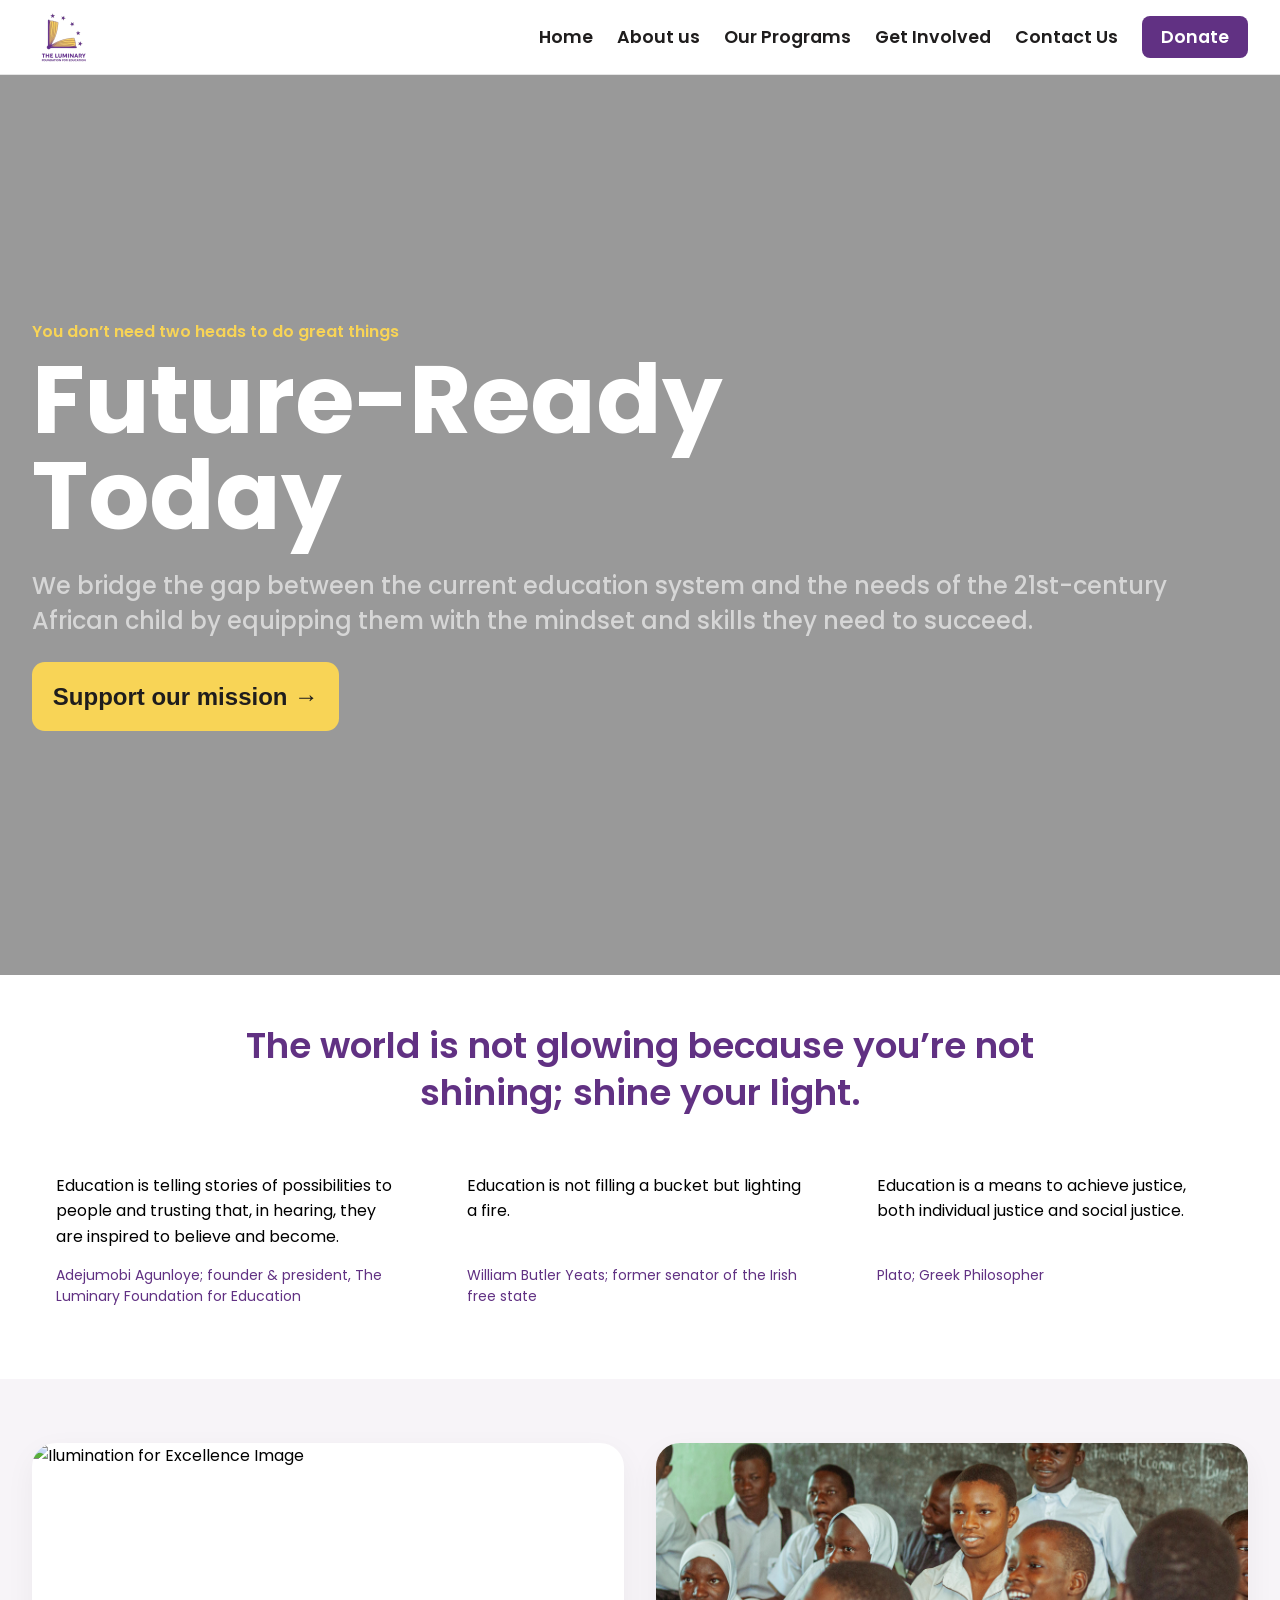
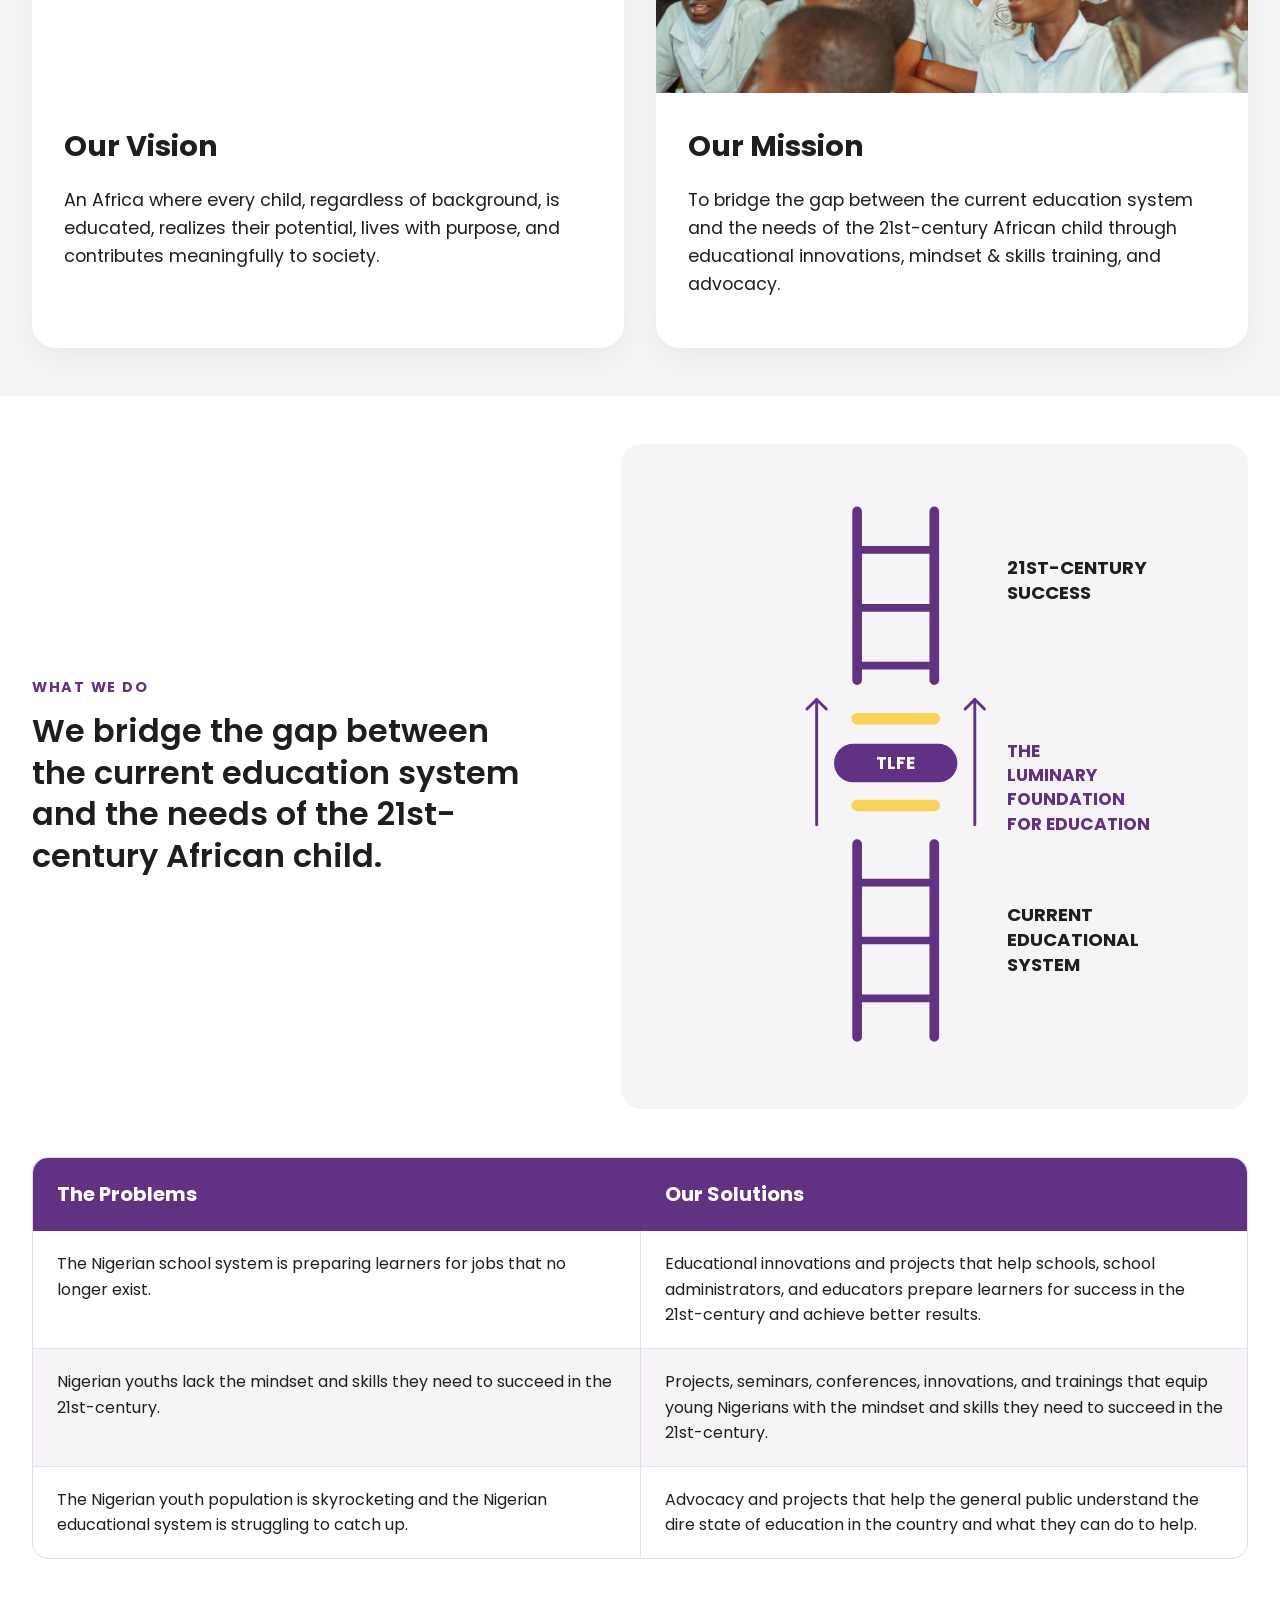
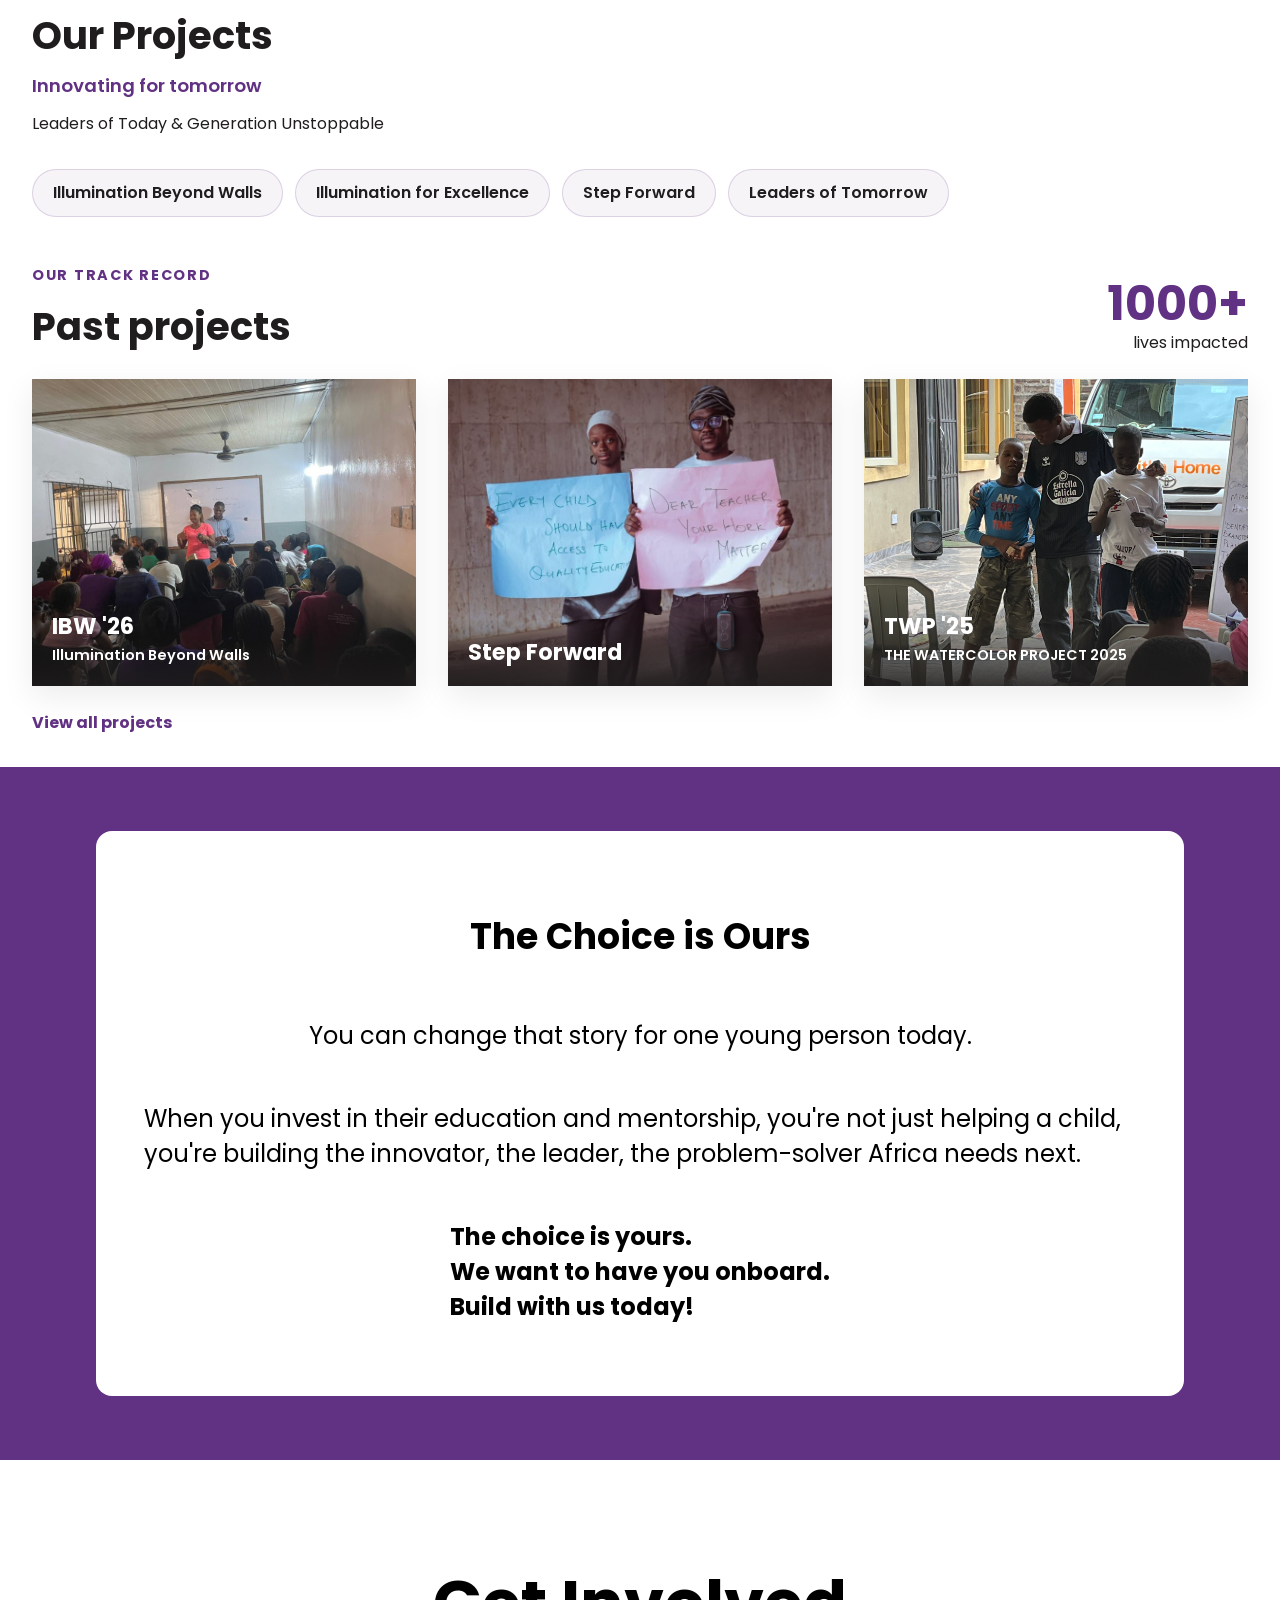
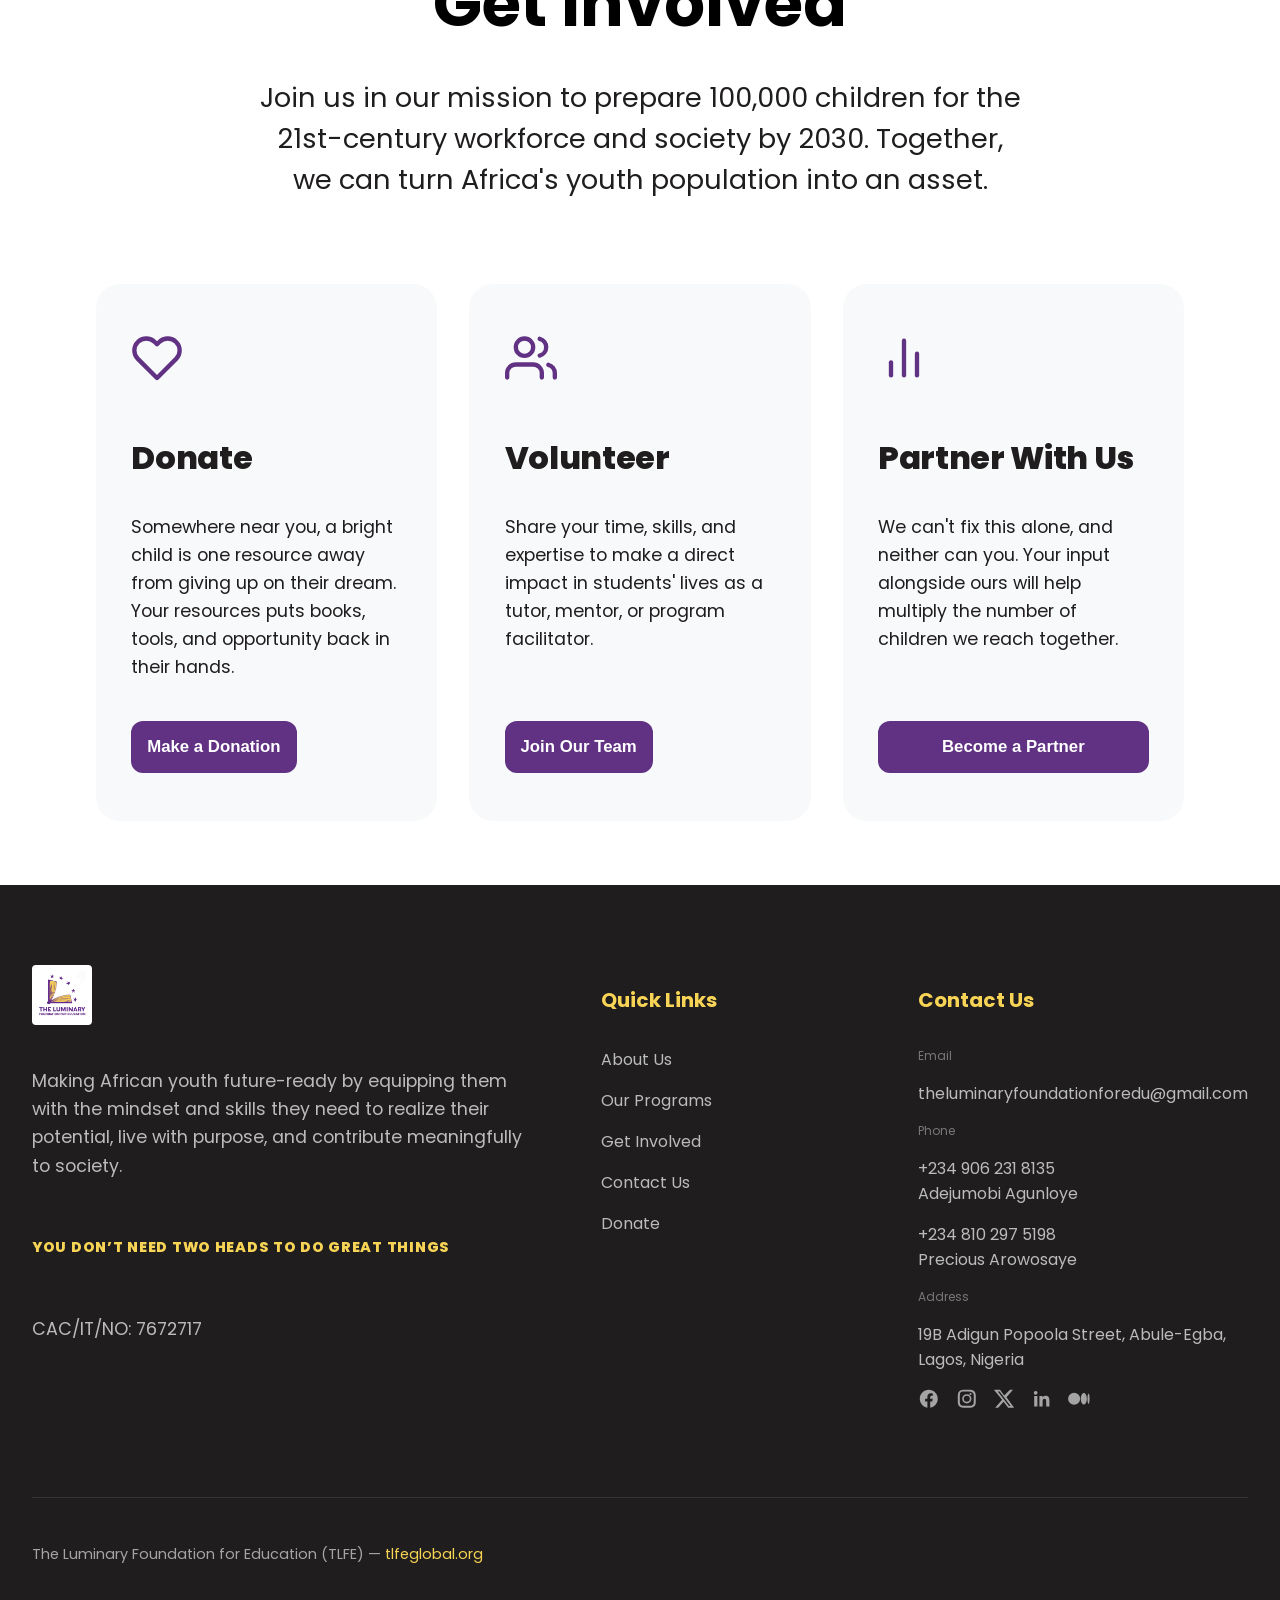
==== commit c123fbc2: "added the address, changed the logo to transparent, added Ayomide's logo" ====
--- a/index.html
+++ b/index.html
@@ -8,14 +8,14 @@
     <link rel="preconnect" href="https://fonts.googleapis.com" />
     <link rel="preconnect" href="https://fonts.gstatic.com" crossorigin />
     <link href="https://fonts.googleapis.com/css2?family=Poppins:wght@400;500;600;700;800&display=swap" rel="stylesheet"/>
-    <link rel="icon" type="image/jpeg" href="img/tlfe-logo.jpg">
+    <link rel="icon" type="image/png" href="img/transparent-tlfe-logo.png">
     <title>theluminaryfoundationforeducation</title>
   </head>
   <body>
     <header class="header__shell">
       <div class="limit">
         <div class="header__layout">
-          <a href="index.html"><img src="img/tlfe-logo.jpg" alt="luminary-logo" /></a>
+          <a href="index.html"><img src="img/transparent-tlfe-logo.png" alt="luminary-logo" /></a>
           <button class="nav-toggle" type="button" aria-label="Toggle navigation" aria-expanded="false">
             <span></span>
             <span></span>
@@ -395,7 +395,8 @@
               <p>+234 906 231 8135 <br> Adejumobi Agunloye</p>
               <p> +234 810 297 5198 <br> Precious Arowosaye</p>
 
-              <p>Nigeria</p>
+              <span class="contact-label">Address</Address></span>
+              <p>19B Adigun Popoola Street, Abule-Egba, Lagos, Nigeria</p>
 
               <div class="footer-socials">
                 <a href="https://web.facebook.com/profile.php?id=61572305584378" target="_blank" rel="noopener" aria-label="Facebook">
